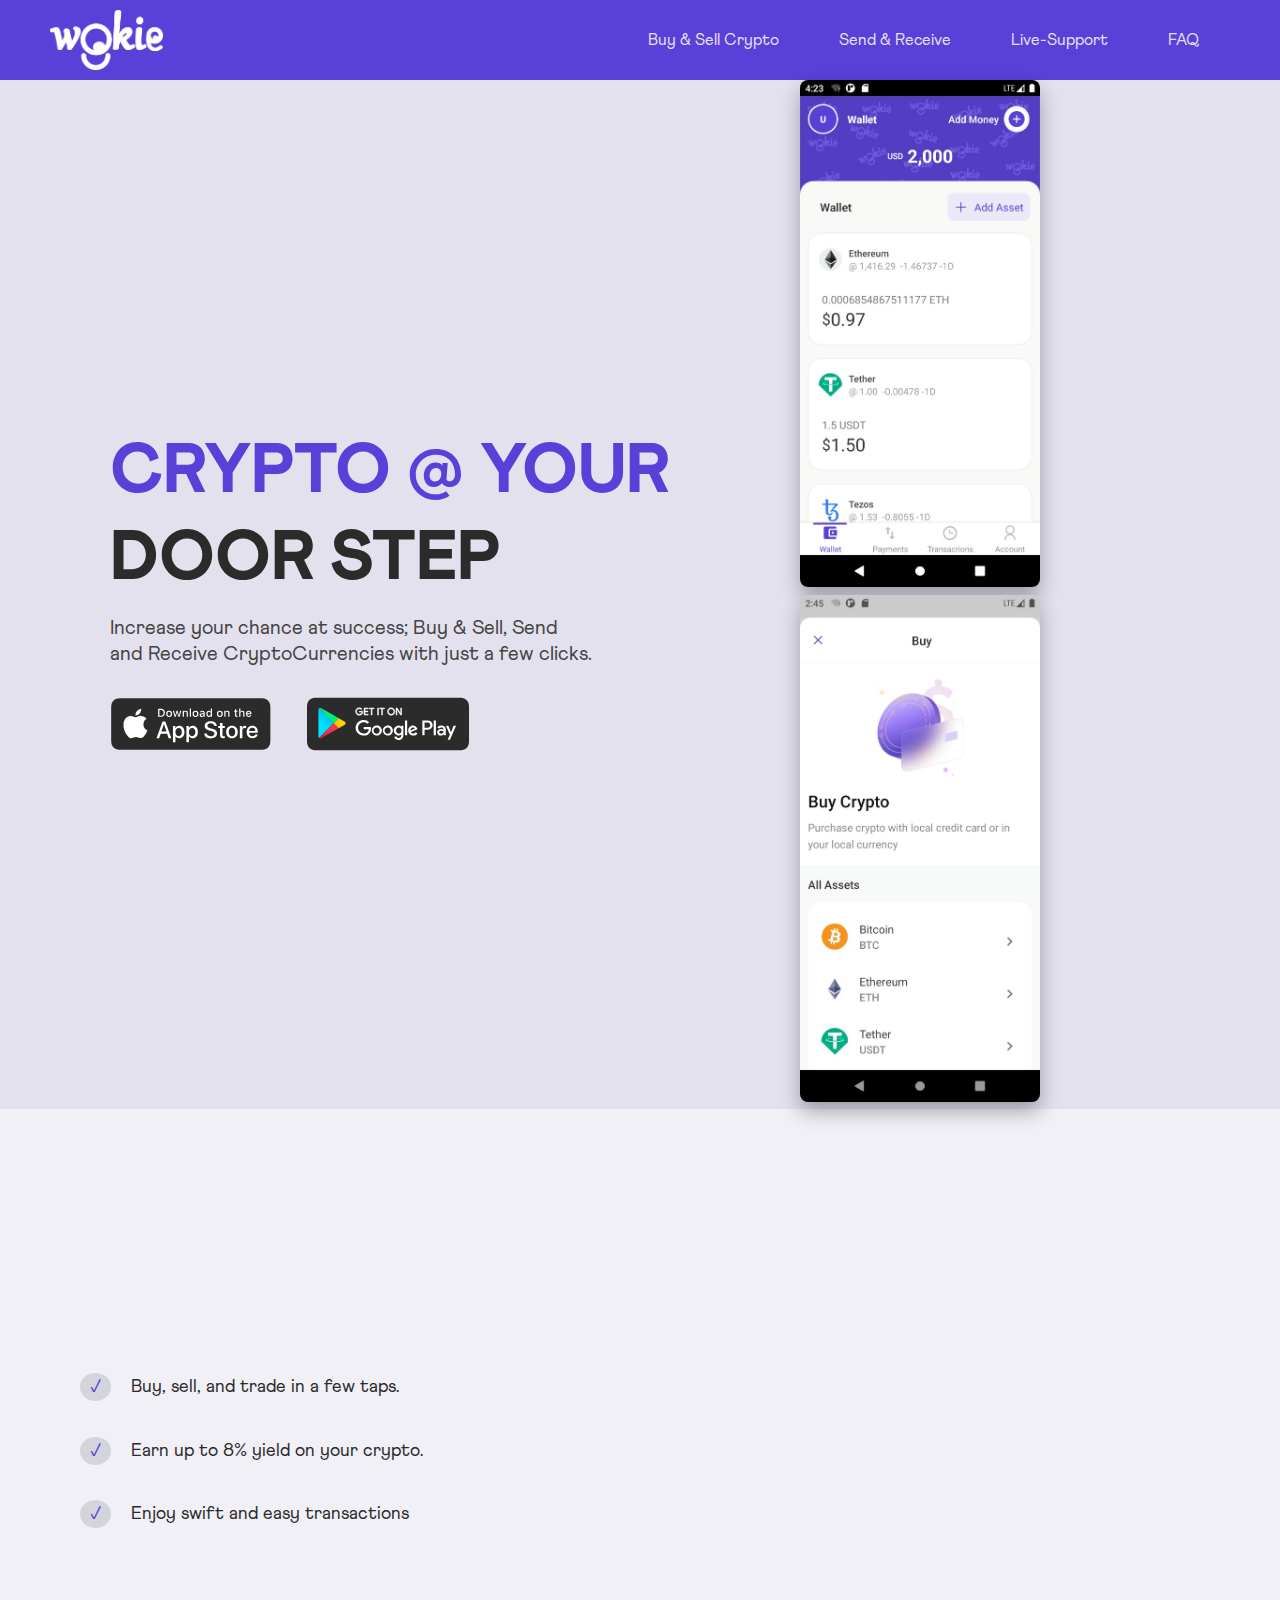
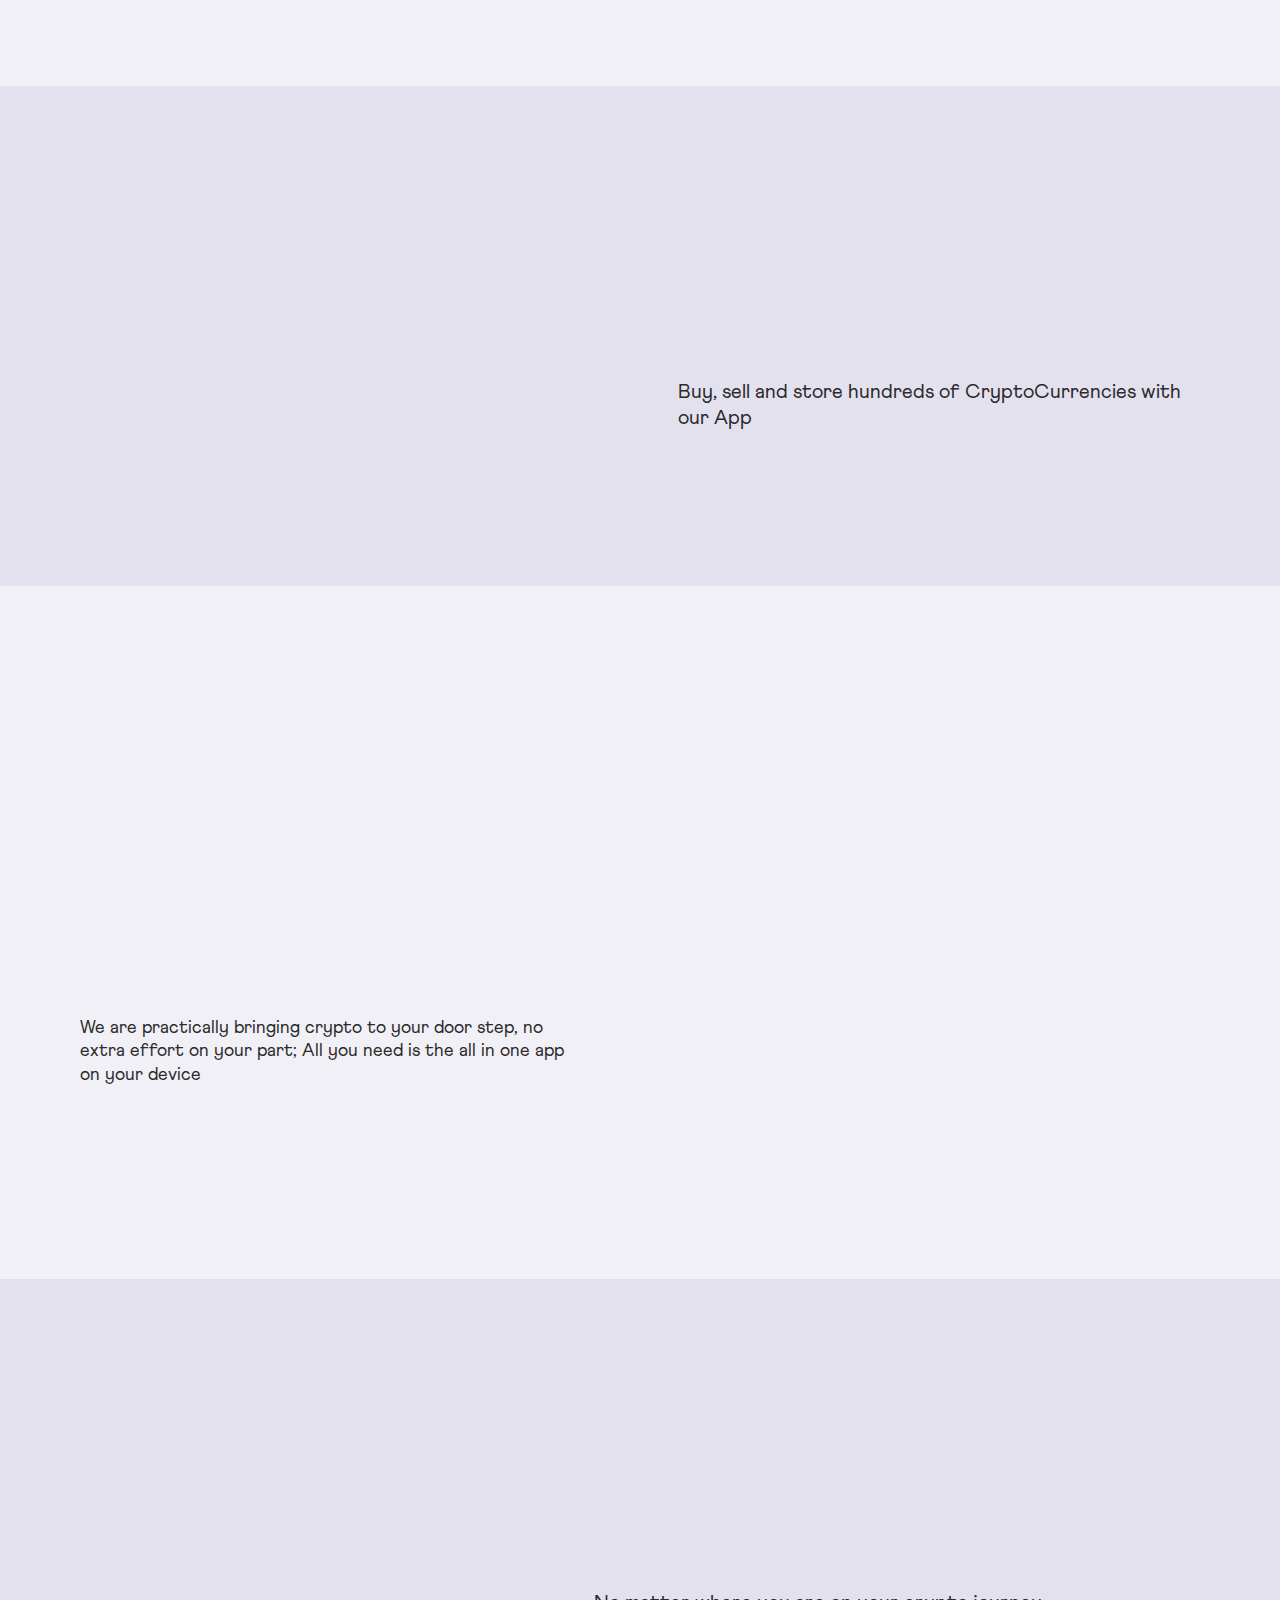
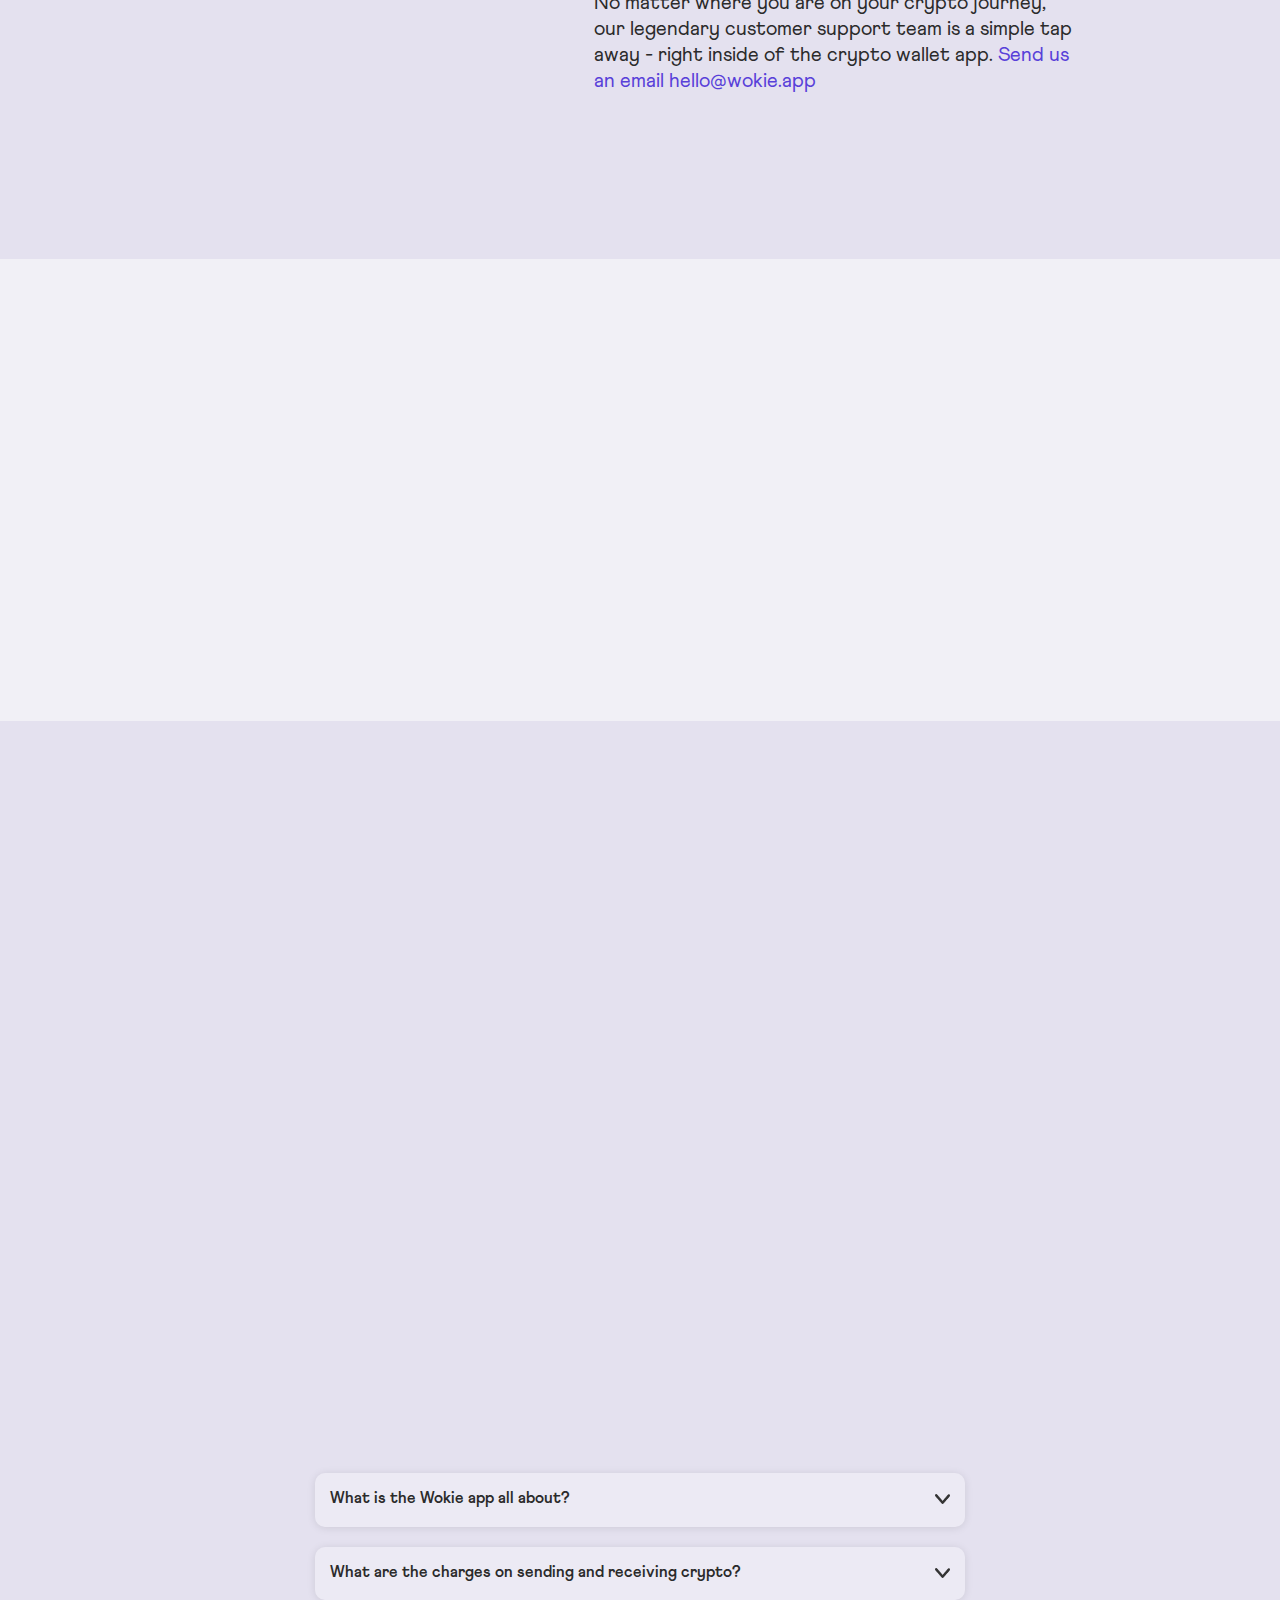
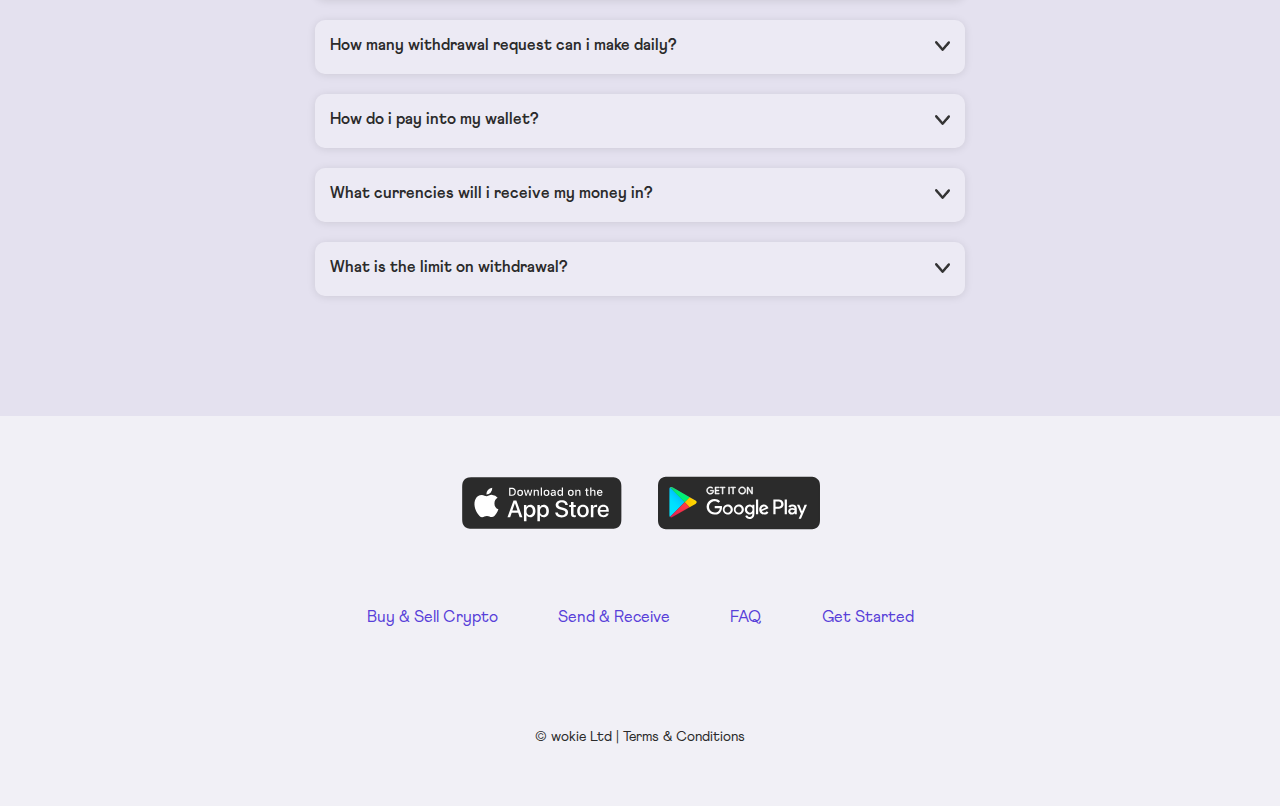
==== index.html @ d8cf66a1 "Update index.html" ====
<!DOCTYPE html>
<html lang="en">
  <head>
    <meta charset="UTF-8" />
    <meta http-equiv="X-UA-Compatible" content="IE=edge" />
    <meta name="viewport" content="width=device-width, initial-scale=1.0" />
    <title>Wokie</title>


    <!-- AOS animation -->
    <link rel="stylesheet" href="https://unpkg.com/aos@next/dist/aos.css" />

    <!-- Bootstrap css-->
    <link href="https://cdn.jsdelivr.net/npm/bootstrap@5.2.1/dist/css/bootstrap.min.css" rel="stylesheet" integrity="sha384-iYQeCzEYFbKjA/T2uDLTpkwGzCiq6soy8tYaI1GyVh/UjpbCx/TYkiZhlZB6+fzT" crossorigin="anonymous">

    <!-- FONT AWSOME CDN  -->
    <link
      rel="stylesheet"
      href=" https://cdnjs.cloudflare.com/ajax/libs/font-awesome/6.1.2/css/all.min.css"
    />

    <!-- CUSTOM CSS -->
    <link rel="stylesheet" href="style.css" />

    <!-- JQURY CDN -->
    <link rel="stylesheet" href="https://unpkg.com/aos@next/dist/aos.css" />

  </head>
  <body>
    

    <div class="header-wrapper">
 
      <header class="header">
        <div class="logo">
          <a href="#hero"><img class="logo" src="images/logo2.png" alt="logo" /></a>
        </div>
        <div class="hamburger">
          <div class="line-1"></div>
          <div class="line-2"></div>
          <div class="line-3"></div>
        </div>
        <nav class="nav-bar">
          <ul class="nav-links">
            
            <li class="nav-item">
              <a href="#Buy-Sell" class='nav-link nav-link-col'>Buy & Sell Crypto</a>
            </li>
            
            <li class="nav-item"  >
              <a href="#Send-Receive" class='nav-link nav-link-col' >Send & Receive</a>
            </li>
  
            <li class="nav-item" >
              <a href="#Support" class='nav-link nav-link-col'>Live-Support</a>
            </li>
  
            <li class="nav-item" >
              <a href="#FAQ" class='nav-link nav-link-col'>FAQ</a>
            </li>
  
           
          </ul>
        </nav>
      </header>

    <div class="hero" id="hero">
      <div class=" container ">
        <div class="herobox" >
        <div class="hero-textBox">
          <h2 class="hero-text">
            <span class="hero-textA">crypto @ your</span>
            <span class="hero-textB">door step</span>
          </h2>
          <p class="hero-subText">
            Increase your chance at success; Buy & Sell, 
            Send<br/> and Receive  CryptoCurrencies with
            just a few clicks.
          </p>
         
          <div class="download-icons">
            <a href="#" class="google-play" >
            <svg xmlns="http://www.w3.org/2000/svg" width="162" height="54" viewBox="0 0 162 54">
            <g fill="none" fill-rule="evenodd">
            <path fill="#2b2b2b" d="M11.4 52.819c-.41 0-.812-.006-1.22-.015a17.128 17.128 0 0 1-2.524-.22 7.943 7.943 0 0 1-2.236-.74 7.298 7.298 0 0 1-1.886-1.372 7.183 7.183 0 0 1-1.378-1.885 7.725 7.725 0 0 1-.733-2.237 16.758 16.758 0 0 1-.225-2.532c-.008-.284-.02-1.232-.02-1.232V11.4s.012-.934.02-1.208a16.7 16.7 0 0 1 .224-2.527 7.77 7.77 0 0 1 .734-2.244 7.254 7.254 0 0 1 1.37-1.887 7.513 7.513 0 0 1 1.893-1.38 7.861 7.861 0 0 1 2.232-.735 16.991 16.991 0 0 1 2.532-.221l1.218-.017H150.14l1.232.017c.841.01 1.68.084 2.51.22a8.017 8.017 0 0 1 2.255.74 7.552 7.552 0 0 1 3.26 3.266 7.78 7.78 0 0 1 .723 2.226c.14.843.218 1.694.234 2.548.004.382.004.793.004 1.202.01.506.01.988.01 1.474v28.253c0 .49 0 .97-.01 1.452 0 .439 0 .841-.005 1.255a17.187 17.187 0 0 1-.23 2.502 7.748 7.748 0 0 1-.73 2.255 7.398 7.398 0 0 1-1.37 1.87 7.307 7.307 0 0 1-1.89 1.38c-.709.36-1.468.61-2.252.743-.834.136-1.678.21-2.523.22-.396.01-.81.015-1.212.015l-1.463.002L11.4 52.82z"></path>
            <g fill="#FFF">
            <path d="M33.438 27.406a6.68 6.68 0 0 1 3.181-5.605 6.839 6.839 0 0 0-5.388-2.913c-2.267-.238-4.464 1.356-5.62 1.356-1.177 0-2.956-1.333-4.871-1.293a7.176 7.176 0 0 0-6.039 3.682c-2.61 4.52-.663 11.164 1.838 14.818 1.251 1.79 2.714 3.788 4.627 3.717 1.873-.078 2.572-1.194 4.833-1.194 2.239 0 2.895 1.194 4.847 1.149 2.01-.033 3.276-1.797 4.483-3.603.9-1.275 1.591-2.684 2.05-4.175a6.456 6.456 0 0 1-3.941-5.94zM29.75 16.485a6.578 6.578 0 0 0 1.505-4.713 6.693 6.693 0 0 0-4.33 2.24 6.26 6.26 0 0 0-1.544 4.539 5.534 5.534 0 0 0 4.37-2.066z"></path>
            <g>
            <path fill-rule="nonzero" d="M57.108 36.639h-6.39l-1.535 4.53h-2.706l6.052-16.764h2.812l6.053 16.765h-2.753l-1.533-4.531zm-5.728-2.091h5.065l-2.497-7.354h-.07l-2.498 7.354zM74.466 35.06c0 3.797-2.033 6.238-5.101 6.238a4.144 4.144 0 0 1-3.846-2.139h-.058v6.054h-2.509V28.947h2.429v2.033h.046a4.336 4.336 0 0 1 3.892-2.16c3.102 0 5.147 2.451 5.147 6.24zm-2.58 0c0-2.475-1.278-4.102-3.23-4.102-1.916 0-3.205 1.66-3.205 4.101 0 2.463 1.289 4.112 3.206 4.112 1.951 0 3.23-1.615 3.23-4.112zM87.918 35.06c0 3.797-2.033 6.238-5.1 6.238a4.144 4.144 0 0 1-3.846-2.139h-.058v6.054h-2.51V28.947h2.43v2.033h.045a4.336 4.336 0 0 1 3.892-2.16c3.102 0 5.147 2.451 5.147 6.24zm-2.579 0c0-2.475-1.278-4.102-3.23-4.102-1.916 0-3.206 1.66-3.206 4.101 0 2.463 1.29 4.112 3.206 4.112 1.952 0 3.23-1.615 3.23-4.112z"></path>
            <path d="M96.81 36.499c.185 1.662 1.8 2.754 4.007 2.754 2.115 0 3.636-1.092 3.636-2.59 0-1.302-.918-2.081-3.09-2.615l-2.173-.524c-3.078-.743-4.507-2.183-4.507-4.519 0-2.892 2.52-4.88 6.1-4.88 3.542 0 5.97 1.988 6.052 4.88h-2.532c-.152-1.673-1.535-2.683-3.556-2.683s-3.404 1.022-3.404 2.51c0 1.184.883 1.882 3.044 2.416l1.847.453c3.44.814 4.869 2.195 4.869 4.647 0 3.137-2.498 5.101-6.472 5.101-3.718 0-6.228-1.918-6.39-4.95h2.568zM112.517 26.055v2.892h2.325v1.987h-2.325v6.738c0 1.047.466 1.535 1.487 1.535a7.84 7.84 0 0 0 .826-.058v1.975a6.89 6.89 0 0 1-1.394.116c-2.474 0-3.44-.93-3.44-3.3v-7.006h-1.776v-1.987h1.777v-2.892h2.52z"></path>
            <path fill-rule="nonzero" d="M116.188 35.06c0-3.847 2.265-6.263 5.797-6.263 3.543 0 5.798 2.416 5.798 6.262 0 3.856-2.243 6.262-5.798 6.262s-5.797-2.406-5.797-6.262zm9.038 0c0-2.639-1.209-4.196-3.241-4.196-2.033 0-3.241 1.569-3.241 4.195 0 2.649 1.208 4.194 3.24 4.194 2.033 0 3.242-1.545 3.242-4.194z"></path>
            <path d="M129.851 28.947h2.393v2.08h.058a2.915 2.915 0 0 1 2.94-2.208c.29 0 .577.03.86.094v2.347a3.507 3.507 0 0 0-1.128-.152 2.528 2.528 0 0 0-2.614 2.812v7.25h-2.509V28.947z"></path>
            <path fill-rule="nonzero" d="M147.669 37.58c-.338 2.219-2.498 3.741-5.263 3.741-3.556 0-5.763-2.382-5.763-6.204 0-3.834 2.22-6.32 5.657-6.32 3.382 0 5.509 2.323 5.509 6.029v.86h-8.633v.151a3.183 3.183 0 0 0 3.288 3.462 2.765 2.765 0 0 0 2.823-1.72h2.382zm-8.481-3.648h6.11a2.94 2.94 0 0 0-2.998-3.102 3.094 3.094 0 0 0-3.112 3.102z"></path>
            </g>
            </g>
            <g fill="#FFF">
            <path fill-rule="nonzero" d="M51.065 11.787a3.564 3.564 0 0 1 3.79 4.002c0 2.574-1.39 4.053-3.79 4.053h-2.91v-8.055h2.91zm-1.658 6.916h1.519a2.532 2.532 0 0 0 2.656-2.897 2.54 2.54 0 0 0-2.656-2.88h-1.52v5.777zM56.269 16.8a2.88 2.88 0 1 1 5.733 0 2.88 2.88 0 1 1-5.733 0zm4.5 0c0-1.318-.592-2.088-1.631-2.088-1.043 0-1.63.77-1.63 2.088 0 1.328.587 2.093 1.63 2.093 1.039 0 1.63-.77 1.63-2.093z"></path>
            <path d="M69.624 19.842h-1.245l-1.256-4.477h-.095l-1.251 4.477h-1.233l-1.675-6.079h1.216l1.09 4.639h.09l1.249-4.639h1.15l1.25 4.639h.096l1.083-4.639h1.2zM72.702 13.763h1.155v.966h.09a1.82 1.82 0 0 1 1.814-1.083 1.977 1.977 0 0 1 2.104 2.26v3.936h-1.2v-3.634c0-.977-.424-1.463-1.312-1.463a1.394 1.394 0 0 0-1.451 1.54v3.557h-1.2v-6.079zM79.777 11.39h1.2v8.452h-1.2z"></path>
            <path fill-rule="nonzero" d="M82.644 16.8a2.88 2.88 0 1 1 5.734 0 2.88 2.88 0 1 1-5.734 0zm4.5 0c0-1.318-.592-2.088-1.631-2.088-1.043 0-1.63.77-1.63 2.088 0 1.328.587 2.093 1.63 2.093 1.039 0 1.63-.77 1.63-2.093zM89.641 18.123c0-1.094.815-1.725 2.261-1.815l1.647-.095v-.525c0-.642-.425-1.004-1.245-1.004-.67 0-1.133.246-1.267.676h-1.161c.122-1.045 1.105-1.714 2.484-1.714 1.524 0 2.383.758 2.383 2.042v4.154h-1.155v-.854h-.095a2.045 2.045 0 0 1-1.825.954 1.836 1.836 0 0 1-2.027-1.82zm3.908-.52v-.508l-1.485.095c-.837.056-1.216.34-1.216.877 0 .547.474.865 1.127.865a1.433 1.433 0 0 0 1.574-1.329zM96.32 16.8c0-1.921.987-3.138 2.523-3.138a2.003 2.003 0 0 1 1.865 1.067h.09V11.39h1.199v8.452h-1.15v-.96h-.095a2.11 2.11 0 0 1-1.909 1.06c-1.546 0-2.523-1.217-2.523-3.142zm1.24 0c0 1.29.607 2.065 1.624 2.065 1.01 0 1.636-.787 1.636-2.06 0-1.267-.632-2.065-1.636-2.065-1.01 0-1.625.781-1.625 2.06zM106.96 16.8a2.88 2.88 0 1 1 5.734 0 2.88 2.88 0 1 1-5.734 0zm4.5 0c0-1.318-.592-2.088-1.63-2.088-1.044 0-1.63.77-1.63 2.088 0 1.328.586 2.093 1.63 2.093 1.038 0 1.63-.77 1.63-2.093z"></path>
            <path d="M114.304 13.763h1.155v.966h.09a1.82 1.82 0 0 1 1.813-1.083 1.977 1.977 0 0 1 2.104 2.26v3.936h-1.2v-3.634c0-.977-.424-1.463-1.311-1.463a1.394 1.394 0 0 0-1.452 1.54v3.557h-1.2v-6.079zM126.245 12.25v1.54h1.318v1.011h-1.318v3.126c0 .637.263.916.86.916.153 0 .306-.01.458-.028v1a3.936 3.936 0 0 1-.653.06c-1.334 0-1.866-.469-1.866-1.64V14.8h-.965v-1.01h.965V12.25h1.201zM129.201 11.39h1.19v3.35h.094a1.87 1.87 0 0 1 1.854-1.09 2.003 2.003 0 0 1 2.093 2.267v3.925h-1.2v-3.629c0-.97-.453-1.463-1.3-1.463a1.42 1.42 0 0 0-1.531 1.542v3.55h-1.2V11.39z"></path>
            <path fill-rule="nonzero" d="M141.428 18.2a2.468 2.468 0 0 1-2.634 1.76 2.761 2.761 0 0 1-2.809-3.138 2.804 2.804 0 0 1 2.803-3.176c1.692 0 2.712 1.155 2.712 3.064v.419h-4.292v.067a1.607 1.607 0 0 0 1.619 1.742c.587.07 1.158-.221 1.446-.737h1.155zm-4.22-1.958h3.07a1.467 1.467 0 0 0-1.496-1.575 1.555 1.555 0 0 0-1.574 1.575z"></path>
            </g>
            </g>
            </svg>
            </a>


            <a href="#" class="ios-store" >
            <svg version="1.1" viewBox="0 0 160 52" xmlns="http://www.w3.org/2000/svg" width="162" height="54">
            <title>play-store</title>
            <defs>
            <linearGradient id="d" x1="61.034%" x2="26.503%" y1="4.9481%" y2="71.907%">
            <stop stop-color="#00A0FF" offset="0"></stop>
            <stop stop-color="#00A1FF" offset=".01"></stop>
            <stop stop-color="#00BEFF" offset=".26"></stop>
            <stop stop-color="#00D2FF" offset=".51"></stop>
            <stop stop-color="#00DFFF" offset=".76"></stop>
            <stop stop-color="#00E3FF" offset="1"></stop>
            </linearGradient>
            <linearGradient id="c" x1="107.68%" x2="-130.64%" y1="50%" y2="50%">
            <stop stop-color="#FFE000" offset="0"></stop>
            <stop stop-color="#FFBD00" offset=".41"></stop>
            <stop stop-color="#FFA500" offset=".78"></stop>
            <stop stop-color="#FF9C00" offset="1"></stop>
            </linearGradient>
            <linearGradient id="b" x1="86.219%" x2="-50.15%" y1="30.911%" y2="135.99%">
            <stop stop-color="#FF3A44" offset="0"></stop>
            <stop stop-color="#C31162" offset="1"></stop>
            </linearGradient>
            <linearGradient id="a" x1="-18.754%" x2="42.121%" y1="-11.832%" y2="35.095%">
            <stop stop-color="#32A071" offset="0"></stop>
            <stop stop-color="#2DA771" offset=".07"></stop>
            <stop stop-color="#15CF74" offset=".48"></stop>
            <stop stop-color="#06E775" offset=".8"></stop>
            <stop stop-color="#00F076" offset="1"></stop>
            </linearGradient>
            </defs>
            <g fill="none" fill-rule="evenodd">
            <g fill-rule="nonzero">
            <path  d="m11.132-1.5178e-4c-0.42815 0-0.85116 0-1.2782 0.0024869-0.35745 0.0023351-0.71205 0.0091187-1.0729 0.014828-0.78401 0.0092259-1.5662 0.078199-2.3397 0.20632-0.77243 0.13091-1.5207 0.37771-2.2194 0.73206-0.69788 0.35735-1.3356 0.82168-1.8899 1.3762-0.55724 0.55292-1.0217 1.192-1.3757 1.8927-0.35488 0.69931-0.60096 1.4487-0.72973 2.2223-0.13 0.77259-0.19995 1.5541-0.20923 2.3375-0.010835 0.35798-0.011979 0.71714-0.017689 1.0752v32.285c0.0057094 0.36253 0.0068536 0.71373 0.017689 1.0764 0.0092831 0.78335 0.079235 1.5648 0.20923 2.3374 0.12842 0.77401 0.37451 1.5238 0.72973 2.2234 0.35374 0.69844 0.81831 1.335 1.3757 1.8848 0.55223 0.55695 1.1903 1.0216 1.8899 1.3762 0.69873 0.3553 1.4469 0.60357 2.2194 0.7365 0.77365 0.1271 1.5557 0.1961 2.3397 0.20643 0.36088 0.0079395 0.71549 0.012493 1.0729 0.012493 0.427 0.0023351 0.85005 0.0023351 1.2782 0.0023351h137.74c0.41962 0 0.84602 0 1.2656-0.0023351 0.35576 0 0.72062-0.0045535 1.0764-0.012493 0.78247-0.0097799 1.5631-0.078786 2.3351-0.20643 0.77501-0.13387 1.5259-0.38207 2.228-0.7365 0.69894-0.35482 1.3364-0.81946 1.8882-1.3762 0.5559-0.552 1.0215-1.188 1.3796-1.8848 0.35256-0.70008 0.5963-1.4498 0.72284-2.2234 0.1302-0.77265 0.20264-1.5539 0.2167-2.3374 0.004554-0.36265 0.004554-0.71385 0.004554-1.0764 0.009107-0.42418 0.009107-0.84602 0.009107-1.2771v-29.733c0-0.42757 0-0.85173-0.009107-1.2747 0-0.35802 0-0.71719-0.004554-1.0752-0.014062-0.78346-0.086496-1.5648-0.2167-2.3375-0.12689-0.77311-0.37062-1.5224-0.72284-2.2223-0.72071-1.4045-1.8636-2.5477-3.2678-3.269-0.7021-0.35348-1.453-0.60022-2.228-0.73206-0.77192-0.12869-1.5526-0.19768-2.3351-0.20638-0.35576-0.0056977-0.72062-0.01254-1.0764-0.014816-0.41962-0.0023351-0.84602-0.0023351-1.2656-0.0023351h-137.74z" fill="#2b2b2b"></path>
            <path d="m9.8599 50.978c-0.35573 0-0.70288-0.0045535-1.0558-0.012493-0.73115-0.0095265-1.4606-0.073177-2.1823-0.19043-0.673-0.11591-1.325-0.33151-1.9344-0.63971-0.60382-0.30564-1.1545-0.70641-1.6311-1.1869-0.48344-0.47488-0.88593-1.0257-1.1915-1.6305-0.30895-0.60878-0.52276-1.2613-0.63399-1.9349-0.12011-0.72376-0.1851-1.4556-0.1944-2.1892-0.0074024-0.24624-0.017093-1.0661-0.017093-1.0661v-32.269s0.010321-0.80727 0.017152-1.0444c0.0089037-0.73244 0.073513-1.4631 0.19327-2.1858 0.11143-0.67541 0.32541-1.3298 0.63453-1.9406 0.30446-0.60443 0.70471-1.1556 1.1852-1.6322 0.47999-0.48111 1.0325-0.88394 1.6373-1.1938 0.608-0.30721 1.2587-0.52129 1.9304-0.63509 0.72412-0.11843 1.4561-0.18246 2.1898-0.19155l1.0535-0.014256h140.27l1.0661 0.014828c0.72701 0.0086391 1.4523 0.072097 2.1698 0.18983 0.67844 0.11522 1.3359 0.3308 1.9509 0.63965 1.2117 0.62447 2.1977 1.6124 2.8197 2.8254 0.30418 0.60656 0.51486 1.2556 0.62488 1.9252 0.12118 0.72856 0.189 1.465 0.20292 2.2034 0.003386 0.33066 0.003386 0.68583 0.003386 1.0393 0.009224 0.43784 0.009224 0.85458 0.009224 1.2747v29.733c0 0.42418 0 0.83808-0.009224 1.2554 0 0.37969 0 0.72751-0.004554 1.0855-0.013619 0.72526-0.08031 1.4486-0.19954 2.1641-0.10895 0.67843-0.32159 1.3361-0.63049 1.9498-0.30774 0.59829-0.70792 1.1443-1.1858 1.6179-0.47697 0.48312-1.0287 0.88623-1.6339 1.1938-0.61325 0.31057-1.2698 0.52697-1.9475 0.64193-0.7217 0.11788-1.4512 0.18153-2.1824 0.19043-0.34198 0.0079395-0.70007 0.012493-1.0478 0.012493l-1.2656 0.0023351-139.01-0.0023351z" fill="#2b2b2b"></path>
            <path d="m79.836 27.552c-2.7374 0.012882-4.9474 2.2402-4.9388 4.9777 0.008603 2.7375 2.2324 4.9509 4.9699 4.9466 2.7375-0.00428 4.9544-2.2246 4.9544-4.9621 0.019233-1.3259-0.50062-2.6028-1.4405-3.5383-0.93986-0.93546-2.2192-1.4493-3.545-1.4239zm0 7.9745c-1.2339 0.086289-2.3951-0.59042-2.9282-1.7065-0.53317-1.1161-0.32994-2.4446 0.5125-3.3502 0.84244-0.90562 2.1528-1.2042 3.3045-0.75303 1.1516 0.45121 1.9104 1.5605 1.9134 2.7974 0.037996 0.77371-0.23815 1.53-0.76576 2.0972s-1.262 0.8972-2.0364 0.91517zm-10.87-7.9745c-2.739 0.0064447-4.9548 2.2309-4.9505 4.9699 0.0043002 2.739 2.227 4.9565 4.966 4.9544 2.739-0.0021448 4.9583-2.2231 4.9583-4.9621 0.019233-1.3259-0.50062-2.6028-1.4405-3.5383-0.93986-0.93546-2.2192-1.4493-3.545-1.4239h0.011676zm0 7.9745c-1.2345 0.091156-2.3991-0.58218-2.936-1.6975-0.53693-1.1153-0.33688-2.4456 0.50434-3.3537 0.84122-0.9081 2.1523-1.2091 3.3054-0.75892s1.9134 1.56 1.9167 2.7979c0.037996 0.77371-0.23815 1.53-0.76576 2.0972-0.52761 0.56719-1.262 0.8972-2.0364 0.91517h0.011676zm-12.948-6.445v2.1016h5.0439c-0.079087 0.98987-0.49056 1.9239-1.1676 2.6504-1.0204 1.0394-2.4326 1.5992-3.888 1.5412-3.0952 0-5.6043-2.5091-5.6043-5.6043 0-3.0952 2.5091-5.6043 5.6043-5.6043 1.4219-0.023189 2.7949 0.51846 3.8179 1.5062l1.4828-1.4828c-1.3953-1.4129-3.3034-2.2006-5.2891-2.1834-2.8267-0.11001-5.4871 1.3353-6.9332 3.7666-1.4461 2.4313-1.4461 5.459 0 7.8903 1.4461 2.4313 4.1065 3.8766 6.9332 3.7666 2.022 0.091367 3.9846-0.69625 5.3825-2.16 1.2232-1.344 1.8763-3.1107 1.8214-4.9271 0.0037676-0.44252-0.035334-0.88437-0.11676-1.3194l-7.0871 0.058378zm52.902 1.6346c-0.62339-1.834-2.3142-3.0928-4.2499-3.1641-1.2909-0.002515-2.5253 0.52939-3.41 1.4694-0.88474 0.94004-1.3409 2.2044-1.2602 3.4927-0.028674 1.3185 0.48006 2.592 1.4093 3.5279s2.1991 1.4536 3.5178 1.4343c1.6589 0.0089423 3.2116-0.81561 4.1332-2.195l-1.693-1.1676c-0.51403 0.85693-1.4409 1.3803-2.4402 1.3777-1.0349 0.039446-1.9888-0.55786-2.4052-1.5062l6.6435-2.7438-0.24519-0.52541zm-6.7719 1.6579c-0.047809-0.72954 0.20003-1.4476 0.68766-1.9923 0.48762-0.54473 1.174-0.87027 1.9043-0.90322 0.76986-0.050729 1.4957 0.36274 1.8448 1.0508l-4.4368 1.8448zm-5.3942 4.8104h2.1834v-14.595h-2.1834v14.595zm-3.5728-8.5232h-0.08173c-0.66556-0.74412-1.617-1.1689-2.6154-1.1676-2.6502 0.12852-4.7329 2.3147-4.7329 4.968 0 2.6533 2.0827 4.8395 4.7329 4.968 1.0016 0.016841 1.9592-0.41067 2.6154-1.1676h0.070054v0.71222c0 1.9031-1.0158 2.9189-2.6504 2.9189-1.1135-0.026063-2.1008-0.72269-2.4986-1.763l-1.9031 0.79395c0.73286 1.7827 2.4743 2.9421 4.4017 2.9307 2.557 0 4.6703-1.5062 4.6703-5.1724v-8.8385h-2.0082v0.8173zm-2.4986 6.8653c-1.5612-0.13759-2.7585-1.4451-2.7585-3.0123s1.1974-2.8747 2.7585-3.0123c0.75439 0.038714 1.4612 0.38036 1.9602 0.94748 0.49898 0.56712 0.74785 1.3117 0.69021 2.0648 0.064374 0.75664-0.18371 1.5067-0.68656 2.0757-0.50286 0.56902-1.2167 0.90746-1.9755 0.93664h0.011676zm28.465-12.937h-5.219v14.595h2.1834v-5.5343h3.0474c1.6961 0.12185 3.3182-0.71396 4.2034-2.1659 0.8852-1.4519 0.8852-3.2767 0-4.7286-0.8852-1.4519-2.5073-2.2877-4.2034-2.1659h-0.011676zm0 7.0054h-3.0474v-4.9738h3.0941c1.3832 0 2.5044 1.1213 2.5044 2.5044 0 1.3832-1.1213 2.5044-2.5044 2.5044l-0.046703-0.035027zm13.462-2.1016c-1.6244-0.097096-3.1516 0.77887-3.888 2.2301l1.9382 0.80562c0.39044-0.71961 1.1689-1.1409 1.9849-1.0742 0.55988-0.06539 1.1226 0.096873 1.5617 0.45034 0.43909 0.35347 0.71778 0.86851 0.77348 1.4294v0.15178c-0.70125-0.37129-1.4833-0.56379-2.2768-0.56043-2.0899 0-4.2032 1.1676-4.2032 3.2809 0.041668 0.91036 0.44979 1.7652 1.1315 2.3699 0.68173 0.60476 1.5791 0.90806 2.4879 0.84089 1.12 0.080426 2.1945-0.45685 2.8022-1.4011h0.070054v1.1676h2.1016v-5.616c0-2.557-1.9382-4.0398-4.4251-4.0398l-0.058378-0.035027zm-0.26854 7.9978c-0.71222 0-1.7046-0.36195-1.7046-1.2376 0-1.1676 1.2376-1.5529 2.3351-1.5529 0.69358-0.017114 1.379 0.15224 1.9849 0.49038-0.15097 1.307-1.2417 2.3031-2.557 2.3351l-0.058379-0.035027zm12.411-7.6476l-2.4986 6.3282h-0.070054l-2.592-6.3282h-2.3351l3.888 8.8502-2.2184 4.9155h2.2768l5.9779-13.766h-2.4285zm-19.627 9.3405h2.1834v-14.595h-2.1834v14.595z" fill="#fff"></path>
            <path d="m55.093 13.953c0.04011 0.86544-0.2764 1.7095-0.87568 2.3351-0.66966 0.69564-1.6037 1.0735-2.5686 1.0391-1.4801-0.011584-2.809-0.90928-3.3723-2.278-0.5633-1.3687-0.25121-2.9418 0.79197-3.9918 0.67781-0.69199 1.6119-1.0724 2.5803-1.0508 0.4936-0.0016446 0.98232 0.097688 1.4361 0.29189 0.42249 0.17041 0.7986 0.43849 1.0975 0.78227l-0.61881 0.61881c-0.47246-0.56198-1.1817-0.86903-1.9148-0.82897-0.73691-0.0036149-1.4435 0.29316-1.9568 0.8219-0.51331 0.52873-0.78905 1.2438-0.76363 1.9803-0.015643 1.1129 0.6398 2.126 1.6614 2.5678 1.0216 0.44183 2.2086 0.22568 3.0089-0.54789 0.35927-0.38934 0.56648-0.89494 0.58378-1.4244h-2.5336v-0.84065h3.3976c0.031143 0.1734 0.046772 0.34923 0.046703 0.52541zm5.3475-2.9189h-3.1524v2.2184h2.8722v0.84065h-2.8722v2.2184h3.1524v0.864h-4.0865v-7.0054h4.0865v0.864zm3.8296 6.1414h-0.89903v-6.1414h-1.9615v-0.864h4.8688v0.864h-2.0082v6.1414zm5.4409 0v-7.0054h0.89903v7.0054h-0.89903zm4.8921 0h-0.89903v-6.1414h-1.9615v-0.864h4.8104v0.864h-1.9498v6.1414zm11.069-0.9107c-1.4209 1.413-3.7164 1.413-5.1373 0-1.3774-1.458-1.3774-3.7377 0-5.1957 0.67952-0.68449 1.6041-1.0695 2.5686-1.0695s1.8891 0.38496 2.5686 1.0695c1.3833 1.4557 1.3833 3.74 0 5.1957zm-4.4718-0.58378c1.0524 1.048 2.7539 1.048 3.8063 0 1.0335-1.1393 1.0335-2.8771 0-4.0164-1.0524-1.048-2.7539-1.048-3.8063 0-1.0335 1.1393-1.0335 2.8771 0 4.0164zm6.7719 1.4945v-7.0054h1.0975l3.4093 5.4525v-5.4525h0.89903v7.0054h-0.93405l-3.5611-5.7094v5.7094h-0.9107z" fill="#fff" stroke="#fff" stroke-width=".5"></path>
            <g transform="translate(11 10)">
            <path d="m0.81643 0.63049c-0.38055 0.45665-0.57263 1.0412-0.53708 1.6346v25.827c-0.035548 0.59336 0.15653 1.1779 0.53708 1.6346l0.08173 0.08173 14.466-14.454v-0.33859l-14.466-14.466-0.08173 0.08173z" fill="url(#d)"></path>
            <path d="m20.151 20.176l-4.787-4.8221v-0.33859l4.787-4.8337 0.10508 0.058378 5.7328 3.2575c1.6346 0.92238 1.6346 2.4402 0 3.3743l-5.7094 3.2458-0.12843 0.058378z" fill="url(#c)"></path>
            <path d="m20.291 20.106l-4.9271-4.9271-14.548 14.548c0.68737 0.60424 1.7075 0.63367 2.4285 0.070054l17.058-9.6908" fill="url(#b)"></path>
            <path d="m20.291 10.251l-17.058-9.6908c-0.72106-0.56361-1.7412-0.53419-2.4285 0.070054l14.56 14.548 4.9271-4.9271z" fill="url(#a)"></path>
            <path d="m20.151 20l-16.918 9.6324c-0.69232 0.51763-1.6428 0.51763-2.3351 0l-0.08173 0.08173 0.08173 0.08173c0.69102 0.52153 1.6441 0.52153 2.3351 0l17.058-9.6908-0.14011-0.10508z" fill="#000" opacity=".2"></path>
            <path d="m0.81643 29.563c-0.38055-0.45665-0.57263-1.0412-0.53708-1.6346v0.17514c-0.035548 0.59336 0.15653 1.1779 0.53708 1.6346l0.08173-0.08173-0.08173-0.093405zm25.173-12.867l-5.8378 3.3042 0.10508 0.10508 5.7328-3.2458c0.66209-0.31102 1.1074-0.95227 1.1676-1.6813-0.13307 0.65949-0.56428 1.2201-1.1676 1.5178z" fill="#000" opacity=".12"></path>
            <path d="m3.2333 0.72389l22.756 12.937c0.60329 0.29778 1.0345 0.85835 1.1676 1.5178-0.060167-0.72903-0.50547-1.3703-1.1676-1.6813l-22.756-12.937c-1.6346-0.92238-2.9656-0.15178-2.9656 1.7163v0.17514c0.035027-1.8798 1.3427-2.6504 2.9656-1.728z" fill="#fff" opacity=".25"></path>
            </g>
            </g>
            </g>
            </svg>
            </a>
            </div>


        </div>

        <div id="carouselExampleSlidesOnly" class="carousel carousel-fade"  data-bs-ride="carousel" data-bs-interval="4000">
          <div class="carousel-inner">
            <div class="carousel-item active hero-imageBox phone">
              <img class="image-reset hero-image" src="images/phone.jpg" alt="wokie interface" />
            </div>
            <div class="carousel-item hero-imageBox phone">
              <img class="image-reset hero-image" src="images/phone2.jpg" alt="wokie interface" />
            </div>
          </div>
        </div>

        <div class=" phone" >
          
        </div>
       
      </div>
    </div>
    </div>
  </div>

    <section  id="Buy-Sell" class="section-styling-one">
      <div class="container">
        <div class="display-flex">

          
         

          <div class="exchange__text " >
            <h3 class="heading-tertiary animate-heading " data-aos="zoom-in" data-aos-duration="600"  data-aos-offset="50"> <span>All-in-One</span> for Your Crypto</h3>
            <div class="features">
              <p><span>&check;</span> Buy, sell, and trade in a few taps. </p>
              <p><span>&check;</span> Earn up to 8% yield on your crypto. </p>
              <p><span>&check;</span> Enjoy swift and easy transactions </p>
            </div>
          </div>

          <div class="exchange__image animate-image"  data-aos="fade-up" >
            <img  class="image-reset" src="images/all-in-one2.png" alt="wokie">
          </div>

        </div>
      </div>
    </section>

    <section id="exploreCryptos" class="section-styling-two">
      <div class="container ">
        <div class="explore-box">
       
        <div class="assets animate-image" data-aos="fade-up">
          <div class="assets__coin" >
            <div class="coin">
              <img height="40px" src="images/bitcoin.png" alt="logo" />
            </div>
            <div class="coin-name">Bitcoin</div>
            <div class="coin-price">$<span id="bitcoin"></span></div>
          </div>

          <div class="assets__coin" >
            <div class="coin">
              <img height="40px" src="images/ethe.png" alt="logo" />
            </div>
            <div class="coin-name">Ethereum</div>
            <div class="coin-price">$<span id="ethereum"></span></div>
          </div>

          <div class="assets__coin">
            <div class="coin">
              <img height="40px" src="images/tether.png" alt="logo" />
            </div>
            <div class="coin-name">Tether</div>
            <div class="coin-price">$<span id="tether"></span></div>
          </div>

          <div class="assets__coin">
            <div class="coin">
              <img height="40px" src="images/doge.png" alt="logo" />
            </div>
            <div class="coin-name">Dogecoin</div>
            <div class="coin-price">$<span id="dogecoin"></span></div>
          </div>
          </div>


          <div class="explore ">
            <h3 class="heading-tertiary explore-header animate-heading" data-aos-offset="50" data-aos="zoom-in" data-aos-duration="600" >Explore <span>top Crypto's Currencies</span></h3>
            <p>Buy, sell and store hundreds of CryptoCurrencies with our App</p>
          </div>


        </div>
      </div>
      </div>
    </section>

    <section  id="Send-Receive" class="section-styling-one">
      <div class="container">
        <div class="display-flex">

          <div class="send__text  " >
            <div class="animate-heading" data-aos="zoom-in" data-aos-offset="50" data-aos-duration="600" >
            <h4 class="send__text--h4">Crypto Simplified</h4>
            <h3  class="heading-tertiary  send__text--h3"><span>Send and Receive Crypto</span> from anywhere in the World</h3>
          </div>
            <div class="send-paragraph">
              <p>We are practically bringing crypto to your door step, no extra effort on your part; All you need is the all in one app on your device</p>
            
            </div>
          </div>

          <div class="send__image animate-image" data-aos="fade-up">
            <img class="image-reset" src="images/send.png" alt="wokie">
          </div>
        </div>
      </div>
    </section>

    <section id="Support" class="section-styling-two">
      <div class="container ">
        <div class="display-flex Support">

          <div class="support__image animate-image"  data-aos="fade-up">
            <img class="image-reset" src="images/live-support.png" alt="wokie">
          </div>

          <div class="support__text "  >
            <h3 class="heading-tertiary animate-heading" data-aos="zoom-in" data-aos-duration="600"  data-aos-offset="50">We're Here for You 24/7: <span>Instant Live Support!</span></h3>
            <div class="support-paragraph">
              <p>No matter where you are on your crypto journey, our legendary customer support team is a simple tap away - right inside of the crypto wallet app. <span> Send us an email hello@wokie.app</span></p>
            
            </div>
          </div>

         
        </div>

    </div>
    </section>

    <section class="section-styling-one" id="GetStarted">
      <div class="container">
        <div class="simple-steps">
        <h3 class="heading-tertiary animate-heading" data-aos="zoom-in" data-aos-duration="600" >Four <span>Simple Steps</span></h3>

        <div class="steps">
          <figure  data-aos="fade-up" data-aos-delay="100" data-aos-duration="500">
            <div class="step"><img src="images/register.png" alt="a registration icon"></div>
            <p>Register</p>
          </figure>

          <figure  data-aos="fade-up" data-aos-delay="200" data-aos-duration="500"> 
            <div class="step"><img src="images/activate.png" alt="an account activation icon"></div>
            <p>Activate</p> 
          </figure>

          <figure data-aos="fade-up" data-aos-delay="300" data-aos-duration="500">
            <div class="step"><img src="images/fund.png" alt="payment icon"></div>
            <p>Fund</p> 
          </figure>

          <figure data-aos="fade-up" data-aos-delay="400" data-aos-duration="500">
            <div class="step"><img src="images/trade.png" alt="trade crypto icon"></div>
            <p>Trade</p> 
        </figure>

        </div>
        <!-- <div class="steps second-line"></div> -->

        <!-- <h2 class="begin-your-journey heading-secondary">Four Simple Step</h2>
        <div class="display-flex">
          <div class="step-image">
            <img class="image-reset" src="images/support.png" alt="">
          </div>


          <div class="steps__text">
            <h3 class="heading-tertiary">It's even easier than it Sounds</h3>
            <div class="features">
              <p><span>&check;</span> Register </p>
              <p><span>&check;</span> Activate your account </p>
              <p><span>&check;</span> Fund your Account </p>
              <p><span>&check;</span> Trade like a pro </p>
            </div>
            <div class="exchange__btn">
              <button class="btn btn-indigo">
                Get Started
              </button>
            </div>
          </div>
        </div> -->
      </div>
    </div>
    </section>

   

    <section id="why-us" class="section-styling-two">
      <div class="container">
        <div class="why-choose-us-heading">
        <h2 class="heading-tertiary animate-heading" data-aos="zoom-in" data-aos-duration="600" data-aos-offset="50" >Why <span> choose us?</span></h2>
      </div>
        <div class="why-us-box">
          <div class="why-us-wrapper" data-aos="fade-up" data-aos-delay="100" data-aos-duration="500">
            <img src="images/simplicity.png" alt="customer-support">
            <h4 class="heading-fouth">Simplicity</h4>
            <p>Wokie makes it easy to buy and sell
              crypto using our mobile apps.</p>
          </div>


          <div class="why-us-wrapper" data-aos="fade-up" data-aos-delay="100" data-aos-duration="500">
            <img src="images/security.png" alt="customer-support">
            <h4 class="heading-fouth">Security</h4>
            <p>Wokie Security is unlike every other wallet: It's better. never lose access to your crypto wallets again.</p>
          </div>

          
          <div class="why-us-wrapper" data-aos="fade-up" data-aos-delay="100" data-aos-duration="500">
            <img  src="images/payment.png" alt="customer-support">
            <h4 class="heading-fouth">Swift Transactions</h4>
            <p>with transactions like the speed of light, wokie has made trading crypto intresting.</p>
          </div>
        </div>
      </div>
    </section>

    <section id="FAQ" class="section-styling-two">

      <h3 class="heading-tertiary animate-heading" data-aos="zoom-in" data-aos-duration="600" >Frequently asked question</h3>

      <div class="faq">
        <div class="faq__question">
          <h4 class="heading-fouth">What is the Wokie app all about?</h4>
          <figure>
            <img src="images/arrow-down.png" alt="">
          </figure>
        </div>

        <div class="answer">
          <p>Wokie is a crypto trading platform that allows you to buy, sell, send, receive and store your CryptoCurrencies</p>
        </div>
      </div>

      <div class="faq">
        <div class="faq__question">
          <h4 class="heading-fouth">What are the charges on sending and receiving crypto?</h4>
          <figure>
           <img src="images/arrow-down.png" alt="">
          </figure>
        </div>

        <div class="answer">
          <p>Receiving crypto to your wallet is free, Sending from one wokie account to another wokie account is also free, but sending outside wokie is 0.10 per dollar</p>
        </div>
      </div>

      <div class="faq">
        <div class="faq__question">
          <h4 class="heading-fouth">How many withdrawal request can i make daily?</h4>
          <figure>
            <img src="images/arrow-down.png" alt="">
          </figure>
        </div>

        <div class="answer">
          <p>You can make unlimited withdrawal</p>
        </div>
      </div>


      <div class="faq">
        <div class="faq__question">
          <h4 class="heading-fouth">How do i pay into my wallet?</h4>
          <figure>
            <img src="images/arrow-down.png" alt="">
          </figure>
        </div>

        <div class="answer">
          <p>You can pay in via scholapay</p>
        </div>
      </div>

      <div class="faq">
        <div class="faq__question">
          <h4 class="heading-fouth">What currencies will i receive my money in?</h4>
          <figure>
            <img src="images/arrow-down.png" alt="">
          </figure>
        </div>

        <div class="answer">
          <p>It depends on your local exchange</p>
        </div>
      </div>

      <div class="faq">
        <div class="faq__question">
          <h4 class="heading-fouth">What is the limit on withdrawal?</h4>
          <figure>
            <img src="images/arrow-down.png" alt="">
          </figure>
        </div>

        <div class="answer">
          <p>there is no limit on withdrawal</p>
        </div>
      </div>

    </section>
    
   

    <section id="footer"  class="section-styling-one">
      <div class="container">

        <div class="footer-content-wrapper">
       
        <div class="download-icons">
          <a href="#" class="google-play" >
          <svg xmlns="http://www.w3.org/2000/svg" width="162" height="54" viewBox="0 0 162 54">
          <g fill="none" fill-rule="evenodd">
          <path fill="#2b2b2b" d="M11.4 52.819c-.41 0-.812-.006-1.22-.015a17.128 17.128 0 0 1-2.524-.22 7.943 7.943 0 0 1-2.236-.74 7.298 7.298 0 0 1-1.886-1.372 7.183 7.183 0 0 1-1.378-1.885 7.725 7.725 0 0 1-.733-2.237 16.758 16.758 0 0 1-.225-2.532c-.008-.284-.02-1.232-.02-1.232V11.4s.012-.934.02-1.208a16.7 16.7 0 0 1 .224-2.527 7.77 7.77 0 0 1 .734-2.244 7.254 7.254 0 0 1 1.37-1.887 7.513 7.513 0 0 1 1.893-1.38 7.861 7.861 0 0 1 2.232-.735 16.991 16.991 0 0 1 2.532-.221l1.218-.017H150.14l1.232.017c.841.01 1.68.084 2.51.22a8.017 8.017 0 0 1 2.255.74 7.552 7.552 0 0 1 3.26 3.266 7.78 7.78 0 0 1 .723 2.226c.14.843.218 1.694.234 2.548.004.382.004.793.004 1.202.01.506.01.988.01 1.474v28.253c0 .49 0 .97-.01 1.452 0 .439 0 .841-.005 1.255a17.187 17.187 0 0 1-.23 2.502 7.748 7.748 0 0 1-.73 2.255 7.398 7.398 0 0 1-1.37 1.87 7.307 7.307 0 0 1-1.89 1.38c-.709.36-1.468.61-2.252.743-.834.136-1.678.21-2.523.22-.396.01-.81.015-1.212.015l-1.463.002L11.4 52.82z"></path>
          <g fill="#FFF">
          <path d="M33.438 27.406a6.68 6.68 0 0 1 3.181-5.605 6.839 6.839 0 0 0-5.388-2.913c-2.267-.238-4.464 1.356-5.62 1.356-1.177 0-2.956-1.333-4.871-1.293a7.176 7.176 0 0 0-6.039 3.682c-2.61 4.52-.663 11.164 1.838 14.818 1.251 1.79 2.714 3.788 4.627 3.717 1.873-.078 2.572-1.194 4.833-1.194 2.239 0 2.895 1.194 4.847 1.149 2.01-.033 3.276-1.797 4.483-3.603.9-1.275 1.591-2.684 2.05-4.175a6.456 6.456 0 0 1-3.941-5.94zM29.75 16.485a6.578 6.578 0 0 0 1.505-4.713 6.693 6.693 0 0 0-4.33 2.24 6.26 6.26 0 0 0-1.544 4.539 5.534 5.534 0 0 0 4.37-2.066z"></path>
          <g>
          <path fill-rule="nonzero" d="M57.108 36.639h-6.39l-1.535 4.53h-2.706l6.052-16.764h2.812l6.053 16.765h-2.753l-1.533-4.531zm-5.728-2.091h5.065l-2.497-7.354h-.07l-2.498 7.354zM74.466 35.06c0 3.797-2.033 6.238-5.101 6.238a4.144 4.144 0 0 1-3.846-2.139h-.058v6.054h-2.509V28.947h2.429v2.033h.046a4.336 4.336 0 0 1 3.892-2.16c3.102 0 5.147 2.451 5.147 6.24zm-2.58 0c0-2.475-1.278-4.102-3.23-4.102-1.916 0-3.205 1.66-3.205 4.101 0 2.463 1.289 4.112 3.206 4.112 1.951 0 3.23-1.615 3.23-4.112zM87.918 35.06c0 3.797-2.033 6.238-5.1 6.238a4.144 4.144 0 0 1-3.846-2.139h-.058v6.054h-2.51V28.947h2.43v2.033h.045a4.336 4.336 0 0 1 3.892-2.16c3.102 0 5.147 2.451 5.147 6.24zm-2.579 0c0-2.475-1.278-4.102-3.23-4.102-1.916 0-3.206 1.66-3.206 4.101 0 2.463 1.29 4.112 3.206 4.112 1.952 0 3.23-1.615 3.23-4.112z"></path>
          <path d="M96.81 36.499c.185 1.662 1.8 2.754 4.007 2.754 2.115 0 3.636-1.092 3.636-2.59 0-1.302-.918-2.081-3.09-2.615l-2.173-.524c-3.078-.743-4.507-2.183-4.507-4.519 0-2.892 2.52-4.88 6.1-4.88 3.542 0 5.97 1.988 6.052 4.88h-2.532c-.152-1.673-1.535-2.683-3.556-2.683s-3.404 1.022-3.404 2.51c0 1.184.883 1.882 3.044 2.416l1.847.453c3.44.814 4.869 2.195 4.869 4.647 0 3.137-2.498 5.101-6.472 5.101-3.718 0-6.228-1.918-6.39-4.95h2.568zM112.517 26.055v2.892h2.325v1.987h-2.325v6.738c0 1.047.466 1.535 1.487 1.535a7.84 7.84 0 0 0 .826-.058v1.975a6.89 6.89 0 0 1-1.394.116c-2.474 0-3.44-.93-3.44-3.3v-7.006h-1.776v-1.987h1.777v-2.892h2.52z"></path>
          <path fill-rule="nonzero" d="M116.188 35.06c0-3.847 2.265-6.263 5.797-6.263 3.543 0 5.798 2.416 5.798 6.262 0 3.856-2.243 6.262-5.798 6.262s-5.797-2.406-5.797-6.262zm9.038 0c0-2.639-1.209-4.196-3.241-4.196-2.033 0-3.241 1.569-3.241 4.195 0 2.649 1.208 4.194 3.24 4.194 2.033 0 3.242-1.545 3.242-4.194z"></path>
          <path d="M129.851 28.947h2.393v2.08h.058a2.915 2.915 0 0 1 2.94-2.208c.29 0 .577.03.86.094v2.347a3.507 3.507 0 0 0-1.128-.152 2.528 2.528 0 0 0-2.614 2.812v7.25h-2.509V28.947z"></path>
          <path fill-rule="nonzero" d="M147.669 37.58c-.338 2.219-2.498 3.741-5.263 3.741-3.556 0-5.763-2.382-5.763-6.204 0-3.834 2.22-6.32 5.657-6.32 3.382 0 5.509 2.323 5.509 6.029v.86h-8.633v.151a3.183 3.183 0 0 0 3.288 3.462 2.765 2.765 0 0 0 2.823-1.72h2.382zm-8.481-3.648h6.11a2.94 2.94 0 0 0-2.998-3.102 3.094 3.094 0 0 0-3.112 3.102z"></path>
          </g>
          </g>
          <g fill="#FFF">
          <path fill-rule="nonzero" d="M51.065 11.787a3.564 3.564 0 0 1 3.79 4.002c0 2.574-1.39 4.053-3.79 4.053h-2.91v-8.055h2.91zm-1.658 6.916h1.519a2.532 2.532 0 0 0 2.656-2.897 2.54 2.54 0 0 0-2.656-2.88h-1.52v5.777zM56.269 16.8a2.88 2.88 0 1 1 5.733 0 2.88 2.88 0 1 1-5.733 0zm4.5 0c0-1.318-.592-2.088-1.631-2.088-1.043 0-1.63.77-1.63 2.088 0 1.328.587 2.093 1.63 2.093 1.039 0 1.63-.77 1.63-2.093z"></path>
          <path d="M69.624 19.842h-1.245l-1.256-4.477h-.095l-1.251 4.477h-1.233l-1.675-6.079h1.216l1.09 4.639h.09l1.249-4.639h1.15l1.25 4.639h.096l1.083-4.639h1.2zM72.702 13.763h1.155v.966h.09a1.82 1.82 0 0 1 1.814-1.083 1.977 1.977 0 0 1 2.104 2.26v3.936h-1.2v-3.634c0-.977-.424-1.463-1.312-1.463a1.394 1.394 0 0 0-1.451 1.54v3.557h-1.2v-6.079zM79.777 11.39h1.2v8.452h-1.2z"></path>
          <path fill-rule="nonzero" d="M82.644 16.8a2.88 2.88 0 1 1 5.734 0 2.88 2.88 0 1 1-5.734 0zm4.5 0c0-1.318-.592-2.088-1.631-2.088-1.043 0-1.63.77-1.63 2.088 0 1.328.587 2.093 1.63 2.093 1.039 0 1.63-.77 1.63-2.093zM89.641 18.123c0-1.094.815-1.725 2.261-1.815l1.647-.095v-.525c0-.642-.425-1.004-1.245-1.004-.67 0-1.133.246-1.267.676h-1.161c.122-1.045 1.105-1.714 2.484-1.714 1.524 0 2.383.758 2.383 2.042v4.154h-1.155v-.854h-.095a2.045 2.045 0 0 1-1.825.954 1.836 1.836 0 0 1-2.027-1.82zm3.908-.52v-.508l-1.485.095c-.837.056-1.216.34-1.216.877 0 .547.474.865 1.127.865a1.433 1.433 0 0 0 1.574-1.329zM96.32 16.8c0-1.921.987-3.138 2.523-3.138a2.003 2.003 0 0 1 1.865 1.067h.09V11.39h1.199v8.452h-1.15v-.96h-.095a2.11 2.11 0 0 1-1.909 1.06c-1.546 0-2.523-1.217-2.523-3.142zm1.24 0c0 1.29.607 2.065 1.624 2.065 1.01 0 1.636-.787 1.636-2.06 0-1.267-.632-2.065-1.636-2.065-1.01 0-1.625.781-1.625 2.06zM106.96 16.8a2.88 2.88 0 1 1 5.734 0 2.88 2.88 0 1 1-5.734 0zm4.5 0c0-1.318-.592-2.088-1.63-2.088-1.044 0-1.63.77-1.63 2.088 0 1.328.586 2.093 1.63 2.093 1.038 0 1.63-.77 1.63-2.093z"></path>
          <path d="M114.304 13.763h1.155v.966h.09a1.82 1.82 0 0 1 1.813-1.083 1.977 1.977 0 0 1 2.104 2.26v3.936h-1.2v-3.634c0-.977-.424-1.463-1.311-1.463a1.394 1.394 0 0 0-1.452 1.54v3.557h-1.2v-6.079zM126.245 12.25v1.54h1.318v1.011h-1.318v3.126c0 .637.263.916.86.916.153 0 .306-.01.458-.028v1a3.936 3.936 0 0 1-.653.06c-1.334 0-1.866-.469-1.866-1.64V14.8h-.965v-1.01h.965V12.25h1.201zM129.201 11.39h1.19v3.35h.094a1.87 1.87 0 0 1 1.854-1.09 2.003 2.003 0 0 1 2.093 2.267v3.925h-1.2v-3.629c0-.97-.453-1.463-1.3-1.463a1.42 1.42 0 0 0-1.531 1.542v3.55h-1.2V11.39z"></path>
          <path fill-rule="nonzero" d="M141.428 18.2a2.468 2.468 0 0 1-2.634 1.76 2.761 2.761 0 0 1-2.809-3.138 2.804 2.804 0 0 1 2.803-3.176c1.692 0 2.712 1.155 2.712 3.064v.419h-4.292v.067a1.607 1.607 0 0 0 1.619 1.742c.587.07 1.158-.221 1.446-.737h1.155zm-4.22-1.958h3.07a1.467 1.467 0 0 0-1.496-1.575 1.555 1.555 0 0 0-1.574 1.575z"></path>
          </g>
          </g>
          </svg>
          
          </a>
          <a href="#" class="ios-store" >
          <svg version="1.1" viewBox="0 0 160 52" xmlns="http://www.w3.org/2000/svg" width="162" height="54">
          <title>play-store</title>
          <defs>
          <linearGradient id="d" x1="61.034%" x2="26.503%" y1="4.9481%" y2="71.907%">
          <stop stop-color="#00A0FF" offset="0"></stop>
          <stop stop-color="#00A1FF" offset=".01"></stop>
          <stop stop-color="#00BEFF" offset=".26"></stop>
          <stop stop-color="#00D2FF" offset=".51"></stop>
          <stop stop-color="#00DFFF" offset=".76"></stop>
          <stop stop-color="#00E3FF" offset="1"></stop>
          </linearGradient>
          <linearGradient id="c" x1="107.68%" x2="-130.64%" y1="50%" y2="50%">
          <stop stop-color="#FFE000" offset="0"></stop>
          <stop stop-color="#FFBD00" offset=".41"></stop>
          <stop stop-color="#FFA500" offset=".78"></stop>
          <stop stop-color="#FF9C00" offset="1"></stop>
          </linearGradient>
          <linearGradient id="b" x1="86.219%" x2="-50.15%" y1="30.911%" y2="135.99%">
          <stop stop-color="#FF3A44" offset="0"></stop>
          <stop stop-color="#C31162" offset="1"></stop>
          </linearGradient>
          <linearGradient id="a" x1="-18.754%" x2="42.121%" y1="-11.832%" y2="35.095%">
          <stop stop-color="#32A071" offset="0"></stop>
          <stop stop-color="#2DA771" offset=".07"></stop>
          <stop stop-color="#15CF74" offset=".48"></stop>
          <stop stop-color="#06E775" offset=".8"></stop>
          <stop stop-color="#00F076" offset="1"></stop>
          </linearGradient>
          </defs>
          <g fill="none" fill-rule="evenodd">
          <g fill-rule="nonzero">
          <path fill="#2b2b2b" d="m11.132-1.5178e-4c-0.42815 0-0.85116 0-1.2782 0.0024869-0.35745 0.0023351-0.71205 0.0091187-1.0729 0.014828-0.78401 0.0092259-1.5662 0.078199-2.3397 0.20632-0.77243 0.13091-1.5207 0.37771-2.2194 0.73206-0.69788 0.35735-1.3356 0.82168-1.8899 1.3762-0.55724 0.55292-1.0217 1.192-1.3757 1.8927-0.35488 0.69931-0.60096 1.4487-0.72973 2.2223-0.13 0.77259-0.19995 1.5541-0.20923 2.3375-0.010835 0.35798-0.011979 0.71714-0.017689 1.0752v32.285c0.0057094 0.36253 0.0068536 0.71373 0.017689 1.0764 0.0092831 0.78335 0.079235 1.5648 0.20923 2.3374 0.12842 0.77401 0.37451 1.5238 0.72973 2.2234 0.35374 0.69844 0.81831 1.335 1.3757 1.8848 0.55223 0.55695 1.1903 1.0216 1.8899 1.3762 0.69873 0.3553 1.4469 0.60357 2.2194 0.7365 0.77365 0.1271 1.5557 0.1961 2.3397 0.20643 0.36088 0.0079395 0.71549 0.012493 1.0729 0.012493 0.427 0.0023351 0.85005 0.0023351 1.2782 0.0023351h137.74c0.41962 0 0.84602 0 1.2656-0.0023351 0.35576 0 0.72062-0.0045535 1.0764-0.012493 0.78247-0.0097799 1.5631-0.078786 2.3351-0.20643 0.77501-0.13387 1.5259-0.38207 2.228-0.7365 0.69894-0.35482 1.3364-0.81946 1.8882-1.3762 0.5559-0.552 1.0215-1.188 1.3796-1.8848 0.35256-0.70008 0.5963-1.4498 0.72284-2.2234 0.1302-0.77265 0.20264-1.5539 0.2167-2.3374 0.004554-0.36265 0.004554-0.71385 0.004554-1.0764 0.009107-0.42418 0.009107-0.84602 0.009107-1.2771v-29.733c0-0.42757 0-0.85173-0.009107-1.2747 0-0.35802 0-0.71719-0.004554-1.0752-0.014062-0.78346-0.086496-1.5648-0.2167-2.3375-0.12689-0.77311-0.37062-1.5224-0.72284-2.2223-0.72071-1.4045-1.8636-2.5477-3.2678-3.269-0.7021-0.35348-1.453-0.60022-2.228-0.73206-0.77192-0.12869-1.5526-0.19768-2.3351-0.20638-0.35576-0.0056977-0.72062-0.01254-1.0764-0.014816-0.41962-0.0023351-0.84602-0.0023351-1.2656-0.0023351h-137.74z" fill="#2b2b2b"></path>
          <path d="m9.8599 50.978c-0.35573 0-0.70288-0.0045535-1.0558-0.012493-0.73115-0.0095265-1.4606-0.073177-2.1823-0.19043-0.673-0.11591-1.325-0.33151-1.9344-0.63971-0.60382-0.30564-1.1545-0.70641-1.6311-1.1869-0.48344-0.47488-0.88593-1.0257-1.1915-1.6305-0.30895-0.60878-0.52276-1.2613-0.63399-1.9349-0.12011-0.72376-0.1851-1.4556-0.1944-2.1892-0.0074024-0.24624-0.017093-1.0661-0.017093-1.0661v-32.269s0.010321-0.80727 0.017152-1.0444c0.0089037-0.73244 0.073513-1.4631 0.19327-2.1858 0.11143-0.67541 0.32541-1.3298 0.63453-1.9406 0.30446-0.60443 0.70471-1.1556 1.1852-1.6322 0.47999-0.48111 1.0325-0.88394 1.6373-1.1938 0.608-0.30721 1.2587-0.52129 1.9304-0.63509 0.72412-0.11843 1.4561-0.18246 2.1898-0.19155l1.0535-0.014256h140.27l1.0661 0.014828c0.72701 0.0086391 1.4523 0.072097 2.1698 0.18983 0.67844 0.11522 1.3359 0.3308 1.9509 0.63965 1.2117 0.62447 2.1977 1.6124 2.8197 2.8254 0.30418 0.60656 0.51486 1.2556 0.62488 1.9252 0.12118 0.72856 0.189 1.465 0.20292 2.2034 0.003386 0.33066 0.003386 0.68583 0.003386 1.0393 0.009224 0.43784 0.009224 0.85458 0.009224 1.2747v29.733c0 0.42418 0 0.83808-0.009224 1.2554 0 0.37969 0 0.72751-0.004554 1.0855-0.013619 0.72526-0.08031 1.4486-0.19954 2.1641-0.10895 0.67843-0.32159 1.3361-0.63049 1.9498-0.30774 0.59829-0.70792 1.1443-1.1858 1.6179-0.47697 0.48312-1.0287 0.88623-1.6339 1.1938-0.61325 0.31057-1.2698 0.52697-1.9475 0.64193-0.7217 0.11788-1.4512 0.18153-2.1824 0.19043-0.34198 0.0079395-0.70007 0.012493-1.0478 0.012493l-1.2656 0.0023351-139.01-0.0023351z" fill="#2b2b2b"></path>
          <path d="m79.836 27.552c-2.7374 0.012882-4.9474 2.2402-4.9388 4.9777 0.008603 2.7375 2.2324 4.9509 4.9699 4.9466 2.7375-0.00428 4.9544-2.2246 4.9544-4.9621 0.019233-1.3259-0.50062-2.6028-1.4405-3.5383-0.93986-0.93546-2.2192-1.4493-3.545-1.4239zm0 7.9745c-1.2339 0.086289-2.3951-0.59042-2.9282-1.7065-0.53317-1.1161-0.32994-2.4446 0.5125-3.3502 0.84244-0.90562 2.1528-1.2042 3.3045-0.75303 1.1516 0.45121 1.9104 1.5605 1.9134 2.7974 0.037996 0.77371-0.23815 1.53-0.76576 2.0972s-1.262 0.8972-2.0364 0.91517zm-10.87-7.9745c-2.739 0.0064447-4.9548 2.2309-4.9505 4.9699 0.0043002 2.739 2.227 4.9565 4.966 4.9544 2.739-0.0021448 4.9583-2.2231 4.9583-4.9621 0.019233-1.3259-0.50062-2.6028-1.4405-3.5383-0.93986-0.93546-2.2192-1.4493-3.545-1.4239h0.011676zm0 7.9745c-1.2345 0.091156-2.3991-0.58218-2.936-1.6975-0.53693-1.1153-0.33688-2.4456 0.50434-3.3537 0.84122-0.9081 2.1523-1.2091 3.3054-0.75892s1.9134 1.56 1.9167 2.7979c0.037996 0.77371-0.23815 1.53-0.76576 2.0972-0.52761 0.56719-1.262 0.8972-2.0364 0.91517h0.011676zm-12.948-6.445v2.1016h5.0439c-0.079087 0.98987-0.49056 1.9239-1.1676 2.6504-1.0204 1.0394-2.4326 1.5992-3.888 1.5412-3.0952 0-5.6043-2.5091-5.6043-5.6043 0-3.0952 2.5091-5.6043 5.6043-5.6043 1.4219-0.023189 2.7949 0.51846 3.8179 1.5062l1.4828-1.4828c-1.3953-1.4129-3.3034-2.2006-5.2891-2.1834-2.8267-0.11001-5.4871 1.3353-6.9332 3.7666-1.4461 2.4313-1.4461 5.459 0 7.8903 1.4461 2.4313 4.1065 3.8766 6.9332 3.7666 2.022 0.091367 3.9846-0.69625 5.3825-2.16 1.2232-1.344 1.8763-3.1107 1.8214-4.9271 0.0037676-0.44252-0.035334-0.88437-0.11676-1.3194l-7.0871 0.058378zm52.902 1.6346c-0.62339-1.834-2.3142-3.0928-4.2499-3.1641-1.2909-0.002515-2.5253 0.52939-3.41 1.4694-0.88474 0.94004-1.3409 2.2044-1.2602 3.4927-0.028674 1.3185 0.48006 2.592 1.4093 3.5279s2.1991 1.4536 3.5178 1.4343c1.6589 0.0089423 3.2116-0.81561 4.1332-2.195l-1.693-1.1676c-0.51403 0.85693-1.4409 1.3803-2.4402 1.3777-1.0349 0.039446-1.9888-0.55786-2.4052-1.5062l6.6435-2.7438-0.24519-0.52541zm-6.7719 1.6579c-0.047809-0.72954 0.20003-1.4476 0.68766-1.9923 0.48762-0.54473 1.174-0.87027 1.9043-0.90322 0.76986-0.050729 1.4957 0.36274 1.8448 1.0508l-4.4368 1.8448zm-5.3942 4.8104h2.1834v-14.595h-2.1834v14.595zm-3.5728-8.5232h-0.08173c-0.66556-0.74412-1.617-1.1689-2.6154-1.1676-2.6502 0.12852-4.7329 2.3147-4.7329 4.968 0 2.6533 2.0827 4.8395 4.7329 4.968 1.0016 0.016841 1.9592-0.41067 2.6154-1.1676h0.070054v0.71222c0 1.9031-1.0158 2.9189-2.6504 2.9189-1.1135-0.026063-2.1008-0.72269-2.4986-1.763l-1.9031 0.79395c0.73286 1.7827 2.4743 2.9421 4.4017 2.9307 2.557 0 4.6703-1.5062 4.6703-5.1724v-8.8385h-2.0082v0.8173zm-2.4986 6.8653c-1.5612-0.13759-2.7585-1.4451-2.7585-3.0123s1.1974-2.8747 2.7585-3.0123c0.75439 0.038714 1.4612 0.38036 1.9602 0.94748 0.49898 0.56712 0.74785 1.3117 0.69021 2.0648 0.064374 0.75664-0.18371 1.5067-0.68656 2.0757-0.50286 0.56902-1.2167 0.90746-1.9755 0.93664h0.011676zm28.465-12.937h-5.219v14.595h2.1834v-5.5343h3.0474c1.6961 0.12185 3.3182-0.71396 4.2034-2.1659 0.8852-1.4519 0.8852-3.2767 0-4.7286-0.8852-1.4519-2.5073-2.2877-4.2034-2.1659h-0.011676zm0 7.0054h-3.0474v-4.9738h3.0941c1.3832 0 2.5044 1.1213 2.5044 2.5044 0 1.3832-1.1213 2.5044-2.5044 2.5044l-0.046703-0.035027zm13.462-2.1016c-1.6244-0.097096-3.1516 0.77887-3.888 2.2301l1.9382 0.80562c0.39044-0.71961 1.1689-1.1409 1.9849-1.0742 0.55988-0.06539 1.1226 0.096873 1.5617 0.45034 0.43909 0.35347 0.71778 0.86851 0.77348 1.4294v0.15178c-0.70125-0.37129-1.4833-0.56379-2.2768-0.56043-2.0899 0-4.2032 1.1676-4.2032 3.2809 0.041668 0.91036 0.44979 1.7652 1.1315 2.3699 0.68173 0.60476 1.5791 0.90806 2.4879 0.84089 1.12 0.080426 2.1945-0.45685 2.8022-1.4011h0.070054v1.1676h2.1016v-5.616c0-2.557-1.9382-4.0398-4.4251-4.0398l-0.058378-0.035027zm-0.26854 7.9978c-0.71222 0-1.7046-0.36195-1.7046-1.2376 0-1.1676 1.2376-1.5529 2.3351-1.5529 0.69358-0.017114 1.379 0.15224 1.9849 0.49038-0.15097 1.307-1.2417 2.3031-2.557 2.3351l-0.058379-0.035027zm12.411-7.6476l-2.4986 6.3282h-0.070054l-2.592-6.3282h-2.3351l3.888 8.8502-2.2184 4.9155h2.2768l5.9779-13.766h-2.4285zm-19.627 9.3405h2.1834v-14.595h-2.1834v14.595z" fill="#fff"></path>
          <path d="m55.093 13.953c0.04011 0.86544-0.2764 1.7095-0.87568 2.3351-0.66966 0.69564-1.6037 1.0735-2.5686 1.0391-1.4801-0.011584-2.809-0.90928-3.3723-2.278-0.5633-1.3687-0.25121-2.9418 0.79197-3.9918 0.67781-0.69199 1.6119-1.0724 2.5803-1.0508 0.4936-0.0016446 0.98232 0.097688 1.4361 0.29189 0.42249 0.17041 0.7986 0.43849 1.0975 0.78227l-0.61881 0.61881c-0.47246-0.56198-1.1817-0.86903-1.9148-0.82897-0.73691-0.0036149-1.4435 0.29316-1.9568 0.8219-0.51331 0.52873-0.78905 1.2438-0.76363 1.9803-0.015643 1.1129 0.6398 2.126 1.6614 2.5678 1.0216 0.44183 2.2086 0.22568 3.0089-0.54789 0.35927-0.38934 0.56648-0.89494 0.58378-1.4244h-2.5336v-0.84065h3.3976c0.031143 0.1734 0.046772 0.34923 0.046703 0.52541zm5.3475-2.9189h-3.1524v2.2184h2.8722v0.84065h-2.8722v2.2184h3.1524v0.864h-4.0865v-7.0054h4.0865v0.864zm3.8296 6.1414h-0.89903v-6.1414h-1.9615v-0.864h4.8688v0.864h-2.0082v6.1414zm5.4409 0v-7.0054h0.89903v7.0054h-0.89903zm4.8921 0h-0.89903v-6.1414h-1.9615v-0.864h4.8104v0.864h-1.9498v6.1414zm11.069-0.9107c-1.4209 1.413-3.7164 1.413-5.1373 0-1.3774-1.458-1.3774-3.7377 0-5.1957 0.67952-0.68449 1.6041-1.0695 2.5686-1.0695s1.8891 0.38496 2.5686 1.0695c1.3833 1.4557 1.3833 3.74 0 5.1957zm-4.4718-0.58378c1.0524 1.048 2.7539 1.048 3.8063 0 1.0335-1.1393 1.0335-2.8771 0-4.0164-1.0524-1.048-2.7539-1.048-3.8063 0-1.0335 1.1393-1.0335 2.8771 0 4.0164zm6.7719 1.4945v-7.0054h1.0975l3.4093 5.4525v-5.4525h0.89903v7.0054h-0.93405l-3.5611-5.7094v5.7094h-0.9107z" fill="#fff" stroke="#fff" stroke-width=".5"></path>
          <g transform="translate(11 10)">
          <path d="m0.81643 0.63049c-0.38055 0.45665-0.57263 1.0412-0.53708 1.6346v25.827c-0.035548 0.59336 0.15653 1.1779 0.53708 1.6346l0.08173 0.08173 14.466-14.454v-0.33859l-14.466-14.466-0.08173 0.08173z" fill="url(#d)"></path>
          <path d="m20.151 20.176l-4.787-4.8221v-0.33859l4.787-4.8337 0.10508 0.058378 5.7328 3.2575c1.6346 0.92238 1.6346 2.4402 0 3.3743l-5.7094 3.2458-0.12843 0.058378z" fill="url(#c)"></path>
          <path d="m20.291 20.106l-4.9271-4.9271-14.548 14.548c0.68737 0.60424 1.7075 0.63367 2.4285 0.070054l17.058-9.6908" fill="url(#b)"></path>
          <path d="m20.291 10.251l-17.058-9.6908c-0.72106-0.56361-1.7412-0.53419-2.4285 0.070054l14.56 14.548 4.9271-4.9271z" fill="url(#a)"></path>
          <path d="m20.151 20l-16.918 9.6324c-0.69232 0.51763-1.6428 0.51763-2.3351 0l-0.08173 0.08173 0.08173 0.08173c0.69102 0.52153 1.6441 0.52153 2.3351 0l17.058-9.6908-0.14011-0.10508z" fill="#000" opacity=".2"></path>
          <path d="m0.81643 29.563c-0.38055-0.45665-0.57263-1.0412-0.53708-1.6346v0.17514c-0.035548 0.59336 0.15653 1.1779 0.53708 1.6346l0.08173-0.08173-0.08173-0.093405zm25.173-12.867l-5.8378 3.3042 0.10508 0.10508 5.7328-3.2458c0.66209-0.31102 1.1074-0.95227 1.1676-1.6813-0.13307 0.65949-0.56428 1.2201-1.1676 1.5178z" fill="#000" opacity=".12"></path>
          <path d="m3.2333 0.72389l22.756 12.937c0.60329 0.29778 1.0345 0.85835 1.1676 1.5178-0.060167-0.72903-0.50547-1.3703-1.1676-1.6813l-22.756-12.937c-1.6346-0.92238-2.9656-0.15178-2.9656 1.7163v0.17514c0.035027-1.8798 1.3427-2.6504 2.9656-1.728z" fill="#fff" opacity=".25"></path>
          </g>
          </g>
          </g>
          </svg>
          </a>
          </div>


          <nav class=" footer-nav-bar">
            <ul class="nav-links">
              
              <li class="nav-item">
                <a href="#Buy-Sell" class='nav-link footer-nav-link-col'>Buy & Sell Crypto</a>
              </li>
              
              <li class="nav-item"  >
                <a href="#Send-Receive" class='nav-link footer-nav-link-col' >Send & Receive</a>
              </li>
    
              <li class="nav-item" >
                <a href="#" class='nav-link footer-nav-link-col'>FAQ</a>
              </li>
    
              <li class="nav-item" >
                <a href="#GetStarted" class='nav-link footer-nav-link-col'>Get Started</a>
              </li>
    
          
            </ul>
          </nav>

          <div class="copywrite">© wokie Ltd  |  <a href="terms.html">Terms & Conditions</a></div>

        </div>
      </div>
    </section>

    <!-- <div class="modal hidden">
      <button class="modal__button">&times;</button>
      <div class="modal__coming-soon">
       <h2><span>Coming</span> <span>Soon</span></h2>
      </div>
    </div>  -->

   <!-- <div class="overlay"></div> -->

    <script src="app.js"></script>

    <!-- <script>
      ScrollReveal({
         reset: true,
         distance: '60px',
         duration: 1500,
         delay: 400,
        });

        ScrollReveal().reveal('.animate-heading', {delay: 300, origin: 'left', duration: 1000, distance: '30px' });

        ScrollReveal().reveal('.animate-image', {delay: 500, origin: 'bottom', duration: 2000 });

    </script> -->

    <script src="https://unpkg.com/aos@next/dist/aos.js"></script>
  <script>
    AOS.init({
      offset: 100, // offset (in px) from the original trigger point
      delay: 100, // values from 0 to 3000, with step 50ms
      duration: 500, // values from 0 to 3000, with step 50ms
      easing: 'ease-in', // default easing for AOS animations
    });
  </script>

  <!-- bootstrap -->
  <script src="https://cdn.jsdelivr.net/npm/bootstrap@5.2.1/dist/js/bootstrap.bundle.min.js" integrity="sha384-u1OknCvxWvY5kfmNBILK2hRnQC3Pr17a+RTT6rIHI7NnikvbZlHgTPOOmMi466C8" crossorigin="anonymous"></script>
  </body>
</html>
---- style.css ----
@font-face {
  font-family: "Athletics";
  src: url("./font/Athletics Regular.otf") format("truetype");
  font-weight: normal;
}

@font-face {
  font-family: "Athletics";
  src: url("./font/Athletics Black.otf") format("truetype");
  font-weight: 800;
}

@font-face {
  font-family: "Athletics";
  src: url("./font/Athletics ExtraBold.otf") format("truetype");
  font-weight: 700;
}

@font-face {
  font-family: "Athletics";
  src: url("./font/Athletics Bold.otf") format("truetype");
  font-weight: 600;
}

/* BASIC RESET */
:root {
  --primaryCol: #5840d9;
  --primaryCol-2: #5e4cd3;
  --primaryCol-light: #d4d4db;
  --secondaryCol: #e4e1ef;
  --space: 3rem;
  --space-medium: 4rem;
  --space-smallest: 1rem;
  --space-small: 2rem;
  --space-big: 8rem;
  --colDark: #2b2b2b;
  --colGrey1: #444;
  --defaultFontSize: 1.8rem;
  --tertiary-heading: 4.5rem;
  --secondary-heading: 4rem;
  --box-shadow: 0 1rem 2rem rgba(0, 0, 0, 0.3);
}

/* Default Styling */

* {
  margin: 0;
  padding: 0;
  box-sizing: border-box;
}

html {
  font-size: 62.5%;
  scroll-behavior: smooth;
}

body {
  font-size: var(--defaultFontSize);
  color: var(--colDark);
  font-family: "Athletics", sans-serif;
  line-height: 1.3;
  position: relative;
}

a {
  text-decoration: none;
}

.image-reset {
  width: 100%;
}

.hero-image {
  border-radius: 0.8rem;
  box-shadow: var(--box-shadow) !important;
}

.container {
  max-width: 112rem;
  margin: 0 auto;
  transition: opacity 1.5s, transform 1.5s;
}

.heading-tertiary {
  font-weight: 700;
  font-family: "Athletics", sans-serif;
  font-size: var(--tertiary-heading);
  margin-bottom: var(--space);
}

.heading-tertiary span {
  color: var(--primaryCol);
}

.heading-fouth {
  font-size: 2.5rem;
  color: inherit;
  font-weight: 600;
  margin-bottom: var(--space-smallest);
}

.section-styling-one {
  background-color: #f1f0f6;
  padding: 10rem 2rem;
}

.section-styling-two {
  background-color: #e4e1ef;
  padding: 10rem 2rem;
}

.display-flex {
  display: flex;
  justify-content: space-around;
  align-items: center;
  /* border: 1px solid black; */
}

/* BASIC RESET ENDS */

header {
  width: 100%;
  height: 8rem;
  background-color: var(--primaryCol);
  display: flex;
  align-items: center;
  justify-content: space-between;
  padding: 0 10rem;
  z-index: 10000;
}

.header.fixed {
  box-shadow: 0 0.5rem 1rem rgba(0, 0, 0, 0.2);
  position: fixed;
}

@keyframes nav {
  from {
    opacity: 0.5;
  }

  to {
    opacity: 1;
  }
}

.logo {
  height: 6rem;
}

.hamburger {
  display: none;
}

.nav-links {
  display: flex;
  list-style: none;
}

.nav-link {
  display: block;
  text-decoration: none;
  font-size: 1.6rem;
  padding: 1rem 2.5rem;
  border-radius: 5rem;
  transition: 0.2s;
  margin: 0 0.5rem;
}

.nav-link-col {
  color: var(--secondaryCol);
}

.footer-nav-link-col {
  color: var(--primaryCol);
}

.nav-link:hover {
  color: var(--primaryCol);
  background-color: var(--secondaryCol);
}

.nav-link:active {
  color: var(--primaryCol);
  background-color: var(--secondaryCol);
}

/* HAM BURGER MENU DESIGN */

.burger {
  display: none;
}

.burger div {
  width: 2.5rem;
  height: 0.3rem;
  background-color: #fff;
  margin-bottom: 0.5rem;
  transition: all ease 0.5s;
}

/* hero section */

.hero {
  background-color: var(--secondaryCol);
  /* border: solid 2px red; */
}

.herobox {
  /* border: solid 2px black; */
  display: flex;
  justify-content: space-between;
  align-items: center;
  min-height: 92vh;
  padding: 0 3rem;
}

.hero-text {
  font-size: 7rem;
  font-weight: 800;
  text-transform: uppercase;
  margin-bottom: var(--space-smallest);
}

.hero-textA {
  display: block;
  line-height: 1.2;
  color: var(--primaryCol);
  /* background-image: linear-gradient(104deg, #000, #fff);
  background-clip: text;
  -webkit-text-fill-color: transparent;
  box-decoration-break: clone; */
}

.hero-subText {
  font-size: 2rem;
  margin-bottom: var(--space);
  color: var(--colGrey1);

  /* width: 40ch; */
}

.hero-imageBox {
  width: 24rem;
}

/* BUTTONS STYLES */

.google-play {
  margin-right: var(--space);
}

/* main section */

/* section one */

.explore-box {
  /* background-color: #222; */
  display: flex;
  justify-content: space-between;
  align-items: center;
}

.explore {
  /* background-color: #ccc; */
  flex: 1 1 100%;
}

.explore-header {
  margin-bottom: var(--space-small);
}

.explore p {
  font-size: 2rem;
}

.assets {
  display: flex;
  flex-wrap: wrap;
  justify-content: space-around;
  align-items: center;
  flex: 1 1 100%;
  height: 30rem;
  margin-right: 5rem;
  padding-right: 5rem;
}

.assets__coin {
  width: 12rem;
  height: 12rem;
  background-color: #f7f7f7;
  box-shadow: var(--box-shadow);
  margin-right: var(--space);
  padding: 1.5rem;
  text-align: center;
}

/* Section two */

.begin-your-journey {
  /* margin-bottom: var(--space-big); */
  text-align: center;
}

.exchange__text {
  flex: 1 1 100%;
  margin-right: 5rem;
}

.exchange__image {
  flex: 1 1 100%;
}

.features p span {
  color: var(--primaryCol);
  background-color: var(--primaryCol-light);
  padding: 0.5rem 1rem;
  border-radius: 100%;
  margin-right: 1.5rem;
}

.features p {
  margin-bottom: var(--space-medium);
}

.exchange__btn button {
  font-size: var(--defaultFontSize);
}

.exchange__btn button:not(:last-child) {
  margin-right: var(--space);
}

/* third section */

.send__image {
  flex: 1 1 100%;
  /* margin-left: 7rem; */
}

.send__text {
  flex: 1 1 100%;
  margin-right: 5rem;
  padding-right: 5rem;
}

.send__text--h4 {
  text-transform: uppercase;
  margin-bottom: var(--space-smallest);
}

/* steps */

.simple-steps,
.why-choose-us-heading {
  text-align: center;
}

.steps {
  width: 60%;
  margin: 0 auto;
  display: flex;
  justify-content: space-between;
  align-items: center;
  flex-wrap: wrap;
}

.steps figure {
  flex: 1;
  padding: 3rem;
}

.step {
  width: 8rem;
  height: 8rem;
  margin: 0 auto;
  display: flex;
  justify-content: center;
  align-items: center;
  background-color: var(--primaryCol);
  border-radius: 100%;
  margin-bottom: var(--space-smallest);
  box-shadow: 1.5rem 1rem 3rem rgba(20, 40, 192, 0.4);
}

.step img {
  height: 3rem;
}

/* fourth section */

.step-image {
  width: 50%;
}

#why-us {
  padding: 8rem 2rem;
}

.why-us-box {
  display: flex;
  justify-content: space-between;
  text-align: center;
}

.why-choose-us-heading {
  margin-bottom: var(--space-big);
}

.why-us-wrapper img {
  width: 20rem;
  margin-bottom: var(--space-smallest);
}

.payment-img {
  width: 5rem;
}

.why-us-wrapper p {
  width: 80%;
  margin: 0 auto;
}

/* five section */

.support__image {
  flex: 1 1 100%;
  margin-right: 10rem;
}

.support__text h3 {
  width: 100%;
  /* margin-bottom: var(--space); */
}

.support-paragraph {
  width: 80%;
  font-size: 2rem;
}

.support-paragraph p span {
  color: var(--primaryCol);
}

/* six section */
#footer {
  /* background-color: var(--primaryCol); */
  padding: 6rem 0;
  color: var(--colDark);
}

.footer-div {
  width: 30rem;
}

.footer-content-wrapper {
  display: flex;
  flex-direction: column;
  justify-content: space-between;
  align-items: center;
  text-align: center;
}

.footer-nav-bar {
  margin-top: 6rem;
}

.footer-nav-bar ul {
  display: flex;
  list-style: none;
  margin-bottom: 6rem;
}

.footer-nav-bar ul li:not(:last-child) {
  margin-bottom: 3rem;
}

/* MODAL  */
.modal {
  max-width: 60rem;
  padding: 6rem 10rem;
  position: fixed;
  top: 50%;
  left: 50%;
  transform: translate(-50%, -50%);
  background-color: #fff;
  border-radius: 2rem;
  box-shadow: 0 4rem 6rem rgba(0, 0, 0, 0.3);
  z-index: 1000;
  transition: all 0.5s;
}

.modal__button {
  font-family: inherit;
  position: absolute;
  top: 0.5rem;
  right: 2rem;
  font-size: 5rem;
  cursor: pointer;
  border: none;
  background: none;
  color: var(--primaryCol);
}

.modal__coming-soon h2 {
  font-size: 6rem;
  color: var(--primaryCol);
}

.overlay {
  position: fixed;
  top: 0;
  left: 0;
  background-color: rgba(0, 0, 0, 0.5);
  backdrop-filter: blur(4px);
  width: 100%;
  height: 100%;
  transition: all 0.5s;
  z-index: 100;
}

/* .modal__coming-soon {
  margin: auto;
} */

/* burger animation */

.toggle .line-1 {
  transform: rotate(-45deg) translate(-5px, 7.5px);
}

.toggle .line-2 {
  opacity: 0;
}
.toggle .line-3 {
  transform: rotate(45deg) translate(-5px, -7.6px);
}

/* illustration-section animation */

.animate-right {
  opacity: 0;
  transform: translateX(13rem);
}

.animate-left {
  opacity: 0;
  transform: translateX(-13rem);
}

.send__image,
.exchange__image,
.assets,
.support__image {
  transition: transform 1.5s, opacity 1.5s;
}

/* /////////////////////////////////////////////// */

/* FAQ */

#FAQ {
  display: flex;
  justify-content: center;
  align-items: center;
  flex-direction: column;
}

.faq {
  max-width: 65rem;
  width: 100%;
  margin-bottom: var(--space-small);
  background-color: rgba(255, 255, 255, 0.3);
  padding: 1.5rem 1.5rem 0.8rem 1.5rem;
  border-radius: 1rem;
  box-shadow: 0 0.1rem 0.8rem rgba(0, 0, 0, 0.1);
  cursor: pointer;
}

.faq__question {
  display: flex;
  justify-content: space-between;
  align-items: flex-start;
}

.faq__question h4 {
  font-size: 1.6rem;
  margin-right: 3rem;
}

.faq__question figure img {
  width: 1.5rem;
  height: 1rem;
  transition: transform 0.3s ease-in-out;
}

.answer {
  max-height: 0;
  overflow: hidden;
  transition: max-height 0.8s ease;
}

.answer p {
  font-size: 1.4rem;
}

.faq.active .answer {
  max-height: 30rem;
}

.faq.rotate figure img {
  transform: rotate(180deg);
}

.copywrite {
  font-size: 1.4rem;
}

.copywrite a {
  color: var(--colDark);
}

/* ///////////////////////////////////////////// */
/* Terms and condition */

#terms-main {
  background-color: var(--primaryCol-light);
}

.terms {
  max-width: 90rem;
  margin: 0 auto;
  padding: 6rem 2rem;
}

.terms > div > h3 {
  color: var(--primaryCol-2);
}

.terms-content-wrapper p {
  line-height: 1.7;
}

.terms > div {
  margin-bottom: 8rem;
}

.terms-heading {
  margin-bottom: var(--space-smallest);
}

.terms-content {
  margin-bottom: var(--space);
}

/* ///////////////////////////////// */

/* ////////////////////////////////////////////// */

@media only screen and (max-width: 1320px) {
  header {
    padding: 0 5rem;
  }
}

@media only screen and (max-width: 1100px) {
  .heading-tertiary {
    font-size: 4rem;
  }

  header {
    padding: 0 3rem;
  }

  .assets__coin {
    margin-bottom: 2rem;
  }

  .hero-text {
    font-size: 6rem;
  }

  .hero-imageBox {
    width: 22rem;
  }

  .send__text {
    flex: 1 1 100%;
    margin-right: 3rem;
    padding-right: 3rem;
  }
}

@media only screen and (max-width: 900px) {
  html {
    font-size: 62.5%;
  }

  .section-styling-one,
  .section-styling-two {
    padding: 10rem 2rem;
  }

  .heading-tertiary {
    font-size: 4rem;
  }

  .logo {
    height: 5rem;
  }

  .hamburger {
    display: block;
    cursor: pointer;
  }

  .hamburger div {
    width: 3rem;
    height: 0.3rem;
    background-color: var(--secondaryCol);
    margin: 6px 0;
    transition: all 0.1s;
  }

  .nav-bar {
    max-height: 0;
    position: absolute;
    z-index: 10000;
    top: 8rem;
    left: 0;
    right: 0;
    width: 100vw;
    /* border-top: 1px solid #fff; */
    background-color: var(--primaryCol);
    transition: max-height 0.2s ease;
    overflow: auto;
  }

  .nav-bar.active {
    max-height: 60vh;
  }

  .nav-bar ul {
    display: block;
    width: fit-content;
    text-align: left;
    transition: 1s;
    transform: translateX(50px);
    opacity: 0;
    margin-top: 3vh;
  }

  .nav-bar ul.animate {
    transform: translateX(0);
    opacity: 1;
  }

  .contact {
    background-color: #f5f5f5;
    color: var(--primaryCol) !important;
    border-radius: 5rem;
  }

  .nav-bar ul li a {
    margin-bottom: 3rem;
    font-size: 2rem;
  }

  .herobox {
    text-align: center;
    padding: 7rem 0;
    display: flex;
    flex-direction: column;
  }

  .hero-text {
    font-size: 6rem;
  }

  .hero-subText {
    font-size: 2rem;
  }

  .hero-imageBox {
    transform: rotate(0deg) !important;
  }

  .download-icons svg {
    width: 14rem;
  }

  .hero-textBox {
    margin-bottom: 6rem;
    flex: 1;
  }

  .display-flex {
    flex-direction: column;
    width: 80%;
    margin: 0 auto;
    align-items: flex-start;
    /* border: 1px solid black; */
  }

  .support__image,
  .send__image,
  .exchange__image {
    max-width: 50rem;
  }

  /* //////////////////////////////////////////// */

  .explore-box {
    flex-direction: column-reverse;
    align-items: flex-start;
  }

  .explore {
    width: 100%;
    margin-bottom: 8rem;
  }

  .assets {
    width: 90%;
    justify-content: space-between;
    height: 15rem;
    margin-right: 0;
    padding-right: 0;
  }

  .exchange__text {
    margin-bottom: var(--space);
    margin-right: 0;
  }

  /* //////////////////////////////////////////// */

  .send__text {
    margin-bottom: 6rem;
  }

  .send__text--h3 {
    margin-bottom: var(--space-small);
  }

  /* //////////////////////////////////////////// */

  .support__image {
    margin: 0;
  }

  .support__text {
    margin-bottom: 6rem;
  }

  .Support {
    flex-direction: column-reverse;
  }

  .why-us-box {
    flex-direction: column;
  }

  .why-us-wrapper:not(:last-child) {
    margin-bottom: var(--space-medium);
  }

  .footer-nav-bar ul {
    flex-direction: column;
  }
}

@media only screen and (max-width: 768px) {
  .heading-tertiary {
    font-size: 3.5rem;
  }

  .hero-text {
    font-size: 5.5rem;
  }

  .hero-subText {
    font-size: 2rem;
  }

  .display-flex {
    width: 90%;
  }

  .assets {
    height: 30rem;
  }

  .send__text {
    margin-right: 0;
    padding-right: 0;
  }
}

@media only screen and (max-width: 600px) {
  .display-flex {
    width: 100%;
  }
}

@media (max-width: 464px) {
  .heading-secondary {
    font-size: 3rem;
  }

  .heading-tertiary {
    font-size: 2.7rem;
  }

  .download-icons svg {
    width: 11rem;
  }

  .google-play {
    margin-right: var(--space-small);
  }

  .exchange__text h4 {
    font-size: 1.3rem;
  }

  .send__text--h4 {
    font-size: 1.3rem;
  }

  .herobox {
    padding: 4rem 0;
  }

  .hero-textBox {
    margin-bottom: 4rem;
  }

  .hero-text {
    font-size: 4rem;
  }

  .hero-subText {
    font-size: 1.6rem;
  }

  .buttons button {
    font-size: 1.4rem;
  }

  .logo {
    height: 3.8rem;
  }

  .hero-imageBox {
    width: 20rem;
    /* transform: rotate(-12deg); */
  }

  .assets {
    width: 95%;
  }
}

@media only screen and (max-width: 398px) {
  .download-icons svg {
    width: 12rem;
  }

  .google-play {
    margin-right: var(--space-smallest);
  }

  .buttons {
    display: flex;
    flex-direction: column;
    width: 60%;
    margin: 0 auto;
  }

  .buttons button:not(:last-child) {
    margin-bottom: var(--space);
    margin-right: 0;
  }

  .exchange__btn {
    display: flex;
    flex-direction: column;
    width: 60%;
    margin: 0 auto;
  }

  .exchange__btn button:not(:last-child) {
    margin-bottom: var(--space);
    margin-right: 0;
  }

  .buttons button {
    font-size: 1.6rem;
  }

  .hero-text {
    font-size: 3.5rem;
  }

  .hero-subText {
    font-size: 1.6rem;
  }

  .hero-textBox {
    padding: 0 3%;
  }

  .hero-imageBox {
    width: 18rem;
    /* transform: rotate(-12deg); */
  }

  .assets__coin {
    margin-right: 2rem;
    width: 11rem;
    height: 12rem;
  }
}

@media only screen and (max-width: 319px) {
  .assets__coin {
    margin-right: 1rem;
  }

  .download-icons svg {
    width: 10rem;
  }
}
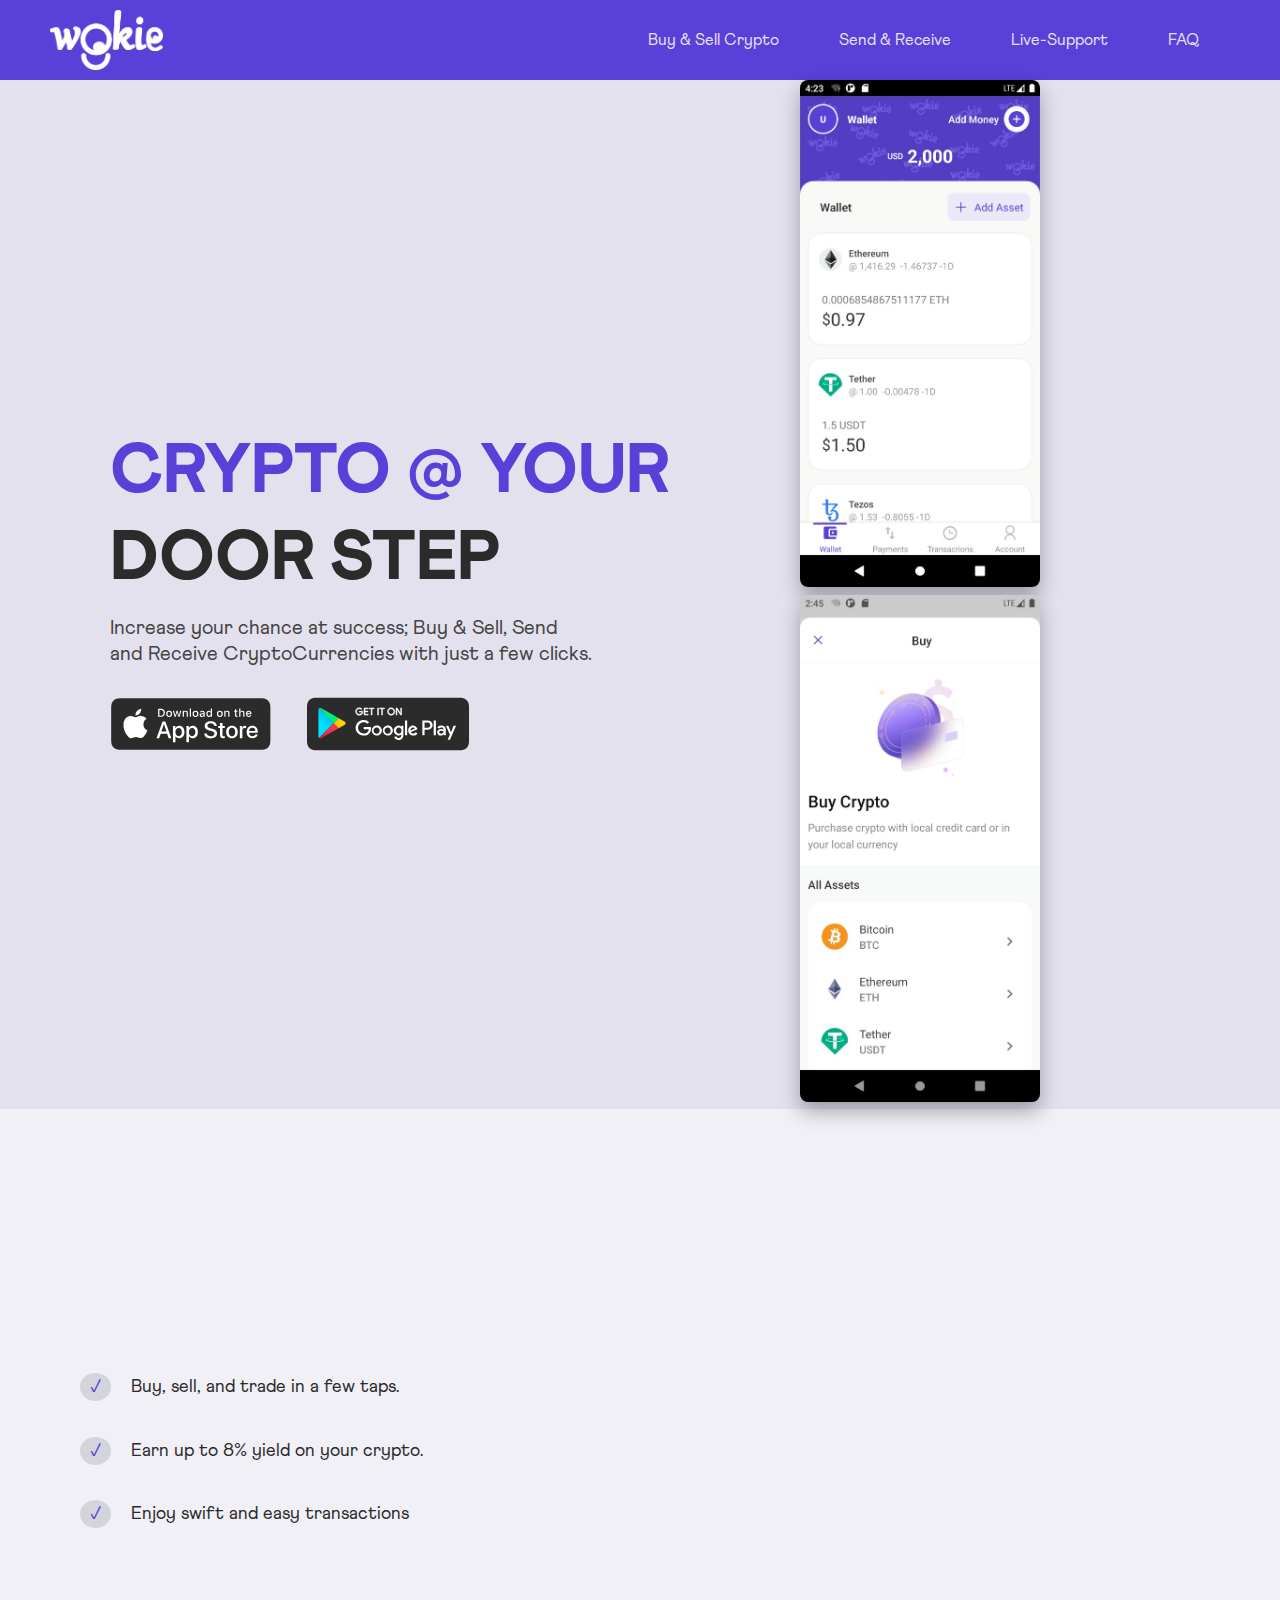
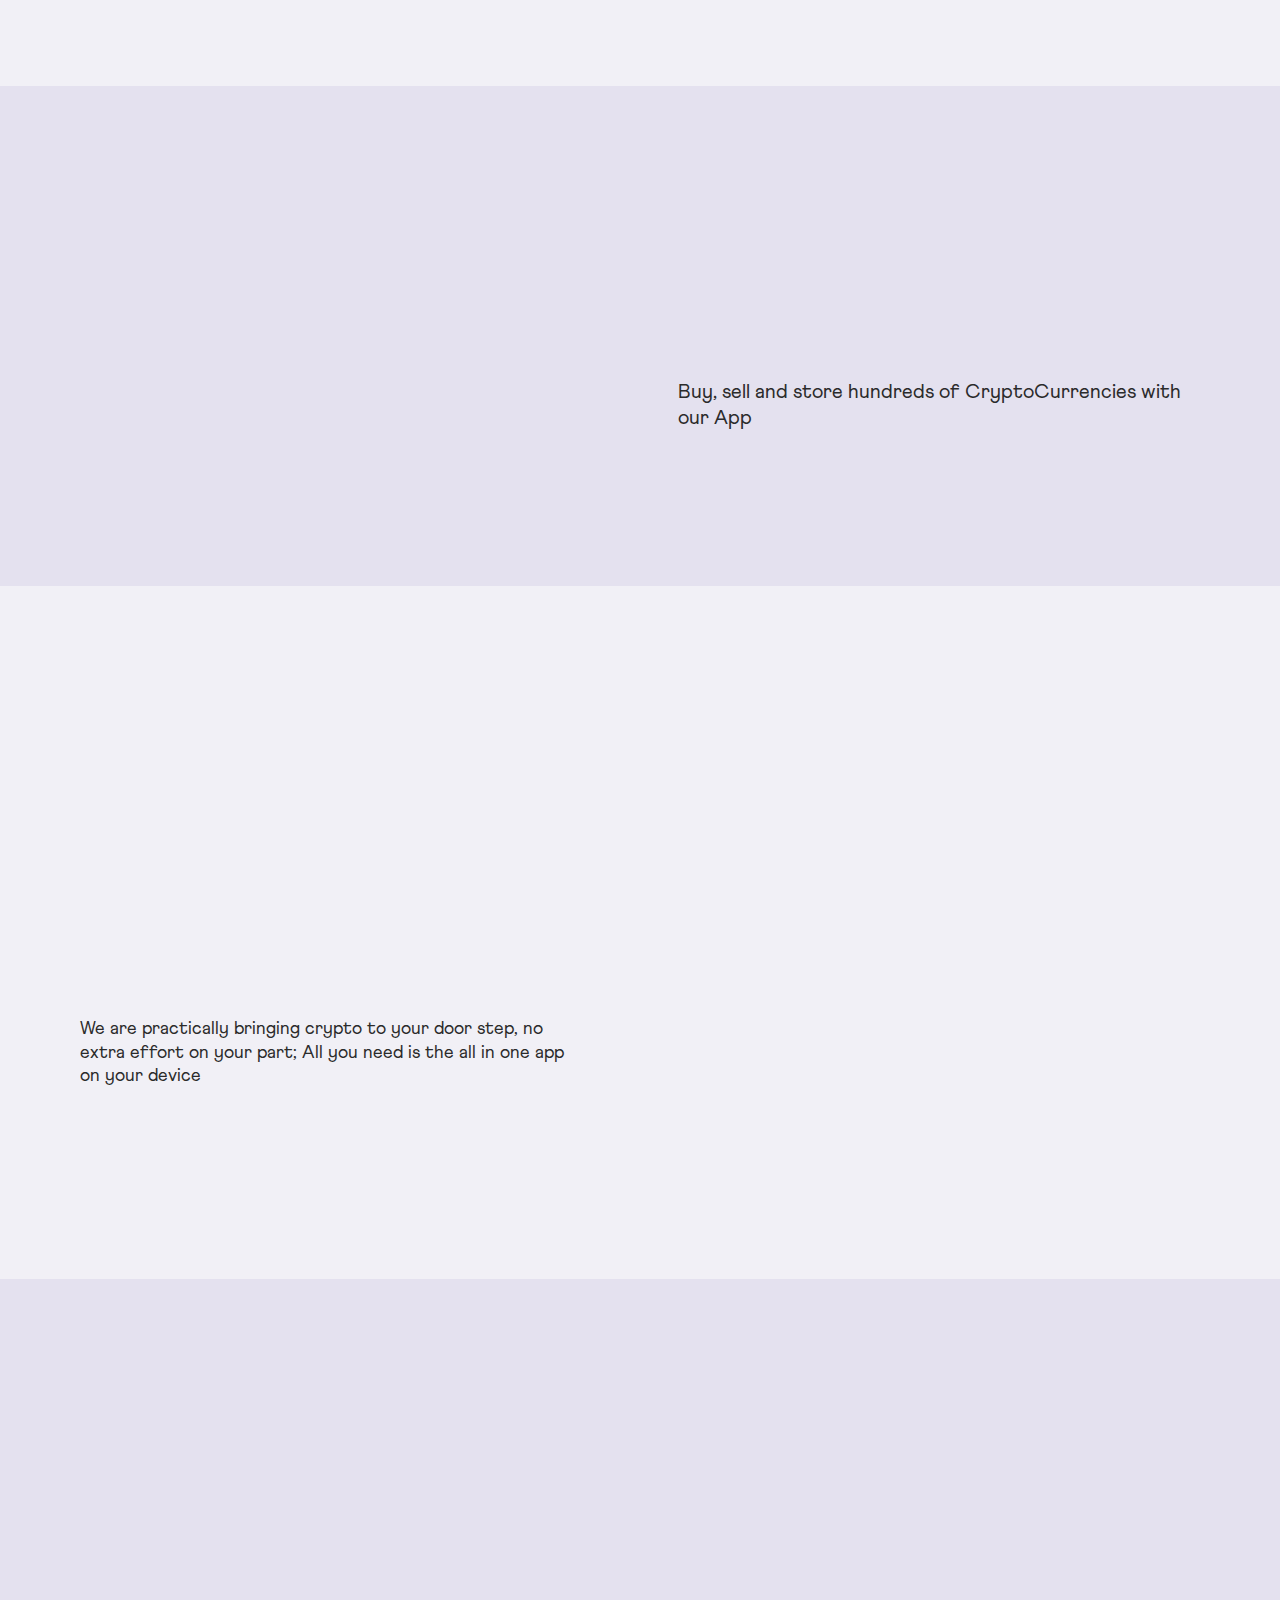
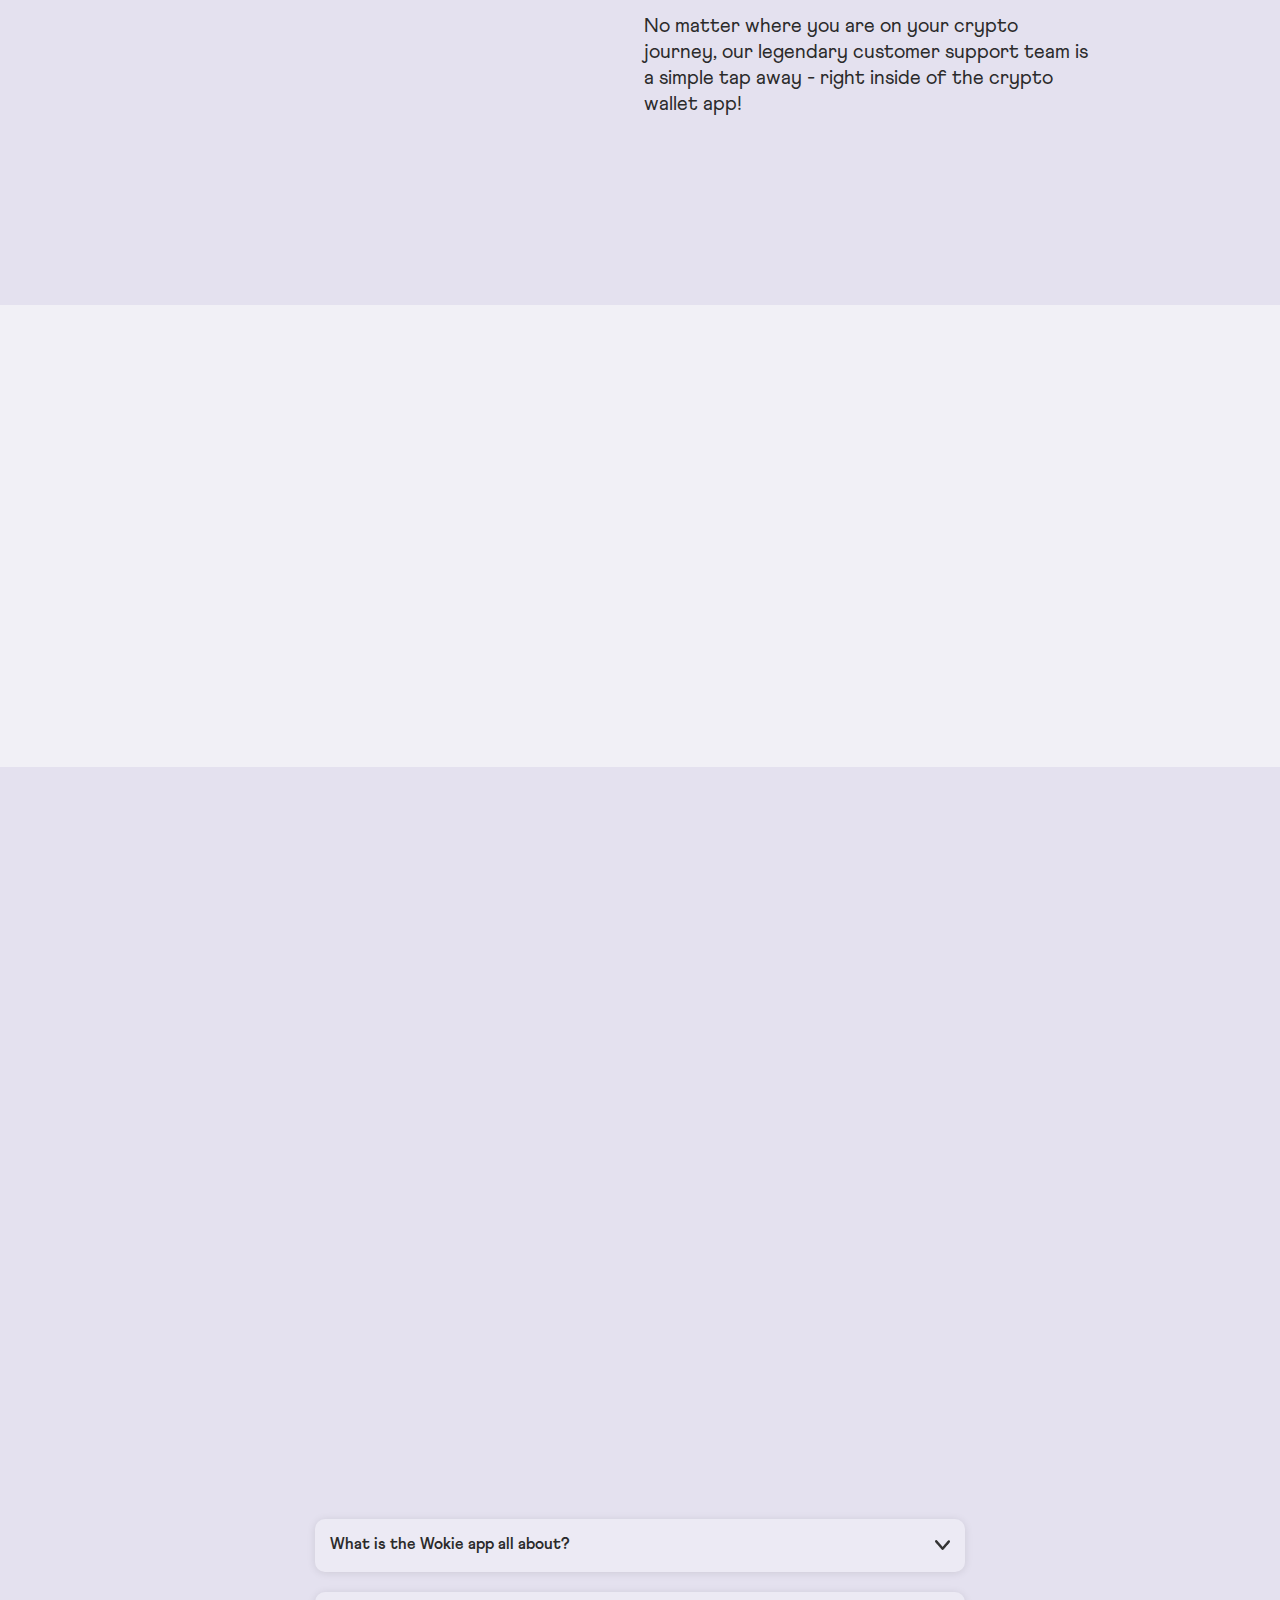
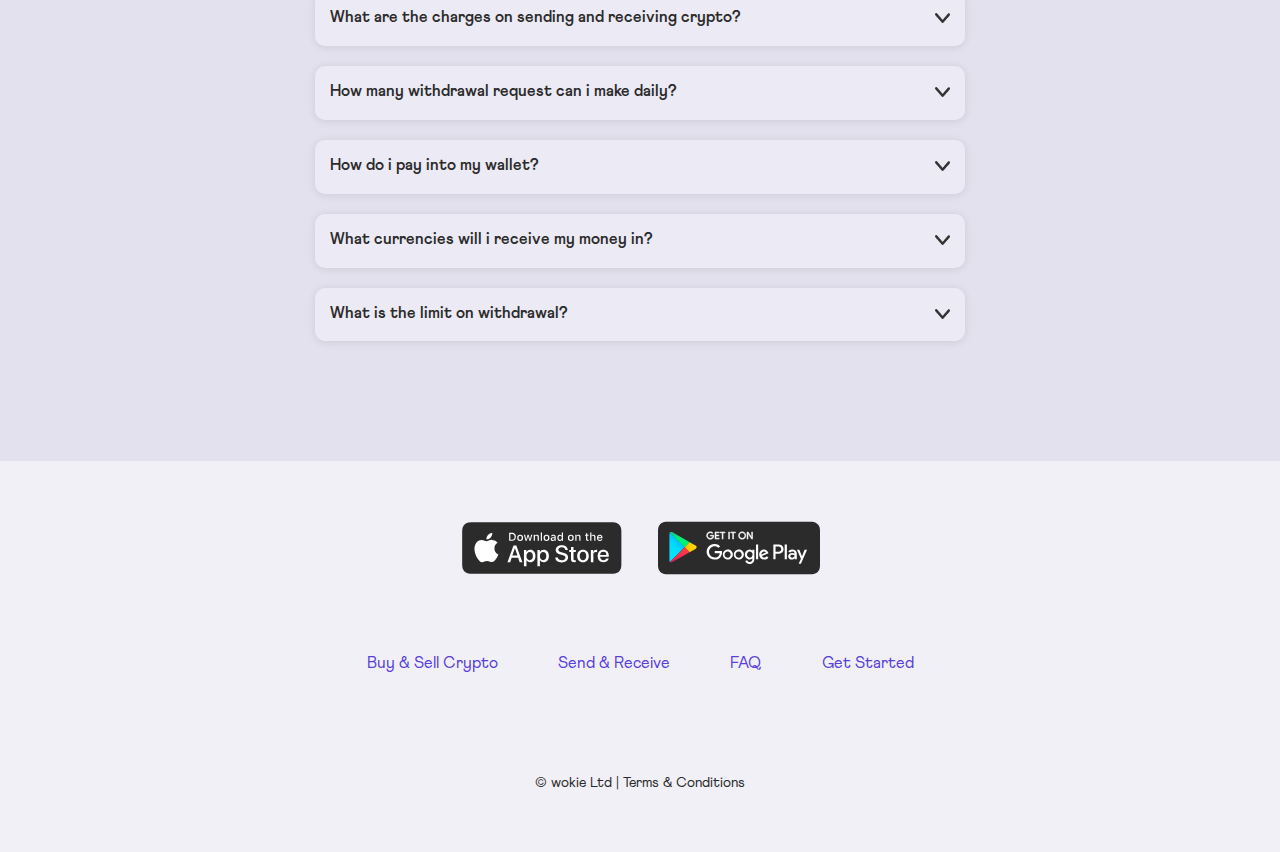
==== commit 41faeee5: "Add files via upload" ====
--- a/index.html
+++ b/index.html
@@ -58,8 +58,6 @@
             <li class="nav-item" >
               <a href="#FAQ" class='nav-link nav-link-col'>FAQ</a>
             </li>
-  
-           
           </ul>
         </nav>
       </header>
@@ -286,7 +284,7 @@
           <div class="support__text "  >
             <h3 class="heading-tertiary animate-heading" data-aos="zoom-in" data-aos-duration="600"  data-aos-offset="50">We're Here for You 24/7: <span>Instant Live Support!</span></h3>
             <div class="support-paragraph">
-              <p>No matter where you are on your crypto journey, our legendary customer support team is a simple tap away - right inside of the crypto wallet app. <span> Send us an email hello@wokie.app</span></p>
+              <p>No matter where you are on your crypto journey, our legendary customer support team is a simple tap away - right inside of the crypto wallet app!</p>
             
             </div>
           </div>
@@ -363,7 +361,7 @@
           <div class="why-us-wrapper" data-aos="fade-up" data-aos-delay="100" data-aos-duration="500">
             <img src="images/simplicity.png" alt="customer-support">
             <h4 class="heading-fouth">Simplicity</h4>
-            <p>Wokie makes it easy to buy and sell
+            <p>Kraken makes it easy to buy and sell
               crypto using our mobile apps.</p>
           </div>
 
@@ -397,7 +395,7 @@
         </div>
 
         <div class="answer">
-          <p>Wokie is a crypto trading platform that allows you to buy, sell, send, receive and store your CryptoCurrencies</p>
+          <p>Wokie is a crypto trading platform that allows you to buy, sell, send, receive and store your Crypto Currencies</p>
         </div>
       </div>
 
@@ -437,7 +435,7 @@
         </div>
 
         <div class="answer">
-          <p>You can pay in via scholapay</p>
+          <p>You can pay in via a p2p payment or receive using wallet address</p>
         </div>
       </div>
 
@@ -566,14 +564,13 @@
               </li>
     
               <li class="nav-item" >
-                <a href="#" class='nav-link footer-nav-link-col'>FAQ</a>
+                <a href="#FAQ" class='nav-link footer-nav-link-col'>FAQ</a>
               </li>
     
               <li class="nav-item" >
                 <a href="#GetStarted" class='nav-link footer-nav-link-col'>Get Started</a>
               </li>
-    
-          
+  
             </ul>
           </nav>
 
--- a/style.css
+++ b/style.css
@@ -347,6 +347,7 @@
 .send__text--h4 {
   text-transform: uppercase;
   margin-bottom: var(--space-smallest);
+  font-size: 2rem;
 }
 
 /* steps */
@@ -438,10 +439,6 @@
   font-size: 2rem;
 }
 
-.support-paragraph p span {
-  color: var(--primaryCol);
-}
-
 /* six section */
 #footer {
   /* background-color: var(--primaryCol); */
@@ -461,8 +458,8 @@
   text-align: center;
 }
 
-.footer-nav-bar {
-  margin-top: 6rem;
+.footer-content-wrapper .download-icons {
+  margin-bottom: 6rem;
 }
 
 .footer-nav-bar ul {
@@ -653,6 +650,14 @@
   margin-bottom: var(--space);
 }
 
+.footer-text-terms {
+  margin-bottom: 4rem;
+  font-size: 2.5rem;
+}
+
+.footer-logo {
+  margin-bottom: 6rem;
+}
 /* ///////////////////////////////// */
 
 /* ////////////////////////////////////////////// */
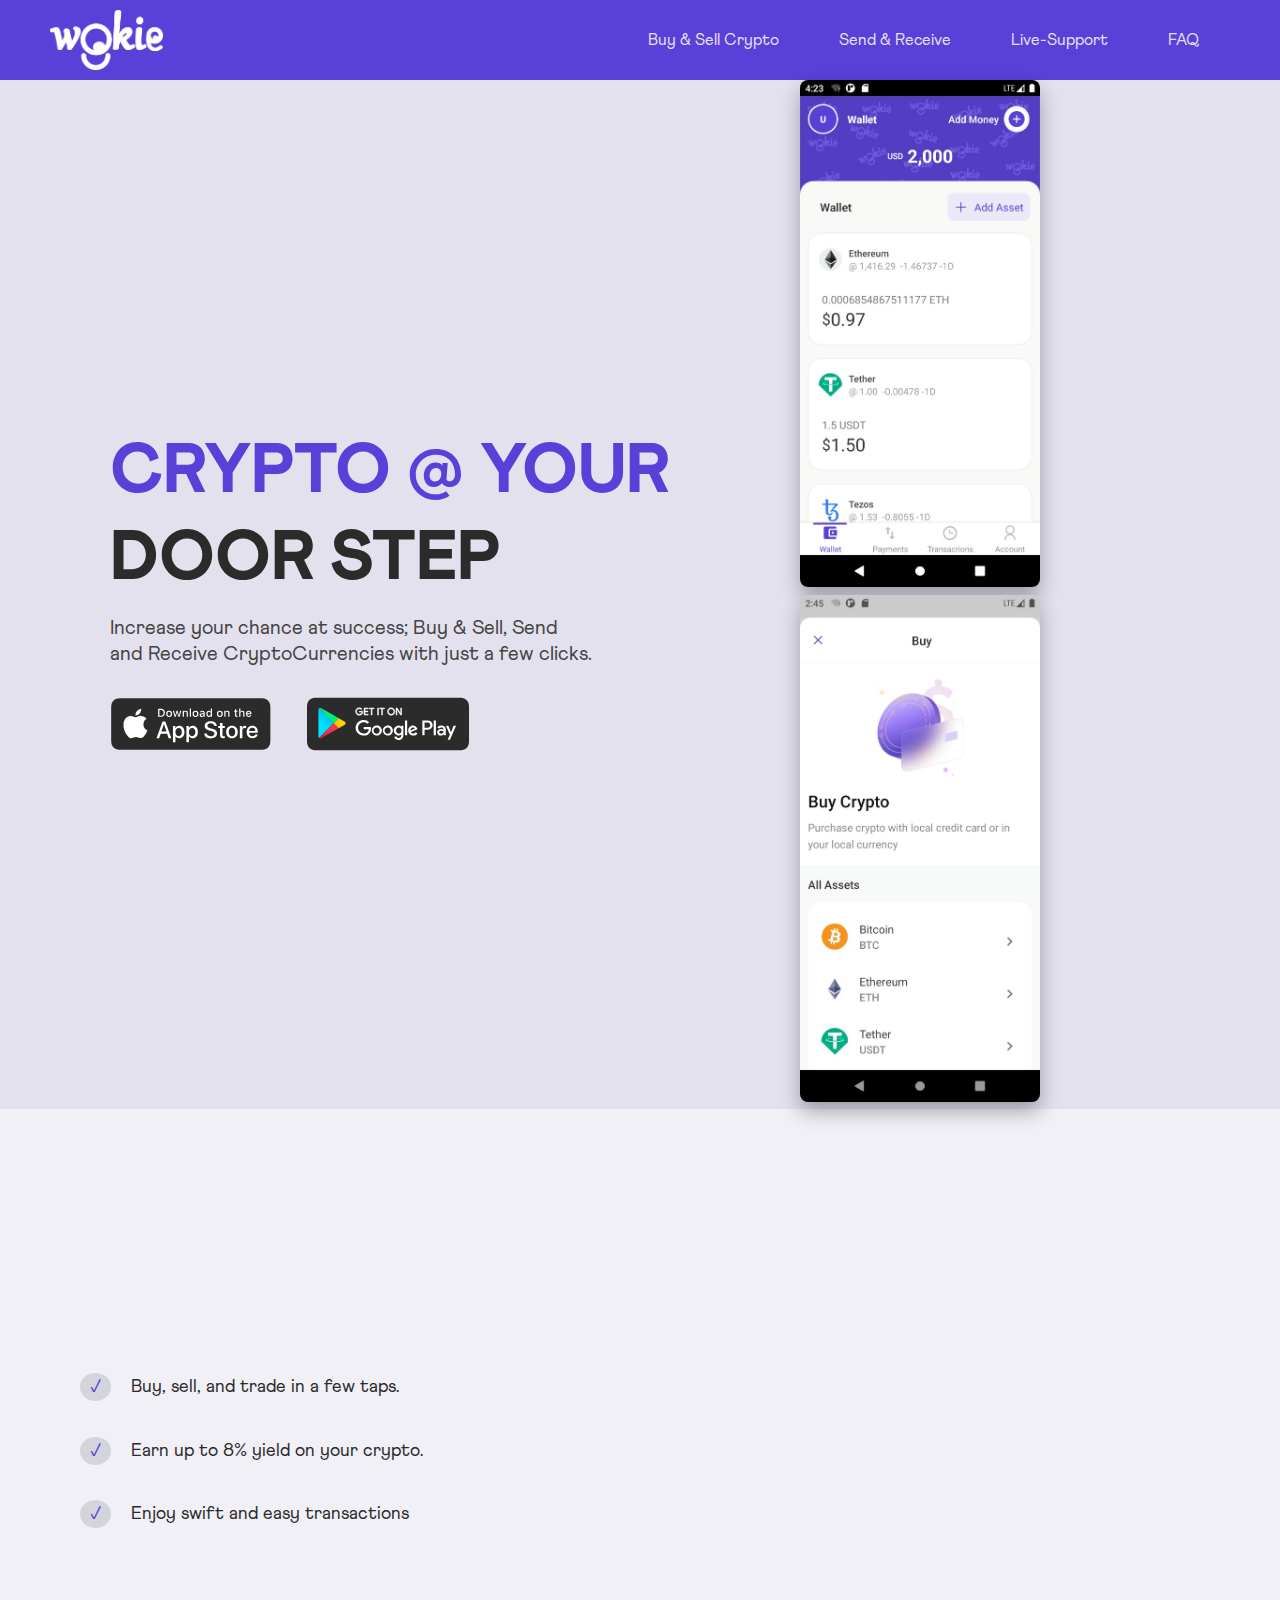
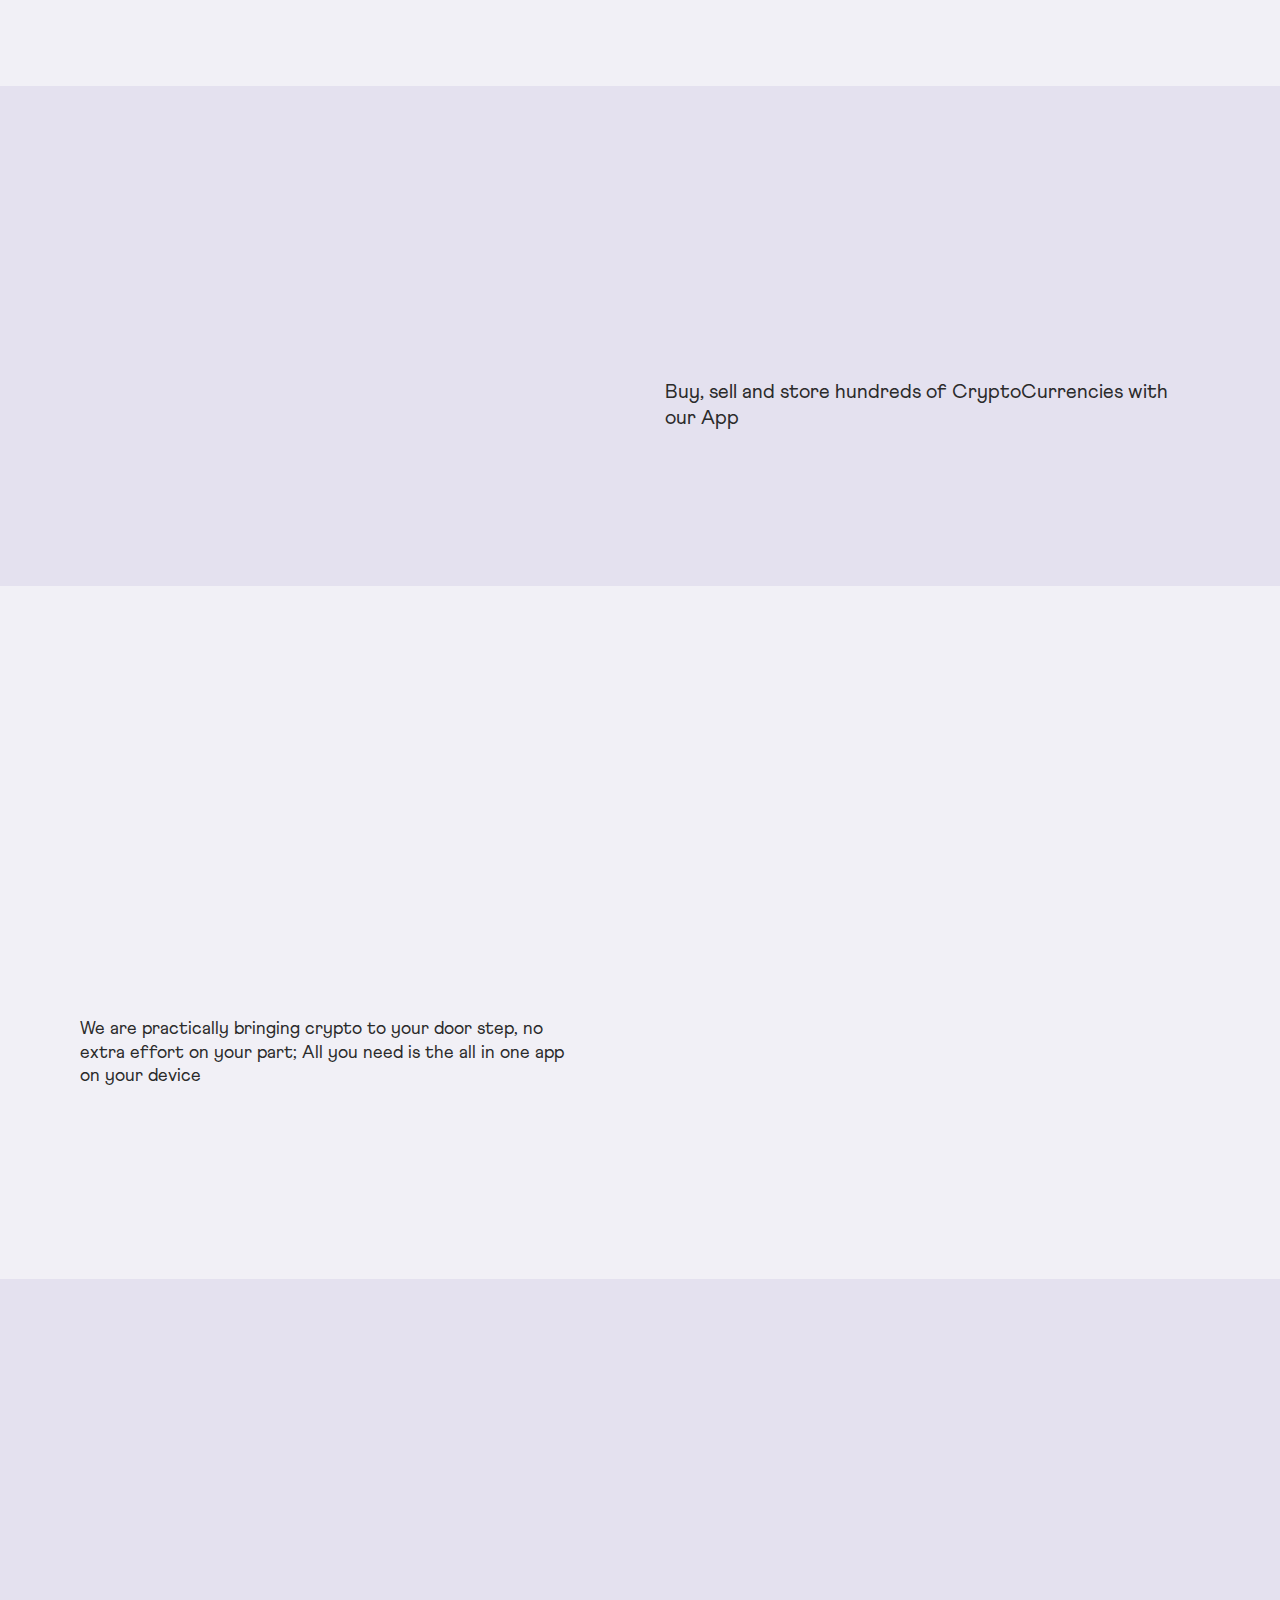
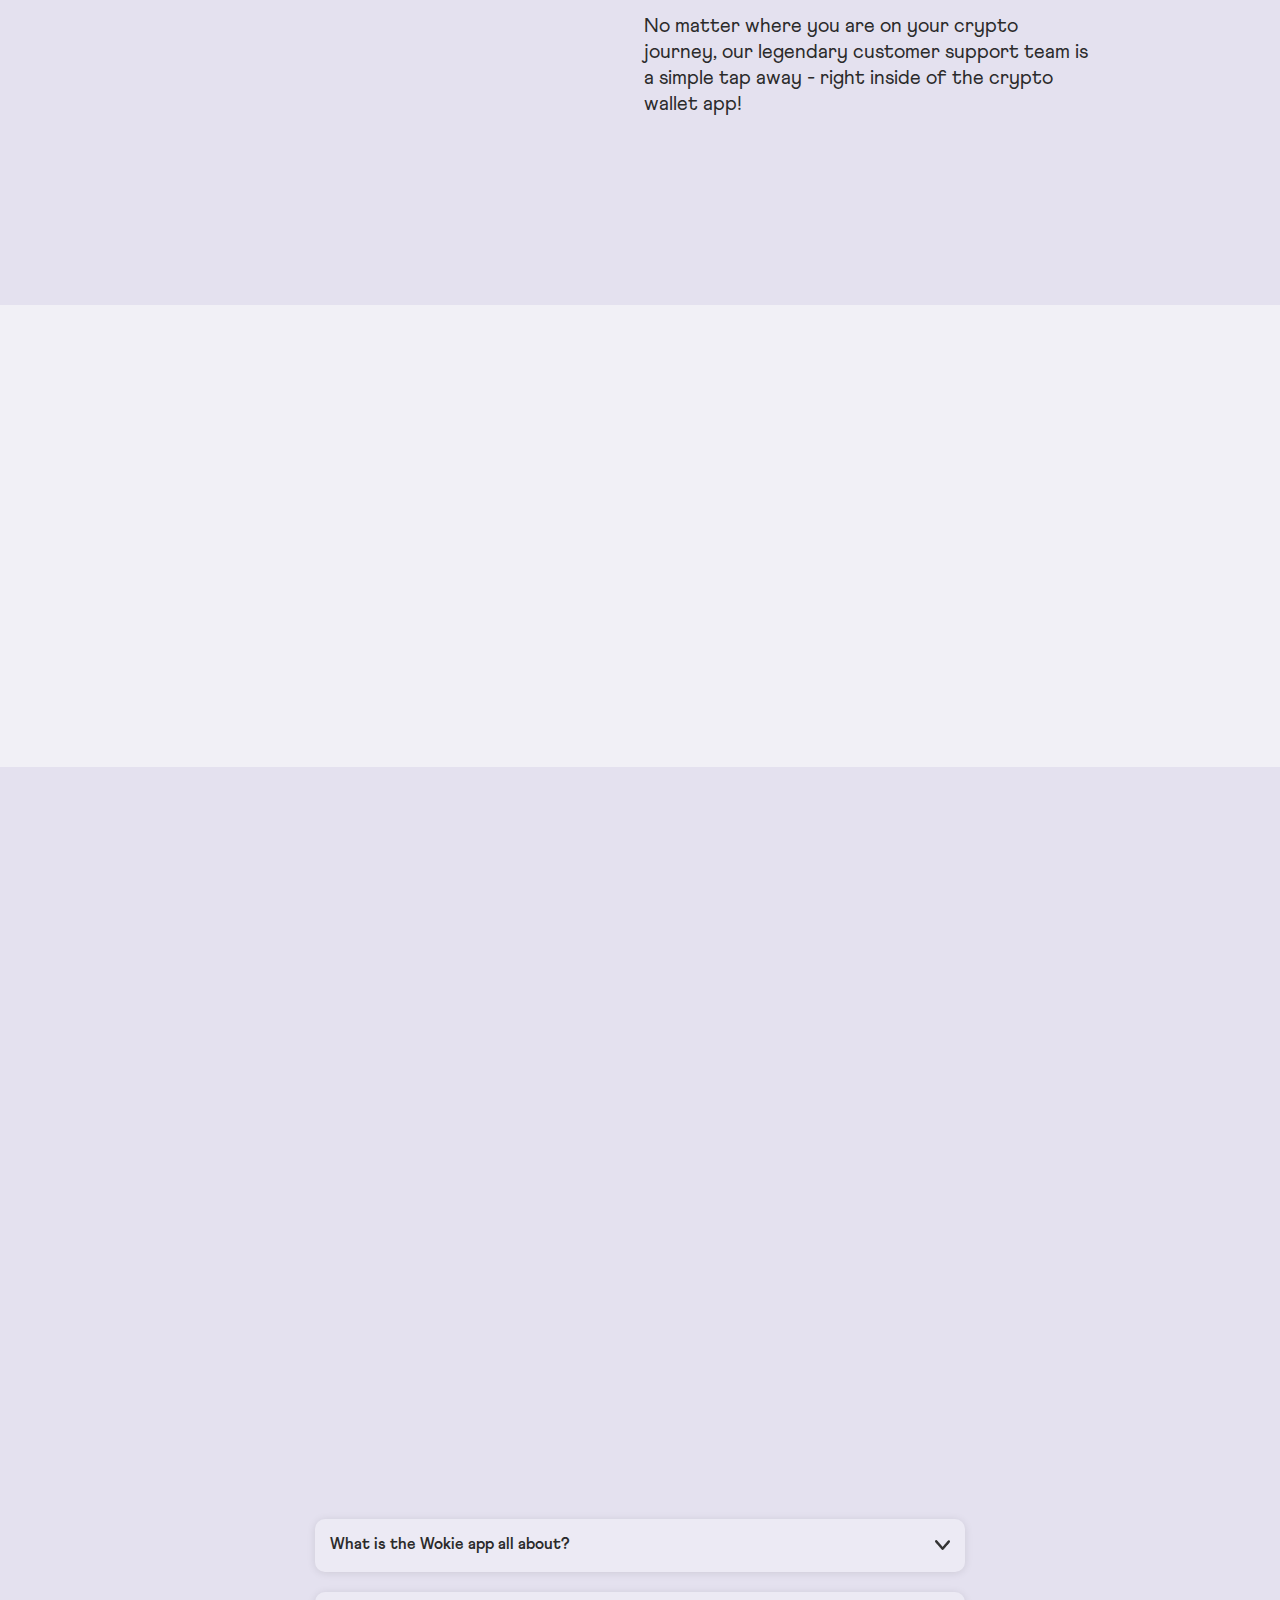
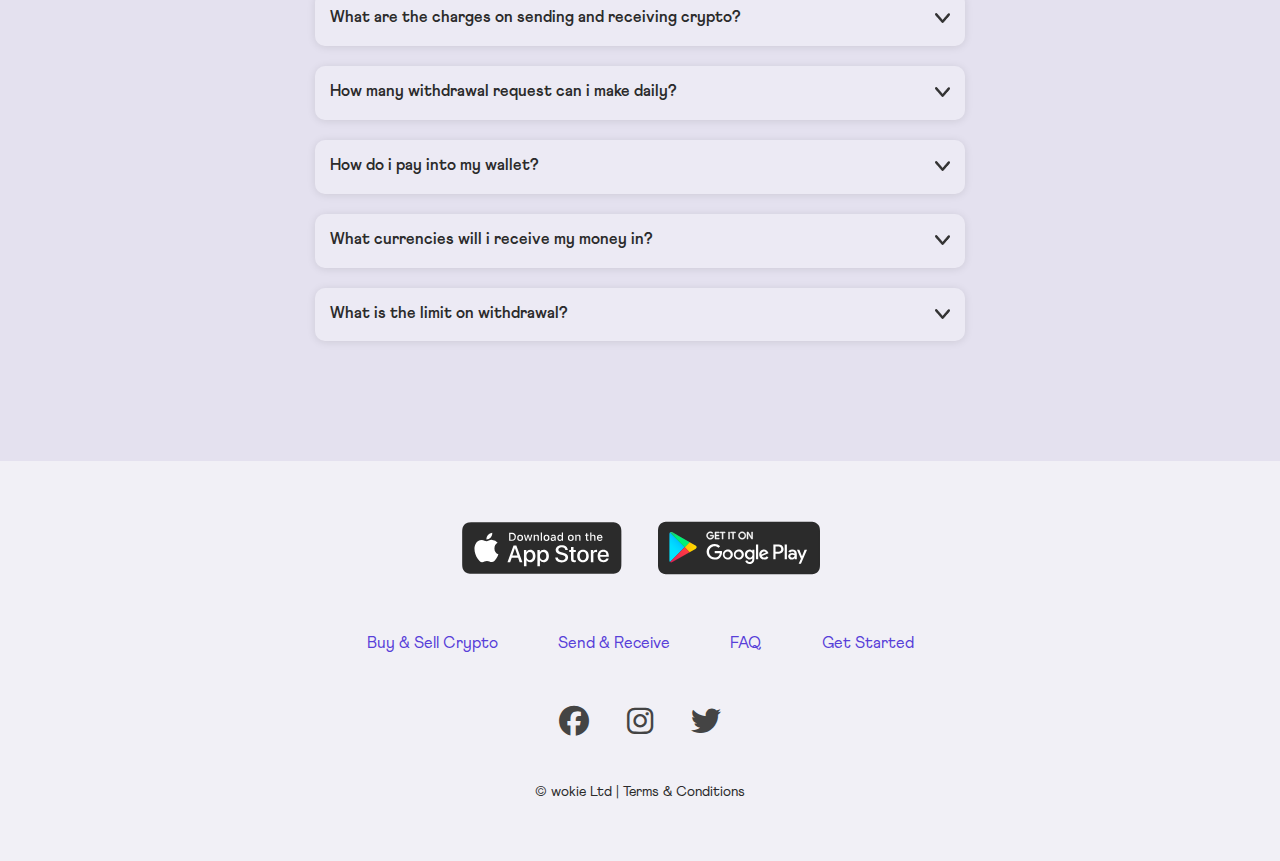
==== commit 5b0a4165: "Add files via upload" ====
--- a/index.html
+++ b/index.html
@@ -211,7 +211,6 @@
               <img height="40px" src="images/bitcoin.png" alt="logo" />
             </div>
             <div class="coin-name">Bitcoin</div>
-            <div class="coin-price">$<span id="bitcoin"></span></div>
           </div>
 
           <div class="assets__coin" >
@@ -219,7 +218,6 @@
               <img height="40px" src="images/ethe.png" alt="logo" />
             </div>
             <div class="coin-name">Ethereum</div>
-            <div class="coin-price">$<span id="ethereum"></span></div>
           </div>
 
           <div class="assets__coin">
@@ -227,16 +225,32 @@
               <img height="40px" src="images/tether.png" alt="logo" />
             </div>
             <div class="coin-name">Tether</div>
-            <div class="coin-price">$<span id="tether"></span></div>
-          </div>
+          </div>
+
+
 
           <div class="assets__coin">
             <div class="coin">
               <img height="40px" src="images/doge.png" alt="logo" />
             </div>
             <div class="coin-name">Dogecoin</div>
-            <div class="coin-price">$<span id="dogecoin"></span></div>
-          </div>
+          </div>
+
+          <div class="assets__coin">
+            <div class="coin">
+              <img height="40px" src="images/litecoin.png" alt="logo" />
+            </div>
+            <div class="coin-name">Litecoin</div>
+          </div>
+
+          <div class="assets__coin">
+            <div class="coin">
+              <img height="40px" src="images/factom.png" alt="logo" />
+            </div>
+            <div class="coin-name">Factom </div>
+          </div>
+
+
           </div>
 
 
@@ -574,6 +588,12 @@
             </ul>
           </nav>
 
+          <div class="footer-icon">
+            <a href="" class=''><i class="fa-brands fa-facebook"></i></a>
+            <a href="" class=''><i class="fa-brands fa-instagram"></i></a>
+            <a href="" class=''><i class="fa-brands fa-twitter"></i></a>
+          </div>
+
           <div class="copywrite">© wokie Ltd  |  <a href="terms.html">Terms & Conditions</a></div>
 
         </div>
--- a/style.css
+++ b/style.css
@@ -180,7 +180,7 @@
   background-color: var(--secondaryCol);
 }
 
-.nav-link:active {
+.nav-link:focus {
   color: var(--primaryCol);
   background-color: var(--secondaryCol);
 }
@@ -277,22 +277,29 @@
 .assets {
   display: flex;
   flex-wrap: wrap;
-  justify-content: space-around;
+  justify-content: space-between;
   align-items: center;
   flex: 1 1 100%;
   height: 30rem;
   margin-right: 5rem;
-  padding-right: 5rem;
+  /* padding-right: 5rem; */
 }
 
 .assets__coin {
   width: 12rem;
   height: 12rem;
+  display: flex;
+  flex-direction: column;
+  justify-content: center;
   background-color: #f7f7f7;
   box-shadow: var(--box-shadow);
   margin-right: var(--space);
-  padding: 1.5rem;
+  padding: 1rem;
   text-align: center;
+}
+
+.coin {
+  margin-bottom: 1rem;
 }
 
 /* Section two */
@@ -459,17 +466,13 @@
 }
 
 .footer-content-wrapper .download-icons {
-  margin-bottom: 6rem;
+  margin-bottom: 4rem;
 }
 
 .footer-nav-bar ul {
   display: flex;
   list-style: none;
-  margin-bottom: 6rem;
-}
-
-.footer-nav-bar ul li:not(:last-child) {
-  margin-bottom: 3rem;
+  margin-bottom: 4rem;
 }
 
 /* MODAL  */
@@ -620,10 +623,6 @@
 /* ///////////////////////////////////////////// */
 /* Terms and condition */
 
-#terms-main {
-  background-color: var(--primaryCol-light);
-}
-
 .terms {
   max-width: 90rem;
   margin: 0 auto;
@@ -655,8 +654,17 @@
   font-size: 2.5rem;
 }
 
-.footer-logo {
-  margin-bottom: 6rem;
+.footer-icon {
+  font-size: 3rem;
+  margin-bottom: 4rem;
+}
+
+.footer-icon a {
+  color: var(--colGrey1);
+}
+
+.footer-icon a:not(:last-child) {
+  margin-right: 3rem;
 }
 /* ///////////////////////////////// */
 
@@ -675,6 +683,10 @@
 
   header {
     padding: 0 3rem;
+  }
+
+  .assets {
+    height: 40rem;
   }
 
   .assets__coin {
@@ -906,6 +918,10 @@
   .display-flex {
     width: 100%;
   }
+
+  .footer-icon {
+    font-size: 2rem;
+  }
 }
 
 @media (max-width: 464px) {
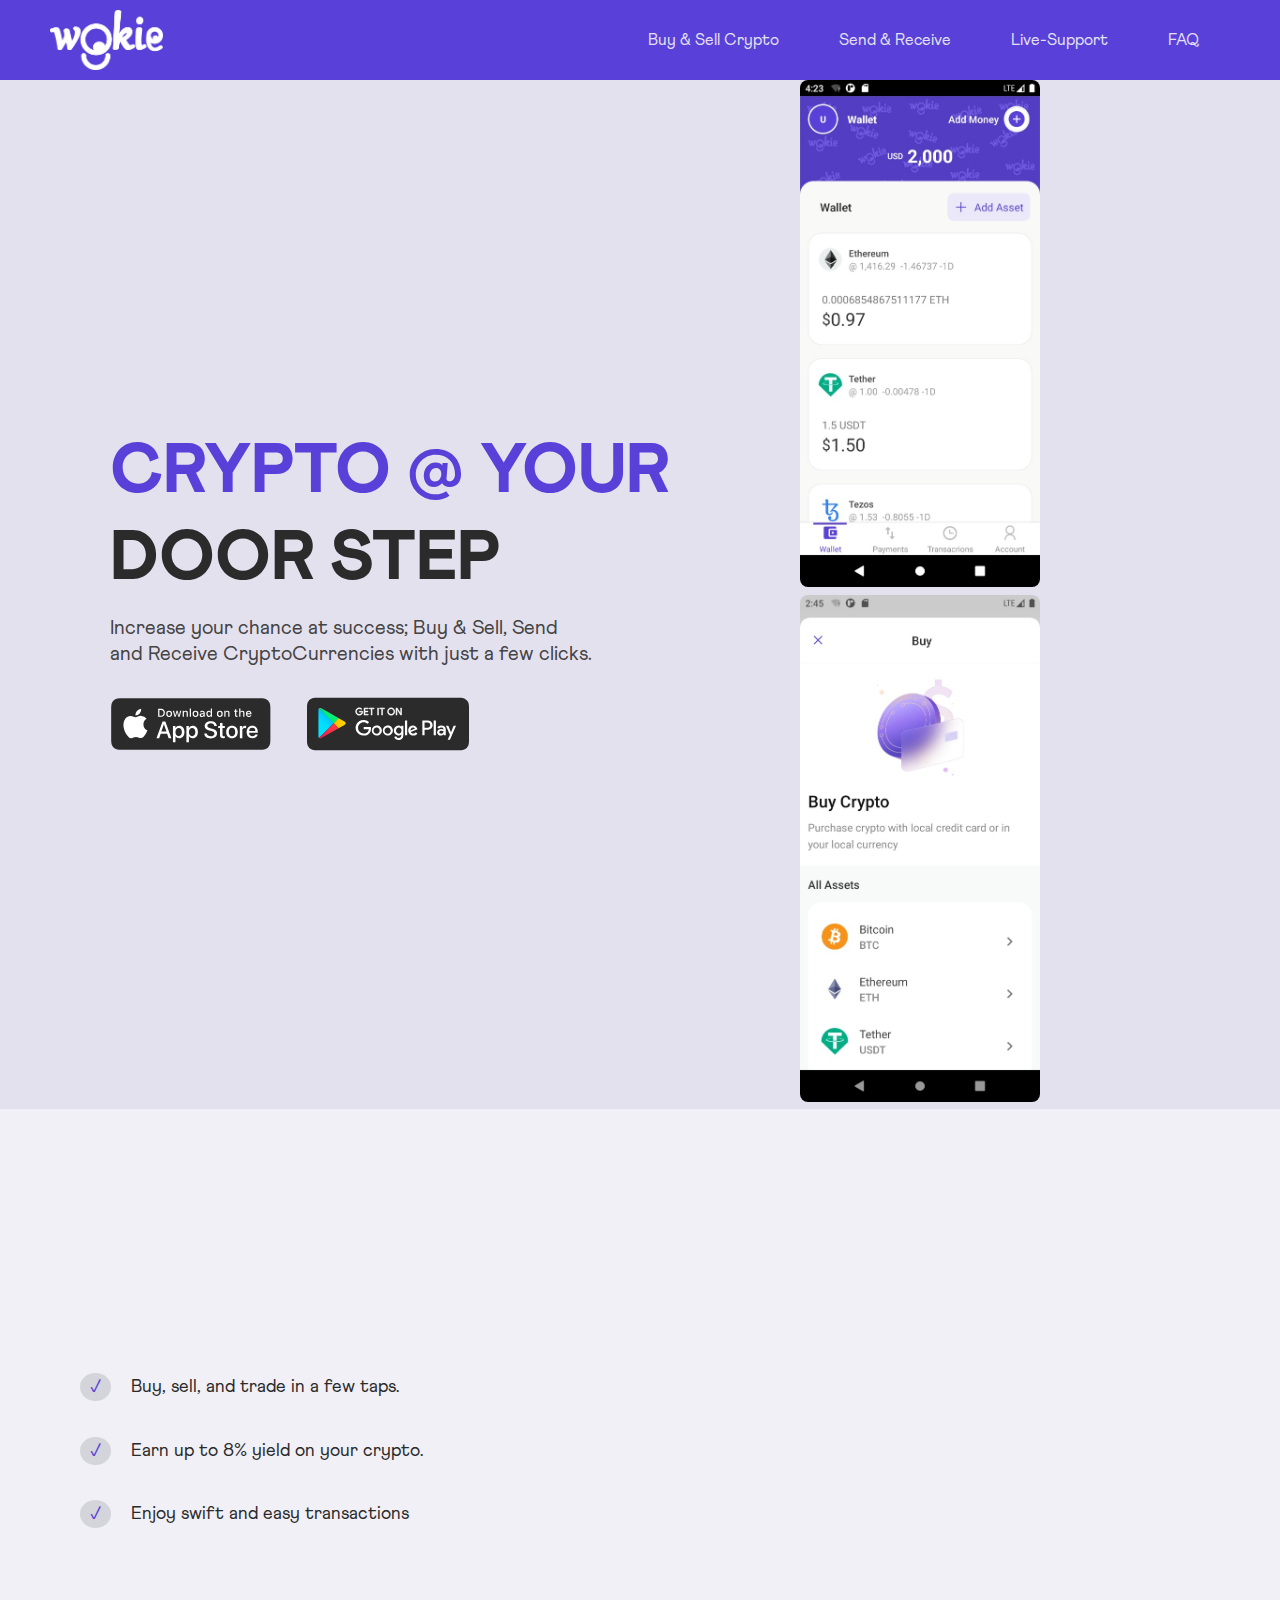
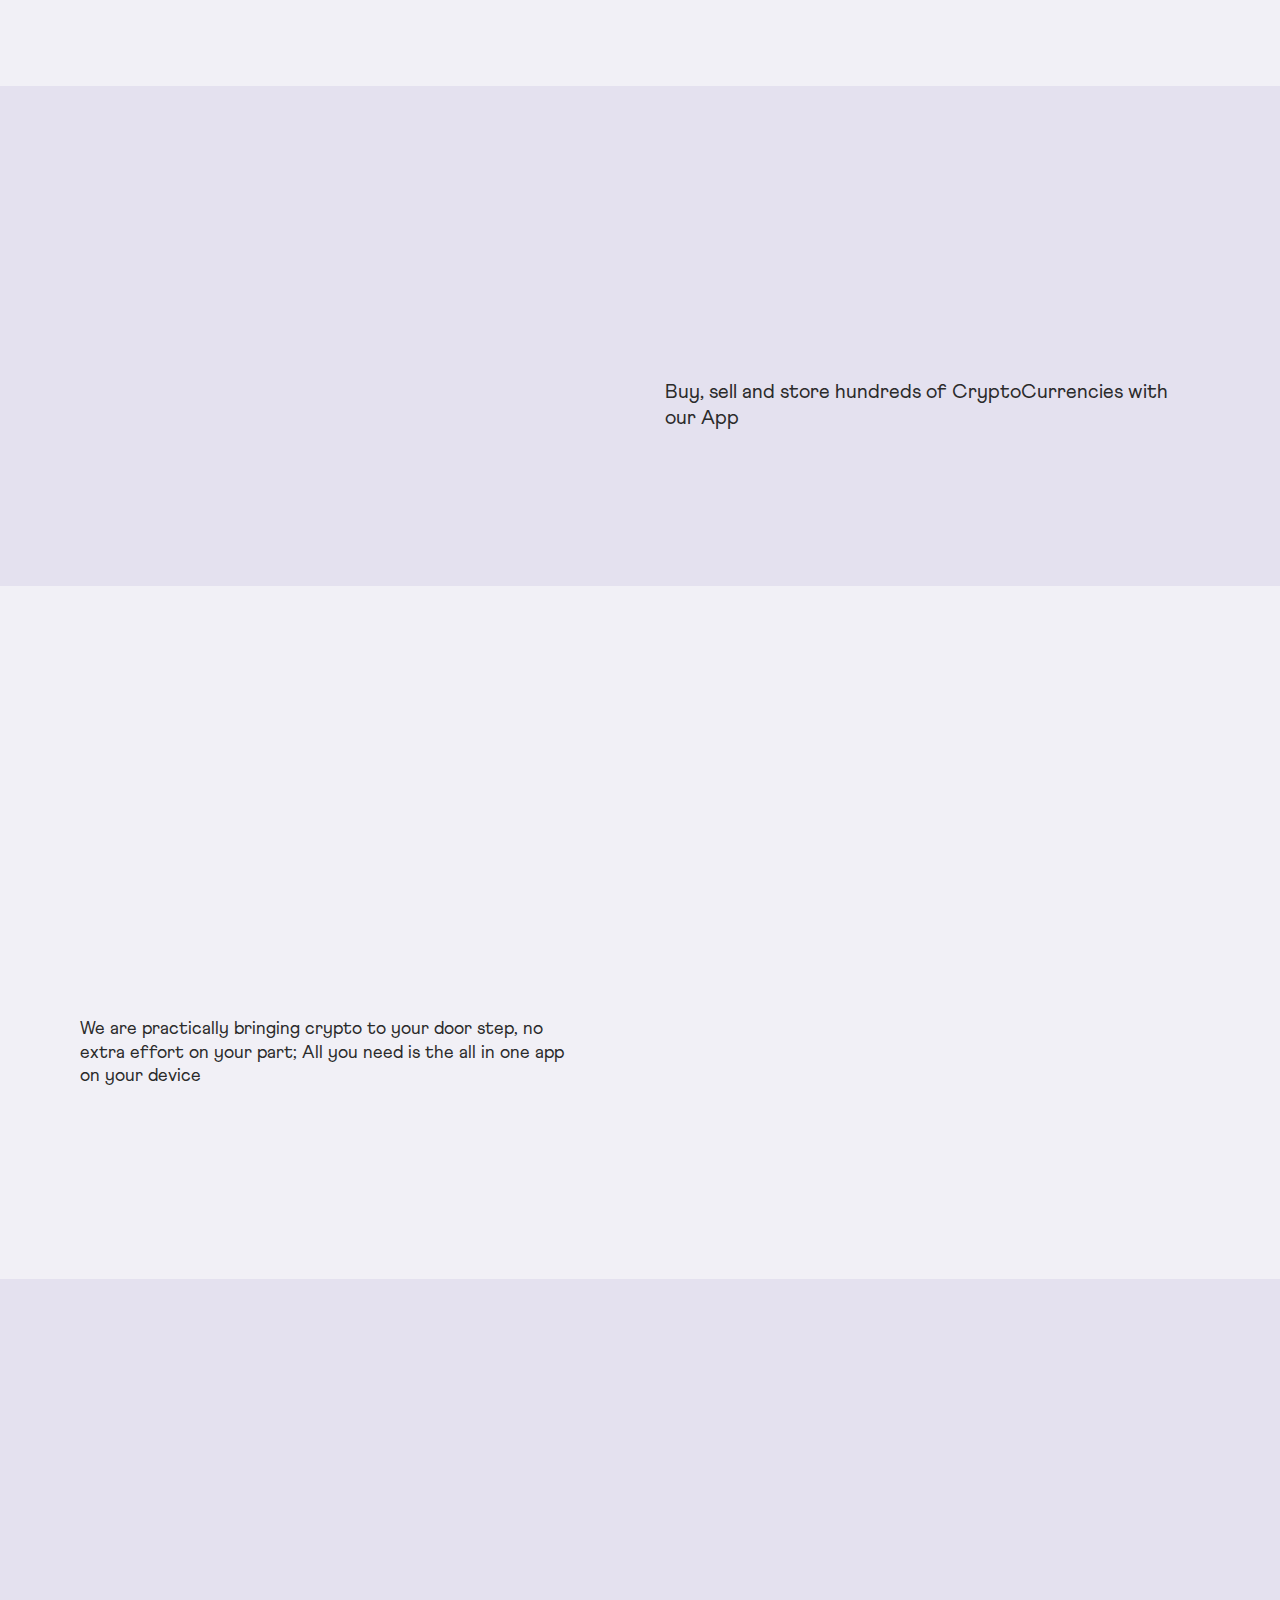
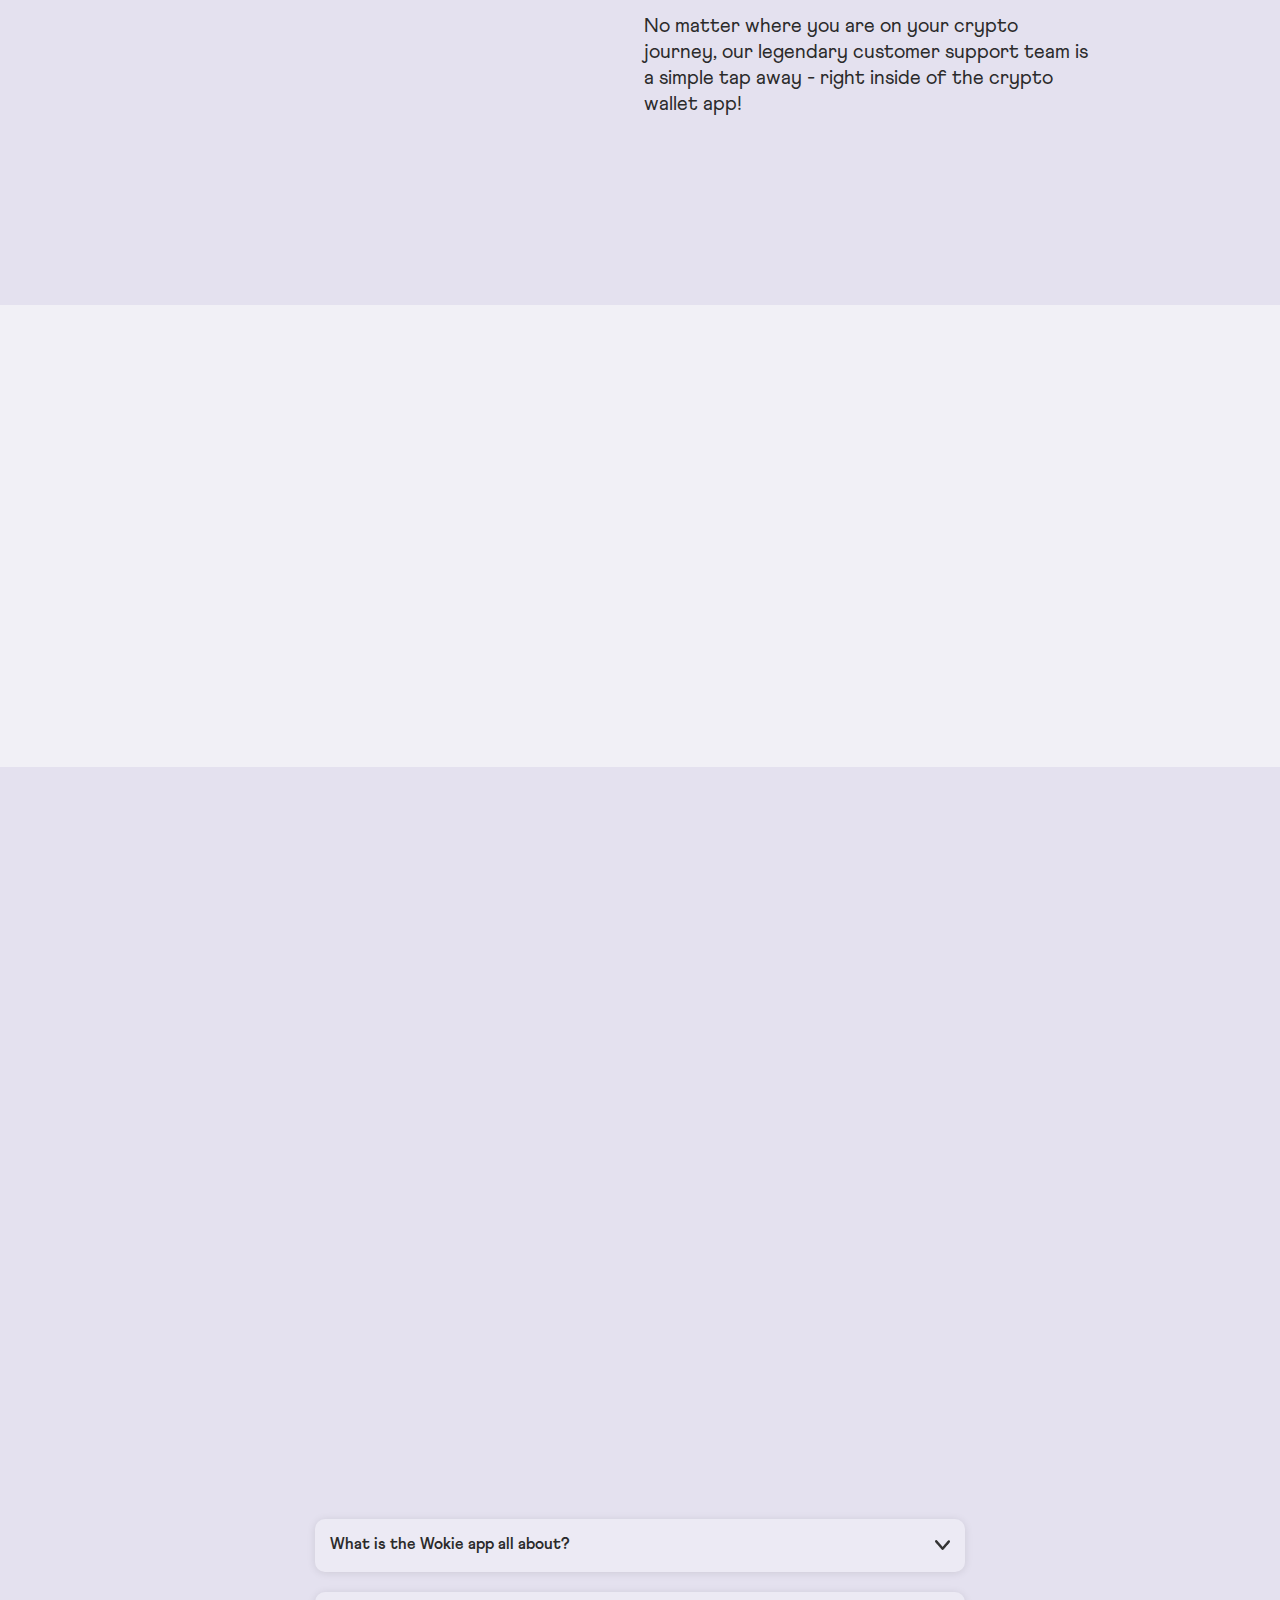
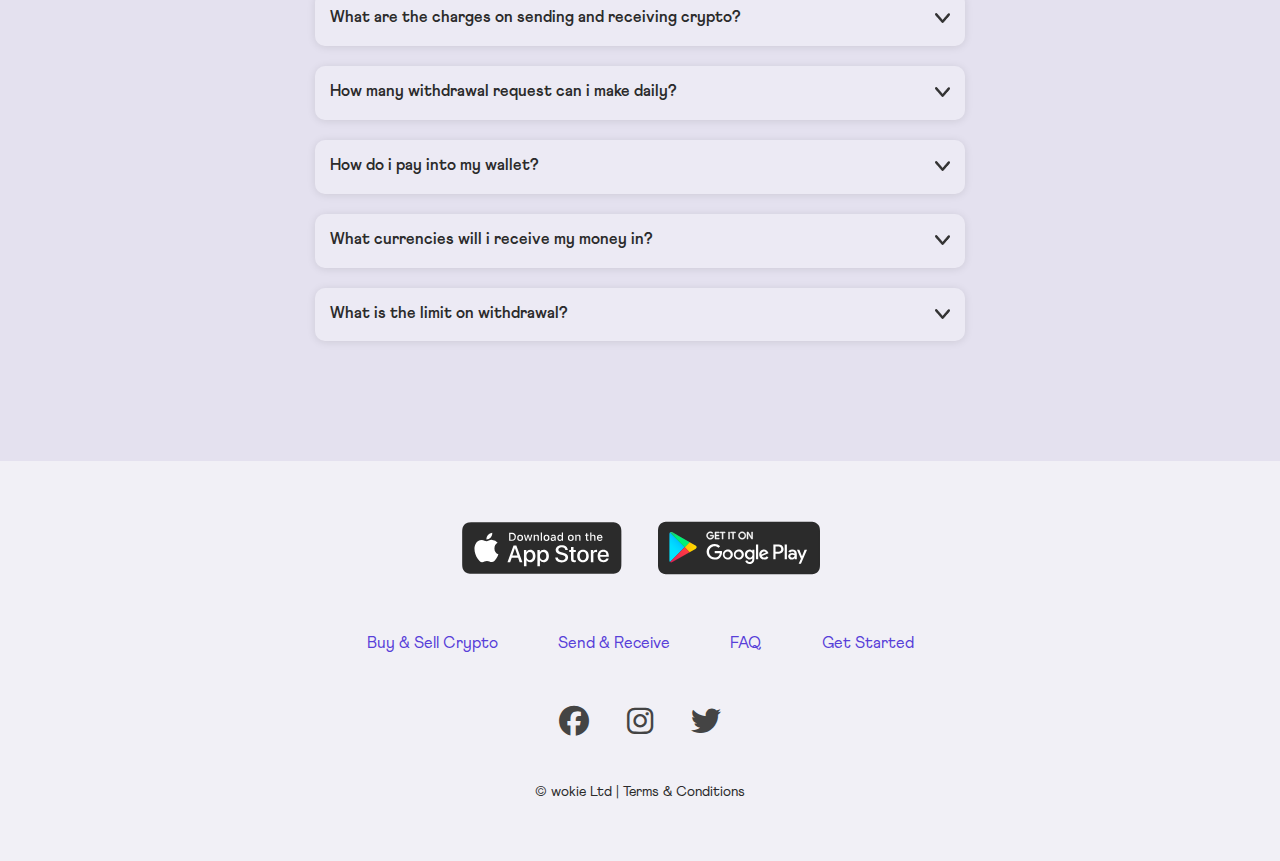
==== commit 81959408: "Add files via upload" ====
--- a/index.html
+++ b/index.html
@@ -4,8 +4,11 @@
     <meta charset="UTF-8" />
     <meta http-equiv="X-UA-Compatible" content="IE=edge" />
     <meta name="viewport" content="width=device-width, initial-scale=1.0" />
-    <title>Wokie</title>
-
+
+    <title>Wokie </title>
+
+    <!-- Title icon -->
+    <link rel="shortcut icon" href="images/logo.png" type="image/x-icon">
 
     <!-- AOS animation -->
     <link rel="stylesheet" href="https://unpkg.com/aos@next/dist/aos.css" />
@@ -27,7 +30,7 @@
 
   </head>
   <body>
-    
+    <div class="overlay"></div>
 
     <div class="header-wrapper">
  
--- a/style.css
+++ b/style.css
@@ -62,6 +62,18 @@
   position: relative;
 }
 
+.backdrop {
+  width: 100%;
+  height: 100%;
+  position: absolute;
+  top: 0;
+  left: 0;
+  z-index: 2;
+  background-color: rgba(0, 0, 0, 0.3);
+  backdrop-filter: blur(3px);
+  -webkit-backdrop-filter: blur(3px);
+}
+
 a {
   text-decoration: none;
 }
@@ -72,7 +84,6 @@
 
 .hero-image {
   border-radius: 0.8rem;
-  box-shadow: var(--box-shadow) !important;
 }
 
 .container {
@@ -126,7 +137,8 @@
   align-items: center;
   justify-content: space-between;
   padding: 0 10rem;
-  z-index: 10000;
+  position: relative;
+  z-index: 3;
 }
 
 .header.fixed {
@@ -242,6 +254,8 @@
 
 .hero-imageBox {
   width: 24rem;
+  position: relative;
+  z-index: 1 !important;
 }
 
 /* BUTTONS STYLES */
@@ -507,18 +521,6 @@
   color: var(--primaryCol);
 }
 
-.overlay {
-  position: fixed;
-  top: 0;
-  left: 0;
-  background-color: rgba(0, 0, 0, 0.5);
-  backdrop-filter: blur(4px);
-  width: 100%;
-  height: 100%;
-  transition: all 0.5s;
-  z-index: 100;
-}
-
 /* .modal__coming-soon {
   margin: auto;
 } */
@@ -742,7 +744,7 @@
   .nav-bar {
     max-height: 0;
     position: absolute;
-    z-index: 10000;
+    z-index: 3;
     top: 8rem;
     left: 0;
     right: 0;
@@ -755,6 +757,7 @@
 
   .nav-bar.active {
     max-height: 60vh;
+    box-shadow: var(--box-shadow);
   }
 
   .nav-bar ul {
@@ -798,10 +801,6 @@
     font-size: 2rem;
   }
 
-  .hero-imageBox {
-    transform: rotate(0deg) !important;
-  }
-
   .download-icons svg {
     width: 14rem;
   }
@@ -975,7 +974,6 @@
 
   .hero-imageBox {
     width: 20rem;
-    /* transform: rotate(-12deg); */
   }
 
   .assets {
@@ -1034,7 +1032,6 @@
 
   .hero-imageBox {
     width: 18rem;
-    /* transform: rotate(-12deg); */
   }
 
   .assets__coin {
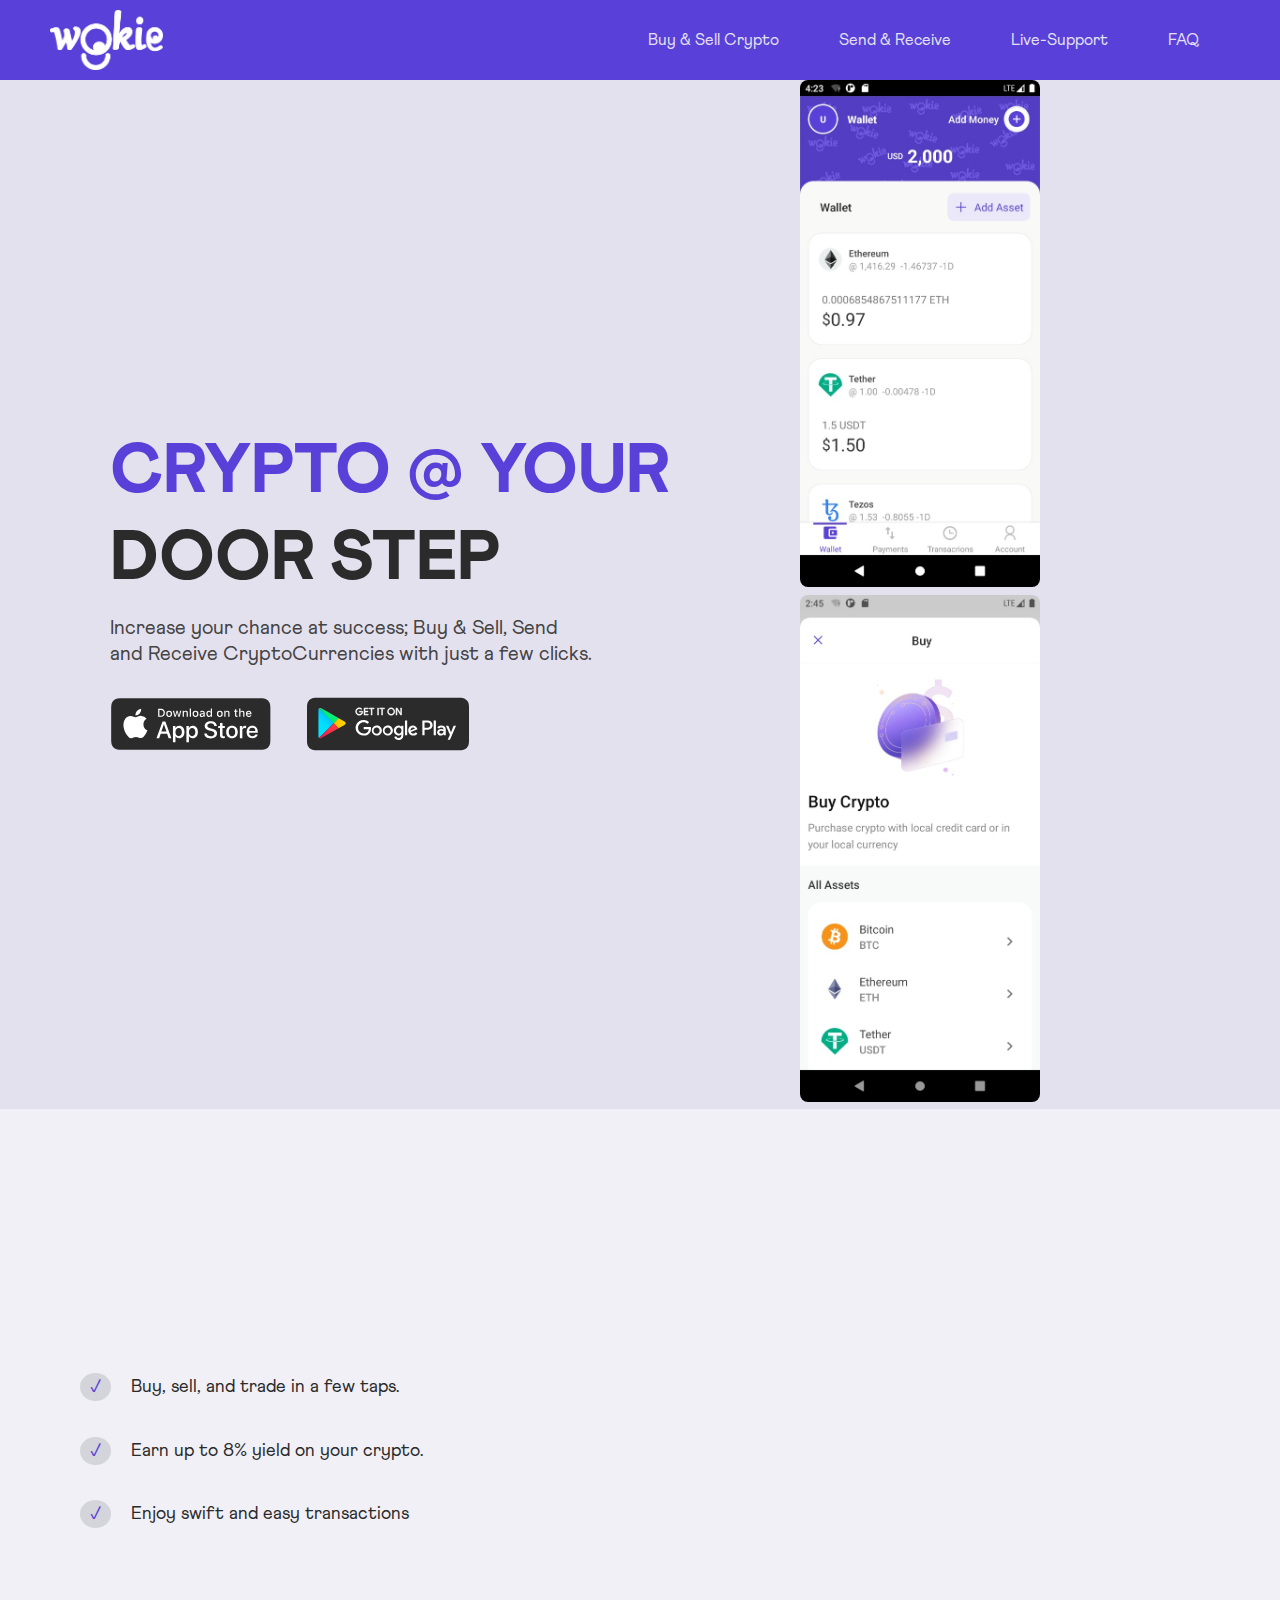
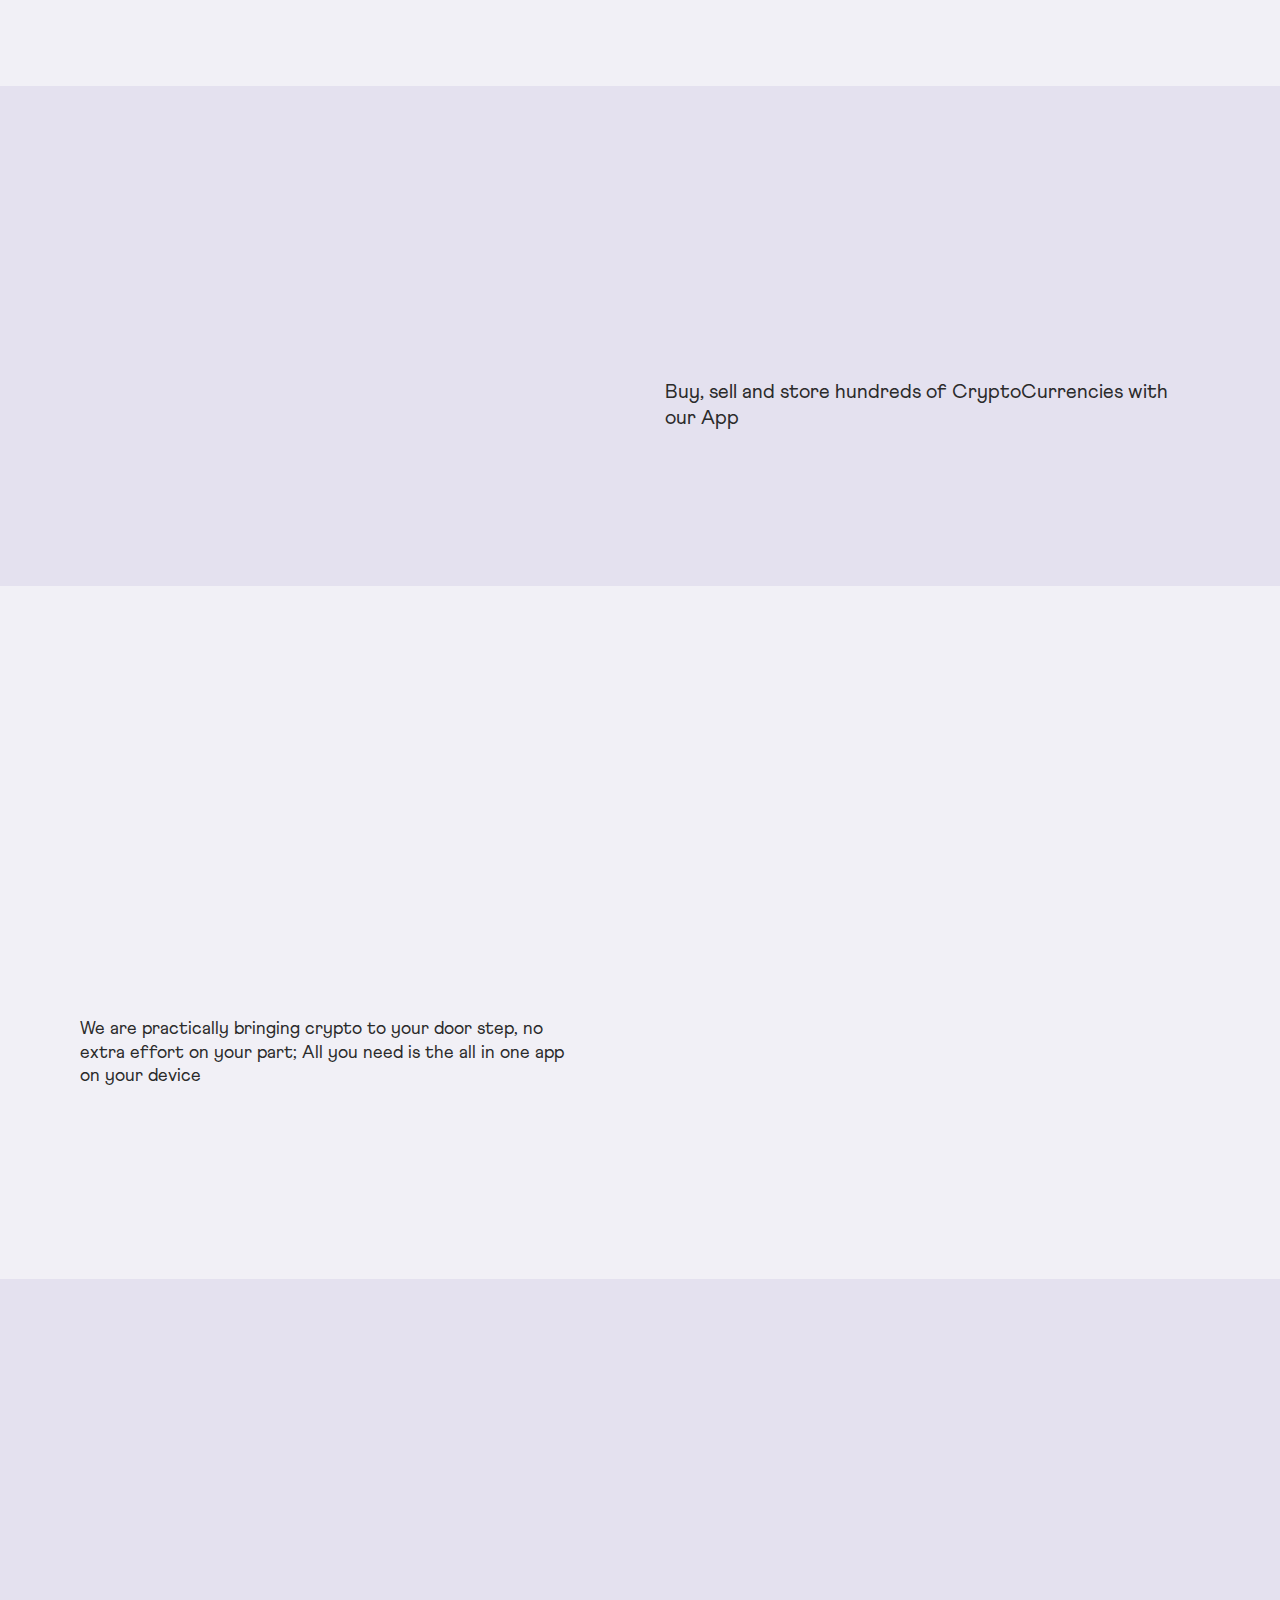
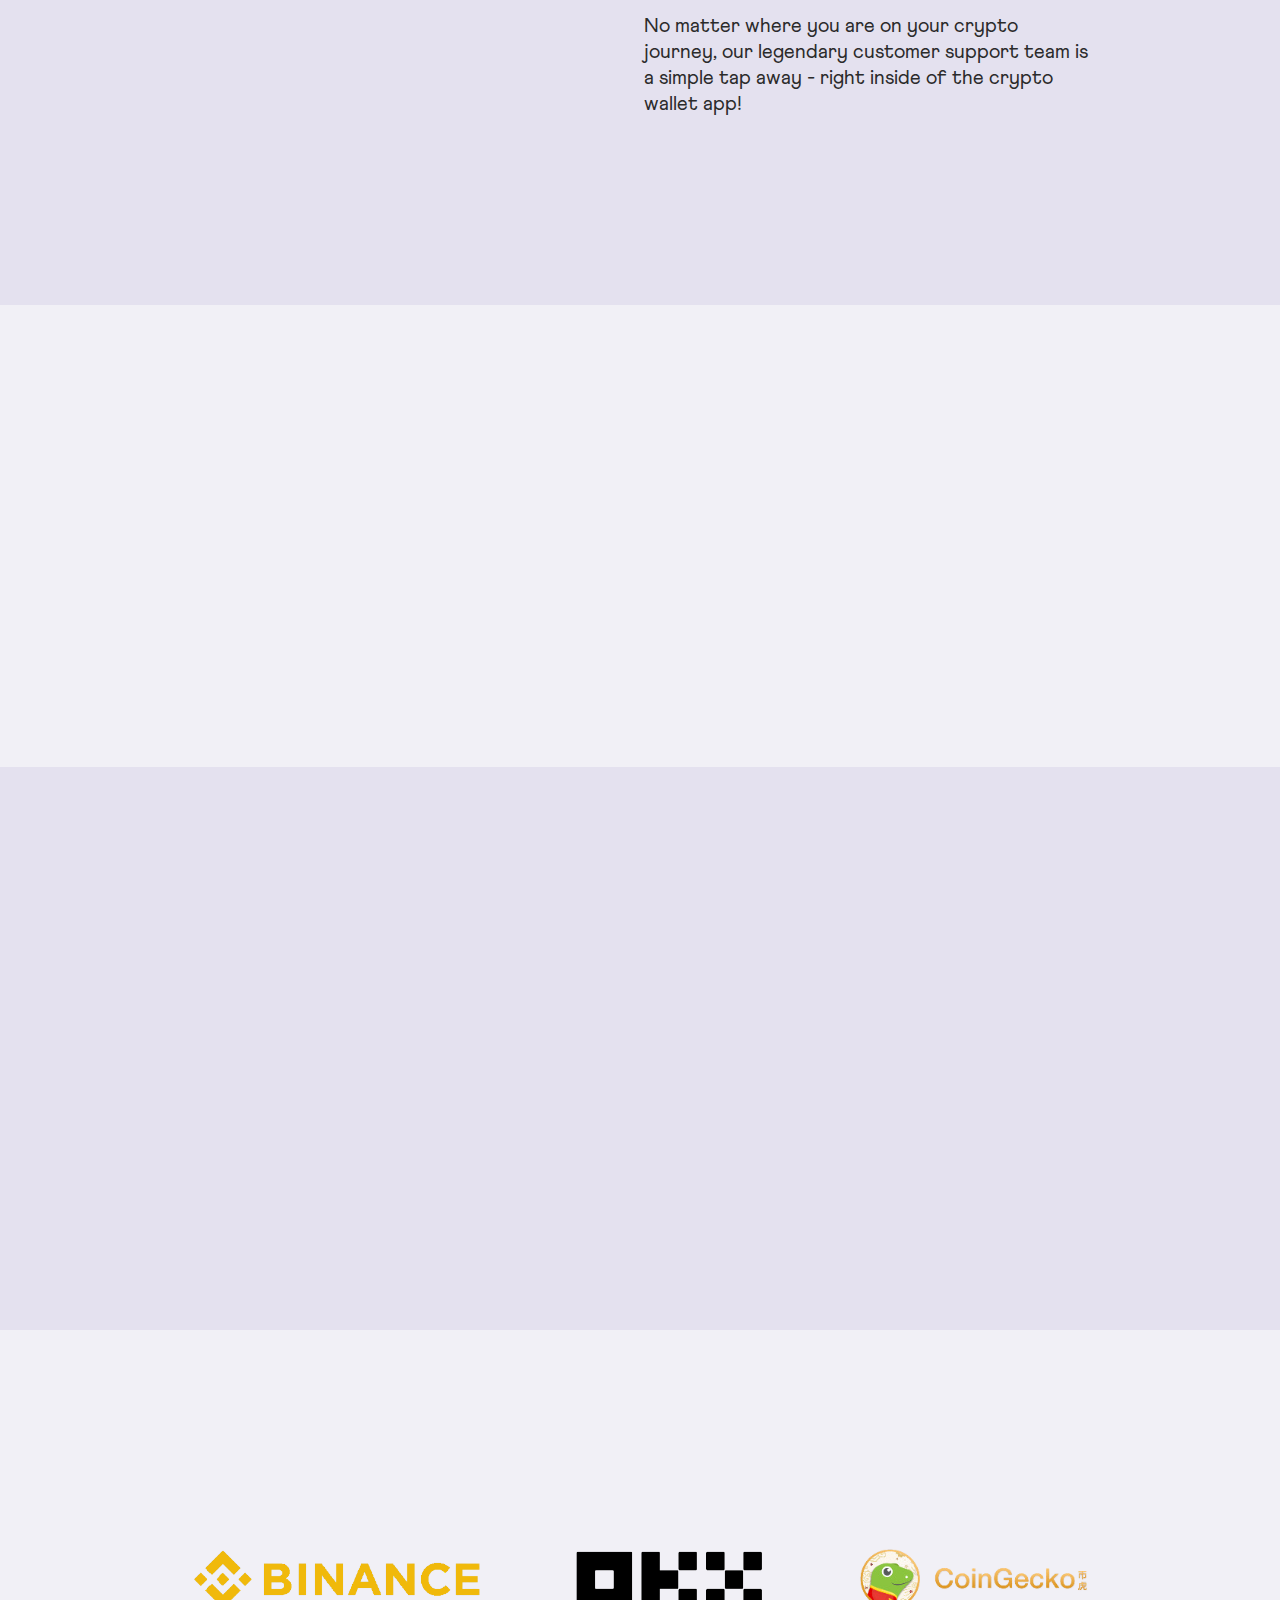
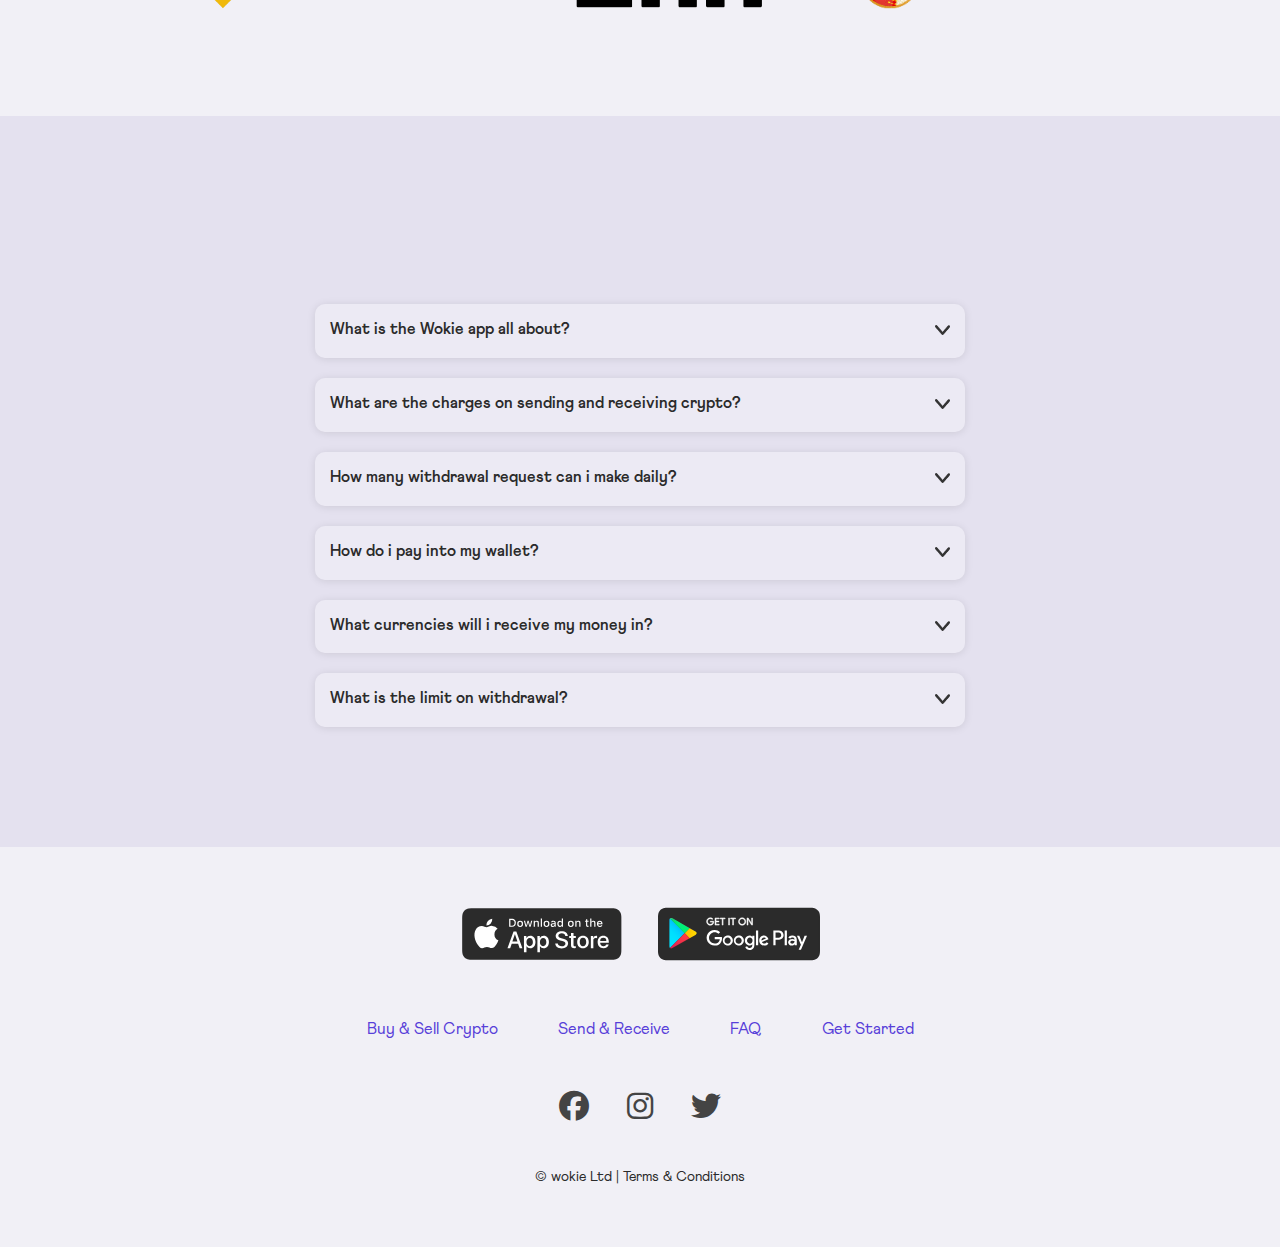
==== commit cb841b51: "added our partners section" ====
--- a/index.html
+++ b/index.html
@@ -378,7 +378,7 @@
           <div class="why-us-wrapper" data-aos="fade-up" data-aos-delay="100" data-aos-duration="500">
             <img src="images/simplicity.png" alt="customer-support">
             <h4 class="heading-fouth">Simplicity</h4>
-            <p>Kraken makes it easy to buy and sell
+            <p>Wokie makes it easy to buy and sell
               crypto using our mobile apps.</p>
           </div>
 
@@ -399,6 +399,31 @@
       </div>
     </section>
 
+
+    <!-- partners -->
+
+    <section class="section-styling-one">
+      <div class="container">
+      <div class="partners">
+         <h3 class="heading-tertiary patners-heading animate-heading" data-aos="zoom-in" data-aos-duration="600" >Our Partners</h3>
+         </div>
+
+         <div class="partners-container">
+          <div class="binance">
+            <img src="images/binance.png" alt="binance logo">
+          </div>
+          <div class="okez">
+             <img src="images/okx.png" alt="binance logo">
+          </div>
+          <div class="coingecko">
+             <img src="images/coingecko.png" alt="binance logo">
+          </div>
+         </div>
+      </div>
+    </section>
+
+
+    <!-- faq -->
     <section id="FAQ" class="section-styling-two">
 
       <h3 class="heading-tertiary animate-heading" data-aos="zoom-in" data-aos-duration="600" >Frequently asked question</h3>
--- a/style.css
+++ b/style.css
@@ -374,6 +374,7 @@
 /* steps */
 
 .simple-steps,
+.partners,
 .why-choose-us-heading {
   text-align: center;
 }
@@ -407,6 +408,24 @@
 
 .step img {
   height: 3rem;
+}
+
+/* partners */
+.partners-container {
+  width: 80%;
+  margin: 0 auto;
+  display: flex;
+  justify-content: space-between;
+  align-items: center;
+  text-align: center;
+}
+
+.patners-heading {
+  margin-bottom: 6rem;
+}
+
+.partners-container div img {
+  height: 6rem;
 }
 
 /* fourth section */
@@ -708,6 +727,10 @@
     margin-right: 3rem;
     padding-right: 3rem;
   }
+
+  .partners-container div img {
+    height: 5rem;
+  }
 }
 
 @media only screen and (max-width: 900px) {
@@ -873,7 +896,20 @@
     flex-direction: column-reverse;
   }
 
-  .why-us-box {
+  .patners-heading {
+    margin-bottom: 4rem;
+  }
+
+  .partners-container div {
+    margin-bottom: 3rem;
+  }
+
+  .partners-container div img {
+    height: 4rem;
+  }
+
+  .why-us-box,
+  .partners-container {
     flex-direction: column;
   }
 
